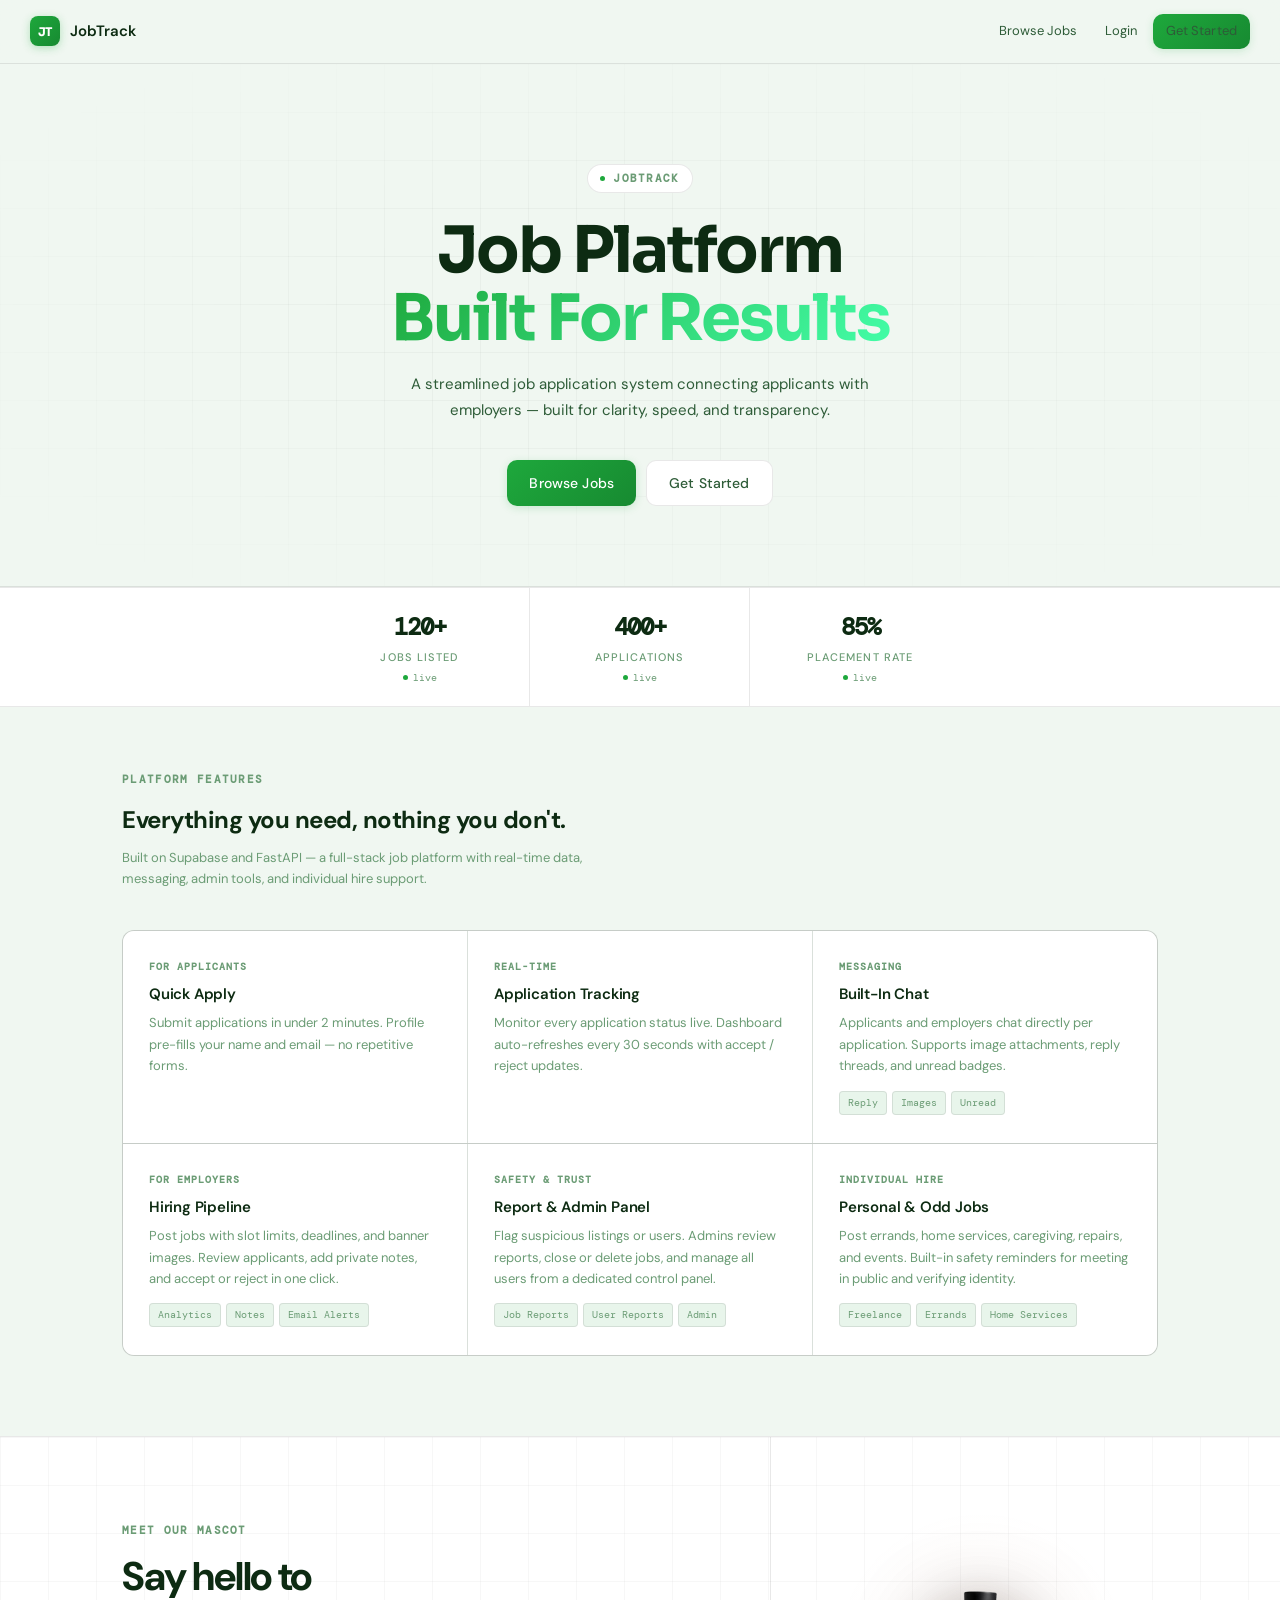
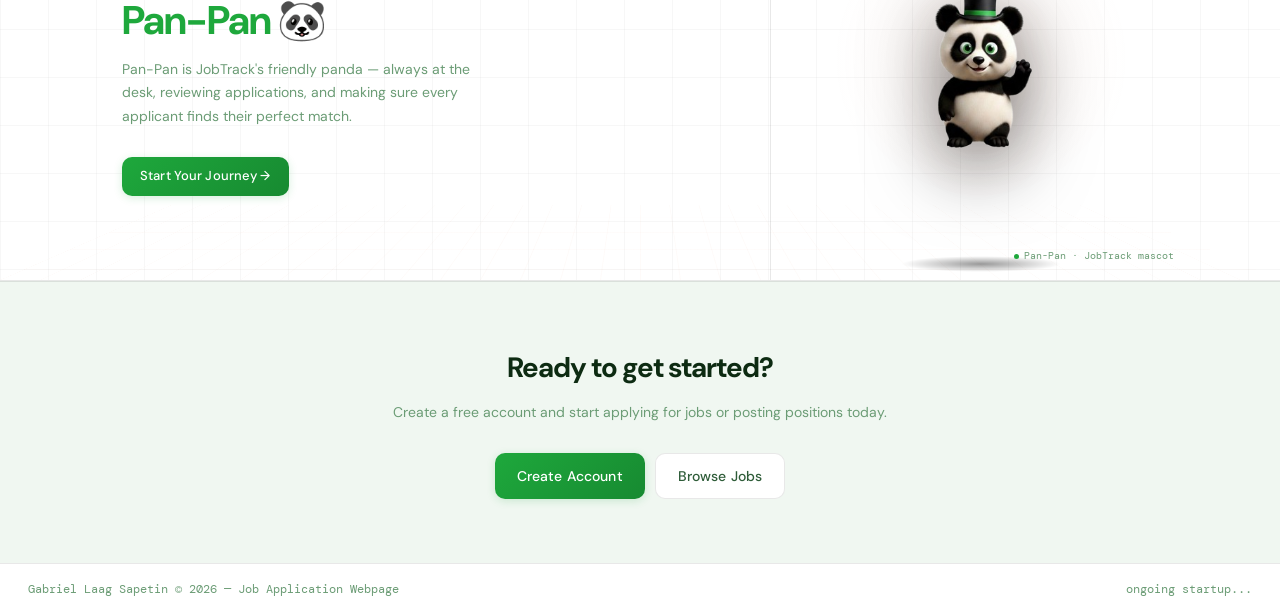
==== job-application-system/frontend/index.html @ 19b31463 "Initial commit" ====
<!DOCTYPE html>
<html lang="en">
<head>
  <meta charset="UTF-8"/>
  <meta name="viewport" content="width=device-width, initial-scale=1.0"/>
  <title>JobTrack — Job Application System</title>
  <link rel="stylesheet" href="css/style.css"/>
  <style>
    @keyframes pulse  { 0%,100%{opacity:1}50%{opacity:0.5} }
    @keyframes floatY { 0%,100%{transform:translateY(0px) rotate(-2deg)} 50%{transform:translateY(-14px) rotate(2deg)} }
    @keyframes fadeUp { from{opacity:0;transform:translateY(16px)} to{opacity:1;transform:translateY(0)} }

    /* ── Nav ── */
    .nav-user-chip { display:flex;align-items:center;gap:8px;padding:5px 12px 5px 6px;background:var(--surface);border:1px solid var(--border);border-radius:100px;cursor:pointer;transition:all 0.15s;text-decoration:none; }
    .nav-user-chip:hover { border-color:rgba(255,255,255,0.15);background:var(--surface2); }
    .nav-user-avatar { width:24px;height:24px;border-radius:50%;background:var(--surface3);display:grid;place-items:center;font-size:10px;font-weight:700;color:var(--ink);overflow:hidden;flex-shrink:0; }
    .nav-user-avatar img { width:100%;height:100%;object-fit:cover;border-radius:50%; }
    .nav-user-name { font-size:12px;font-weight:500;color:var(--ink); }
    .nav-user-role { font-size:10px;color:var(--ink-muted);font-family:var(--mono); }

    /* ── HERO ── */
    .hero-section {
      padding:100px 32px 80px;
      text-align:center;
      position:relative;
      overflow:hidden;
      border-bottom:1px solid var(--border);
    }
    .hero-grid-bg {
      position:absolute;inset:0;
      background-image:linear-gradient(var(--border) 1px,transparent 1px),linear-gradient(90deg,var(--border) 1px,transparent 1px);
      background-size:48px 48px;opacity:0.35;
      mask-image:radial-gradient(ellipse 80% 80% at 50% 50%,black 30%,transparent 80%);
      pointer-events:none;
    }
    .hero-left {
      position:relative; z-index:2;
      animation:fadeUp 0.6s ease forwards;
    }
    .hero-eyebrow {
      display:inline-flex;align-items:center;gap:8px;
      font-size:11px;font-weight:600;font-family:var(--mono);
      text-transform:uppercase;letter-spacing:0.12em;color:var(--ink-muted);
      margin-bottom:24px;
      background:var(--surface);border:1px solid var(--border);
      padding:5px 12px;border-radius:100px;
    }
    .hero-eyebrow::before { content:"";width:5px;height:5px;border-radius:50%;background:var(--accent); }
    .hero-title {
      font-size:clamp(36px,5vw,64px);font-weight:700;line-height:1.06;
      letter-spacing:-2px;margin-bottom:18px;color:var(--ink);
    }
    .hero-title .hl {
      background:linear-gradient(135deg,var(--accent),#44ffaa);
      -webkit-background-clip:text;-webkit-text-fill-color:transparent;background-clip:text;
    }
    .hero-sub { font-size:15px;color:var(--ink-soft);line-height:1.75;max-width:460px;margin:0 auto 36px; }
    .hero-cta { display:flex;gap:10px;justify-content:center;flex-wrap:wrap; }

    /* ── Pan-Pan section (below features, above CTA) ── */
    .panpan-section {
      border-top:1px solid var(--border);
      border-bottom:1px solid var(--border);
      background:var(--surface);
      overflow:hidden;
      position:relative;
    }
    /* dark grid bg same style as hero */
    .panpan-section::before {
      content:"";
      position:absolute;inset:0;
      background-image:linear-gradient(var(--border) 1px,transparent 1px),linear-gradient(90deg,var(--border) 1px,transparent 1px);
      background-size:48px 48px;opacity:0.35;
      pointer-events:none;
    }
    /* 3D floor grid at bottom */
    .panpan-section::after {
      content:"";
      position:absolute;bottom:0;left:0;right:0;height:180px;
      background:
        linear-gradient(rgba(232,149,109,0.04) 1px,transparent 1px),
        linear-gradient(90deg,rgba(232,149,109,0.04) 1px,transparent 1px);
      background-size:40px 40px;
      transform:perspective(400px) rotateX(55deg);
      transform-origin:bottom center;
      pointer-events:none;
    }
    .panpan-inner {
      max-width:1100px;margin:0 auto;
      display:grid;grid-template-columns:1fr 420px;
      align-items:center;gap:0;
      position:relative;z-index:2;
    }
    .panpan-text {
      padding:64px 48px 64px 32px;
    }
    .panpan-eyebrow {
      font-size:11px;font-weight:600;font-family:var(--mono);
      text-transform:uppercase;letter-spacing:0.12em;color:var(--ink-muted);
      margin-bottom:14px;
    }
    .panpan-title {
      font-size:clamp(26px,3.5vw,40px);font-weight:700;
      letter-spacing:-1.2px;line-height:1.1;margin-bottom:16px;color:var(--ink);
    }
    .panpan-name { color:var(--accent); }
    .panpan-sub {
      font-size:14px;color:var(--ink-muted);line-height:1.7;
      max-width:380px;margin-bottom:28px;
    }
    .panpan-svg-col {
      border-left:1px solid var(--border);
      display:flex;align-items:flex-end;justify-content:center;
      padding:32px 0 0;
      overflow:hidden;
      min-height:340px;
      position:relative;
    }
    /* green glow behind Pan-Pan */
    .panpan-glow {
      position:absolute;
      width:300px;height:300px;border-radius:50%;
      background:radial-gradient(circle,rgba(232,149,109,0.07) 0%,transparent 70%);
      top:50%;left:50%;transform:translate(-50%,-50%);
      pointer-events:none;
    }
    .panpan-float-wrap {
      position:relative;z-index:3;
      animation:floatY 4s ease-in-out infinite;
      filter:drop-shadow(0 20px 36px rgba(0,0,0,0.55)) drop-shadow(0 6px 14px rgba(232,149,109,0.08));
      width:100%;max-width:400px;
      display:flex;align-items:flex-end;justify-content:center;
    }
    .panpan-mascot-img {
      width:100%;max-width:300px;height:auto;
      object-fit:contain;
      pointer-events:none;
      user-select:none;
    }
    .panpan-floor-shadow {
      position:absolute;bottom:8px;left:50%;transform:translateX(-50%);
      width:160px;height:16px;
      background:radial-gradient(ellipse,rgba(0,0,0,0.4) 0%,transparent 70%);
      border-radius:50%;z-index:2;
      animation:floatY 4s ease-in-out infinite reverse;
    }
    .panpan-name-tag {
      position:absolute;bottom:16px;right:16px;z-index:4;
      font-size:10px;font-family:var(--mono);color:var(--ink-muted);
      display:flex;align-items:center;gap:5px;
    }
    .panpan-name-tag::before { content:"";width:5px;height:5px;border-radius:50%;background:var(--green);animation:pulse 2s infinite; }

    /* ── Stats ── */
    .stats-bar { display:flex;justify-content:center;border-bottom:1px solid var(--border);background:var(--surface); }
    .stats-bar-item { flex:1;max-width:220px;padding:20px 24px;text-align:center;border-right:1px solid var(--border); }
    .stats-bar-item:last-child { border-right:none; }
    .stats-bar-num { font-size:24px;font-weight:700;color:var(--ink);font-family:var(--mono);letter-spacing:-1px;margin-bottom:3px; }
    .stats-bar-label { font-size:11px;color:var(--ink-muted);text-transform:uppercase;letter-spacing:0.1em;font-weight:500; }
    .stats-live-badge { display:flex;align-items:center;justify-content:center;gap:5px;font-size:10px;font-family:var(--mono);color:var(--ink-muted);margin-top:3px; }
    .stats-live-badge .dot { width:5px;height:5px;border-radius:50%;background:var(--green);animation:pulse 2s infinite; }
    .stat-updating { color:var(--ink) !important; }

    /* ── Features ── */
    .features-section { max-width:1100px;margin:0 auto;padding:64px 32px 80px; }
    .features-label { font-size:11px;font-weight:600;font-family:var(--mono);text-transform:uppercase;letter-spacing:0.12em;color:var(--ink-muted);margin-bottom:12px; }
    .features-heading { font-size:24px;font-weight:700;letter-spacing:-0.5px;margin-bottom:8px;color:var(--ink); }
    .features-sub { font-size:13px;color:var(--ink-muted);line-height:1.65;max-width:480px;margin-bottom:40px; }
    .feat-grid { display:grid;grid-template-columns:repeat(3,1fr);gap:1px;background:var(--border);border:1px solid var(--border);border-radius:12px 12px 0 0;overflow:hidden; }
    .feat-grid-bottom { display:grid;grid-template-columns:repeat(3,1fr);gap:1px;background:var(--border);border:1px solid var(--border);border-top:none;border-radius:0 0 12px 12px;overflow:hidden; }
    .feat-card { background:var(--surface);padding:28px 26px;transition:background 0.15s; }
    .feat-card:hover { background:var(--surface2); }
    .feat-card-label { font-size:10px;font-weight:700;font-family:var(--mono);text-transform:uppercase;letter-spacing:0.1em;color:var(--ink-muted);margin-bottom:10px; }
    .feat-card h3 { font-size:15px;font-weight:600;color:var(--ink);letter-spacing:-0.2px;margin-bottom:8px;line-height:1.3; }
    .feat-card p { font-size:13px;color:var(--ink-muted);line-height:1.65; }
    .feat-tags { display:flex;flex-wrap:wrap;gap:5px;margin-top:14px; }
    .feat-tag { font-size:10px;font-family:var(--mono);padding:3px 8px;background:var(--surface2);border:1px solid var(--border);border-radius:4px;color:var(--ink-muted); }

    /* ── CTA ── */
    .cta-section { border-top:1px solid var(--border);padding:64px 32px;text-align:center; }
    .cta-section h2 { font-size:28px;font-weight:700;letter-spacing:-1px;margin-bottom:10px;color:var(--ink); }
    .cta-section p { font-size:14px;color:var(--ink-muted);margin-bottom:28px;line-height:1.7; }
    .cta-btns { display:flex;gap:10px;justify-content:center; }

    /* ── Footer ── */
    .landing-footer { border-top:1px solid var(--border);padding:16px 28px;display:flex;justify-content:space-between;align-items:center; }
    .landing-footer p { font-size:12px;color:var(--ink-muted);font-family:var(--mono); }

    /* ── Responsive ── */
    @media (max-width:900px) {
      .hero-section { grid-template-columns:1fr; min-height:auto; padding:48px 20px 36px; }
      .hero-left { padding:0; }
      .hero-right { min-height:60vw; border-left:none; border-top:1px solid var(--border); }
      .panpan-pointer { display:none; }
      .hero-sub { font-size:14px; }
      /* panpan section stack */
      .panpan-inner { grid-template-columns:1fr; }
      .panpan-svg-col { border-left:none; border-top:1px solid var(--border); min-height:260px; }
      .panpan-text { padding:36px 24px 28px; }
    }
    @media (max-width:600px) {
      .feat-grid,.feat-grid-bottom { grid-template-columns:1fr; }
      .hero-cta,.cta-btns { flex-direction:column; align-items:stretch; }
      .hero-cta .btn, .cta-btns .btn { justify-content:center; }
      .cta-btns { align-items:center; }
      .hero-section { padding:36px 16px 28px; }
      .stats-bar-num { font-size:20px; }
      .stats-bar-item { padding:14px 12px; }
      .cta-section { padding:36px 16px; }
      .features-section { padding:36px 16px 48px; }
    }
  </style>
</head>
<body class="landing-body">

  <nav class="landing-nav">
    <div class="landing-nav-logo">
      <div class="logo-box">JT</div>
      <span>JobTrack</span>
    </div>
    <button class="landing-hamburger" id="landingHamburger" aria-label="Menu">
      <span></span><span></span><span></span>
    </button>
    <div class="landing-nav-links" id="navLinks"></div>
  </nav>

  <!-- HERO — centered -->
  <section class="hero-section animate-in">
    <div class="hero-grid-bg"></div>
    <div class="hero-left">
      <div class="hero-eyebrow">JobTrack</div>
      <h1 class="hero-title">Job Platform<br/><span class="hl">Built For Results</span></h1>
      <p class="hero-sub">A streamlined job application system connecting applicants with employers — built for clarity, speed, and transparency.</p>
      <div class="hero-cta">
        <a href="pages/jobs.html" class="btn btn-primary btn-lg">Browse Jobs</a>
        <a href="pages/register.html" class="btn btn-ghost btn-lg" id="ctaSecondary">Get Started</a>
      </div>
    </div>
  </section>

  <!-- STATS -->
  <div class="stats-bar animate-in">
    <div class="stats-bar-item">
      <div class="stats-bar-num" id="statJobs">--</div>
      <div class="stats-bar-label">Jobs Listed</div>
      <div class="stats-live-badge"><div class="dot"></div>live</div>
    </div>
    <div class="stats-bar-item">
      <div class="stats-bar-num" id="statApplicants">--</div>
      <div class="stats-bar-label">Applications</div>
      <div class="stats-live-badge"><div class="dot"></div>live</div>
    </div>
    <div class="stats-bar-item">
      <div class="stats-bar-num" id="statPlacement">--</div>
      <div class="stats-bar-label">Placement Rate</div>
      <div class="stats-live-badge"><div class="dot"></div>live</div>
    </div>
  </div>

  <!-- FEATURES -->
  <section class="features-section animate-in">
    <div class="features-label">Platform Features</div>
    <h2 class="features-heading">Everything you need, nothing you don't.</h2>
    <p class="features-sub">Built on Supabase and FastAPI — a full-stack job platform with real-time data, messaging, admin tools, and individual hire support.</p>
    <div class="feat-grid">
      <div class="feat-card">
        <div class="feat-card-label">For Applicants</div>
        <h3>Quick Apply</h3>
        <p>Submit applications in under 2 minutes. Profile pre-fills your name and email — no repetitive forms.</p>
      </div>
      <div class="feat-card">
        <div class="feat-card-label">Real-Time</div>
        <h3>Application Tracking</h3>
        <p>Monitor every application status live. Dashboard auto-refreshes every 30 seconds with accept / reject updates.</p>
      </div>
      <div class="feat-card">
        <div class="feat-card-label">Messaging</div>
        <h3>Built-In Chat</h3>
        <p>Applicants and employers chat directly per application. Supports image attachments, reply threads, and unread badges.</p>
        <div class="feat-tags">
          <span class="feat-tag">Reply</span>
          <span class="feat-tag">Images</span>
          <span class="feat-tag">Unread</span>
        </div>
      </div>
    </div>
    <div class="feat-grid-bottom">
      <div class="feat-card">
        <div class="feat-card-label">For Employers</div>
        <h3>Hiring Pipeline</h3>
        <p>Post jobs with slot limits, deadlines, and banner images. Review applicants, add private notes, and accept or reject in one click.</p>
        <div class="feat-tags">
          <span class="feat-tag">Analytics</span>
          <span class="feat-tag">Notes</span>
          <span class="feat-tag">Email Alerts</span>
        </div>
      </div>
      <div class="feat-card">
        <div class="feat-card-label">Safety &amp; Trust</div>
        <h3>Report &amp; Admin Panel</h3>
        <p>Flag suspicious listings or users. Admins review reports, close or delete jobs, and manage all users from a dedicated control panel.</p>
        <div class="feat-tags">
          <span class="feat-tag">Job Reports</span>
          <span class="feat-tag">User Reports</span>
          <span class="feat-tag">Admin</span>
        </div>
      </div>
      <div class="feat-card">
        <div class="feat-card-label">Individual Hire</div>
        <h3>Personal &amp; Odd Jobs</h3>
        <p>Post errands, home services, caregiving, repairs, and events. Built-in safety reminders for meeting in public and verifying identity.</p>
        <div class="feat-tags">
          <span class="feat-tag">Freelance</span>
          <span class="feat-tag">Errands</span>
          <span class="feat-tag">Home Services</span>
        </div>
      </div>
    </div>
  </section>


  <!-- PAN-PAN MASCOT SECTION -->
  <section class="panpan-section animate-in">
    <div class="panpan-inner">
      <div class="panpan-text">
        <div class="panpan-eyebrow">Meet Our Mascot</div>
        <h2 class="panpan-title">Say hello to<br/><span class="panpan-name">Pan-Pan</span> 🐼</h2>
        <p class="panpan-sub">Pan-Pan is JobTrack's friendly panda — always at the desk, reviewing applications, and making sure every applicant finds their perfect match.</p>
        <a href="pages/register.html" class="btn btn-primary">Start Your Journey →</a>
      </div>
      <div class="panpan-svg-col">
        <div class="panpan-glow"></div>
        <div class="panpan-float-wrap">
          <img src="images/panpan.png" alt="Pan-Pan the JobTrack mascot" class="panpan-mascot-img"/>
        </div>
        <div class="panpan-floor-shadow"></div>
        <div class="panpan-name-tag">Pan-Pan · JobTrack mascot</div>
      </div>
    </div>
  </section>

  <!-- CTA -->
  <section class="cta-section animate-in">
    <h2>Ready to get started?</h2>
    <p>Create a free account and start applying for jobs or posting positions today.</p>
    <div class="cta-btns">
      <a href="pages/register.html" class="btn btn-primary btn-lg">Create Account</a>
      <a href="pages/jobs.html" class="btn btn-ghost btn-lg">Browse Jobs</a>
    </div>
  </section>

  <footer class="landing-footer">
    <p>Gabriel Laag Sapetin &copy; 2026 &mdash; Job Application Webpage</p>
    <p>ongoing startup...</p>
  </footer>

  <script src="js/config.js"></script>
  <script src="js/main.js"></script>
  <script>
    const user = getUser();
    const navLinks = document.getElementById("navLinks");
    if (user) {
      navLinks.innerHTML =
        '<a href="pages/jobs.html" style="font-size:13px;color:var(--ink-soft);padding:6px 12px;border-radius:var(--radius);transition:all 0.15s;">Browse Jobs</a>' +
        '<a href="pages/dashboard.html" class="nav-user-chip">' +
          '<div class="nav-user-avatar">' + (user.profile_pic ? '<img src="' + user.profile_pic + '" onerror="this.parentElement.textContent=\'\'"/>' : user.name[0].toUpperCase()) + '</div>' +
          '<div><div class="nav-user-name">' + user.name + '</div><div class="nav-user-role">' + user.role + '</div></div>' +
        '</a>' +
        '<button onclick="logout()" class="btn btn-ghost btn-sm" style="font-size:12px;">Sign Out</button>';
      const cta = document.getElementById("ctaSecondary");
      cta.textContent = user.role === "employer" ? "Go to Dashboard" : "My Dashboard";
      cta.href = "pages/dashboard.html";
    } else {
      navLinks.innerHTML =
        '<a href="pages/jobs.html" style="font-size:13px;color:var(--ink-soft);padding:6px 12px;border-radius:var(--radius);transition:all 0.15s;">Browse Jobs</a>' +
        '<a href="pages/login.html" style="font-size:13px;color:var(--ink-soft);padding:6px 12px;border-radius:var(--radius);transition:all 0.15s;">Login</a>' +
        '<a href="pages/register.html" class="btn btn-primary btn-sm">Get Started</a>';
    }

    function countUp(el, target, suffix) {
      suffix = suffix || "";
      if (!el) return;
      var duration=1200, start=performance.now(), from=parseInt(el.textContent.replace(/[^0-9]/g,""))||0;
      el.classList.add("stat-updating");
      function step(now) {
        var p=Math.min((now-start)/duration,1), e=1-Math.pow(1-p,3);
        el.textContent=Math.round(from+(target-from)*e)+suffix;
        if(p<1) requestAnimationFrame(step); else el.classList.remove("stat-updating");
      }
      requestAnimationFrame(step);
    }

    async function fetchLiveStats() {
      try {
        var jobRes = await fetch(((window.JT_CONFIG && window.JT_CONFIG.API_BASE)||"http://localhost:8000") + "/jobs/stats").then(function(r){return r.json();}).catch(function(){return null;});
        var appRes = await fetch(((window.JT_CONFIG && window.JT_CONFIG.API_BASE)||"http://localhost:8000") + "/applications/public").then(function(r){return r.json();}).catch(function(){return null;});
        var jobs = (jobRes && jobRes.job_count) ? jobRes.job_count : 0;
        var total = (appRes && appRes.total) ? appRes.total : 0;
        var accepted = (appRes && appRes.accepted) ? appRes.accepted : 0;
        var placement = total > 0 ? Math.round((accepted/total)*100) : 85;
        countUp(document.getElementById("statJobs"),      jobs||120,  "+");
        countUp(document.getElementById("statApplicants"),total||400, "+");
        countUp(document.getElementById("statPlacement"), placement,  "%");
      } catch(e) {
        countUp(document.getElementById("statJobs"),      120, "+");
        countUp(document.getElementById("statApplicants"),400, "+");
        countUp(document.getElementById("statPlacement"), 85,  "%");
      }
    }
    fetchLiveStats();
    setInterval(fetchLiveStats, 30000);

    // Landing hamburger toggle for mobile
    (function() {
      var hamburger = document.getElementById('landingHamburger');
      var navLinks = document.getElementById('navLinks');
      if (hamburger && navLinks) {
        hamburger.addEventListener('click', function() {
          hamburger.classList.toggle('open');
          navLinks.classList.toggle('open');
        });
        // Close menu when clicking a link
        navLinks.addEventListener('click', function(e) {
          if (e.target.tagName === 'A' || e.target.tagName === 'BUTTON') {
            hamburger.classList.remove('open');
            navLinks.classList.remove('open');
          }
        });
        // Close menu when clicking outside
        document.addEventListener('click', function(e) {
          if (!hamburger.contains(e.target) && !navLinks.contains(e.target)) {
            hamburger.classList.remove('open');
            navLinks.classList.remove('open');
          }
        });
      }
    })();
  </script>
</body>
</html>
---- job-application-system/frontend/css/style.css ----
@import url('https://fonts.googleapis.com/css2?family=Sora:wght@300;400;500;600;700&family=DM+Sans:ital,wght@0,300;0,400;0,500;0,600;1,400&family=DM+Mono:wght@400;500&display=swap');

:root {
  /* ── SNSU Green/White Palette ── */
  --bg:          #f0f7f1;
  --sidebar:     #ffffff;
  --surface:     #ffffff;
  --surface2:    #e8f5eb;
  --surface3:    #d4edda;
  --border:      rgba(0,0,0,0.09);
  --border-soft: rgba(0,0,0,0.04);

  /* ── Text ── */
  --ink:         #0d2b12;
  --ink-soft:    #2e5c38;
  --ink-muted:   #6b9c75;

  /* ── SNSU Green Accent ── */
  --accent:      #1ea83c;
  --accent-light:#28c94a;
  --accent-dim:  rgba(30,168,60,0.12);
  --accent-hover:#178a31;
  --accent-glow: rgba(30,168,60,0.25);

  /* ── Supporting colors ── */
  --accent2:     #c0392b;
  --accent3:     #1a6ea8;
  --red:         #c0392b;
  --red-dim:     rgba(192,57,43,0.1);
  --green:       #1ea83c;
  --green-dim:   rgba(30,168,60,0.12);
  --gold:        #a06800;
  --gold-dim:    rgba(160,104,0,0.1);
  --blue-dim:    rgba(26,110,168,0.1);
  --purple:      #6c3483;

  /* ── Layout ── */
  --sidebar-w:   230px;
  --font:        'DM Sans', sans-serif;
  --font-alt:    'Sora', sans-serif;
  --mono:        'DM Mono', monospace;
  --radius:      10px;
  --radius-lg:   14px;
  --radius-xl:   20px;
  --shadow-sm:   0 1px 3px rgba(0,0,0,0.06), 0 2px 8px rgba(0,0,0,0.04);
  --shadow-md:   0 4px 16px rgba(0,0,0,0.09), 0 1px 4px rgba(0,0,0,0.04);
  --shadow-lg:   0 12px 40px rgba(0,0,0,0.12), 0 2px 8px rgba(0,0,0,0.05);
  --shadow-green:0 6px 24px rgba(30,168,60,0.22), 0 2px 8px rgba(30,168,60,0.12);
}

*, *::before, *::after { box-sizing: border-box; margin: 0; padding: 0; }
html { scroll-behavior: smooth; }
body {
  background: var(--bg);
  color: var(--ink);
  font-family: var(--font);
  font-size: 14px;
  line-height: 1.6;
  min-height: 100vh;
  -webkit-font-smoothing: antialiased;
}
a { text-decoration: none; color: inherit; }

/* ── Animations ── */
@keyframes fadeUp    { from { opacity:0; transform:translateY(10px); } to { opacity:1; transform:translateY(0); } }
@keyframes fadeIn    { from { opacity:0; } to { opacity:1; } }
@keyframes pulse     { 0%,100% { opacity:1; } 50% { opacity:0.4; } }
@keyframes greenPop  { 0%{transform:scale(1)} 50%{transform:scale(1.04)} 100%{transform:scale(1)} }
@keyframes shimmer   { 0%{background-position:-200% center} 100%{background-position:200% center} }
@keyframes ripple    { 0%{transform:scale(0);opacity:0.6} 100%{transform:scale(2.5);opacity:0} }

.animate-in { animation: fadeUp 0.4s cubic-bezier(0.22,1,0.36,1) forwards; }
.delay-1 { animation-delay:0.07s; opacity:0; }
.delay-2 { animation-delay:0.14s; opacity:0; }
.delay-3 { animation-delay:0.21s; opacity:0; }

/* ══════════════════════════════════════
   SIDEBAR
══════════════════════════════════════ */
.app-layout { display:flex; min-height:100vh; }

.sidebar {
  width: var(--sidebar-w);
  background: var(--sidebar);
  border-right: 1px solid var(--border);
  position: fixed; top:0; left:0; bottom:0;
  display: flex; flex-direction: column;
  z-index: 50; overflow-y: auto; overflow-x: hidden;
  box-shadow: 1px 0 8px rgba(0,0,0,0.04);
}

.sidebar::-webkit-scrollbar { width: 3px; }
.sidebar::-webkit-scrollbar-track { background: transparent; }
.sidebar::-webkit-scrollbar-thumb { background: var(--surface3); border-radius: 2px; }

.sidebar-logo {
  display: flex; align-items: center; gap: 11px;
  padding: 22px 18px 18px;
  border-bottom: 1px solid rgba(30,168,60,0.15);
  background: linear-gradient(160deg, #1b9e38 0%, #157a2c 100%);
}
.sidebar-logo-icon {
  width: 30px; height: 30px;
  background: rgba(255,255,255,0.25);
  border-radius: 8px;
  display: grid; place-items: center;
  font-size: 12px; font-weight: 700;
  color: #ffffff;
  font-family: var(--font-alt);
  flex-shrink: 0;
  backdrop-filter: blur(4px);
}
.sidebar-logo-text { font-size: 14px; font-weight: 700; letter-spacing: -0.3px; color: #fff; font-family: var(--font-alt); }
.sidebar-logo-text span { color: rgba(255,255,255,0.65); font-weight: 400; font-family: var(--font); }

.sidebar-section { padding: 12px 10px 4px; }
.sidebar-section-label {
  font-size: 10px; font-weight: 600; letter-spacing: 0.08em;
  text-transform: uppercase; color: var(--ink-muted);
  padding: 0 10px; margin-bottom: 5px;
}
.sidebar-nav { display: flex; flex-direction: column; gap: 2px; }

.sidebar-link {
  display: flex; align-items: center; gap: 10px;
  padding: 9px 12px; border-radius: var(--radius);
  color: var(--ink-soft); font-size: 13px; font-weight: 400;
  transition: background 0.18s, color 0.18s, transform 0.15s, box-shadow 0.18s;
  cursor: pointer; border: none; background: none;
  width: 100%; text-align: left;
  position: relative; overflow: hidden;
}
.sidebar-link::before {
  content: '';
  position: absolute; left: 0; top: 0; bottom: 0;
  width: 3px; background: var(--accent);
  border-radius: 0 2px 2px 0;
  transform: scaleY(0);
  transition: transform 0.2s cubic-bezier(0.22,1,0.36,1);
}
.sidebar-link:hover {
  background: var(--accent-dim);
  color: var(--accent);
  transform: translateX(2px);
  box-shadow: inset 0 0 0 1px rgba(30,168,60,0.12);
}
.sidebar-link:hover::before { transform: scaleY(1); }
.sidebar-link.active {
  background: var(--accent-dim);
  color: var(--accent);
  font-weight: 600;
}
.sidebar-link.active::before { transform: scaleY(1); }
.sidebar-link .icon {
  width: 18px; flex-shrink: 0;
  opacity: 0.4;
  display: grid; place-items: center;
}
.sidebar-link.active .icon { opacity: 1; }
.sidebar-link:hover .icon { opacity: 0.8; }

.sidebar-badge {
  margin-left: auto;
  background: var(--surface2);
  color: var(--ink-muted);
  font-size: 10px; padding: 2px 7px;
  border-radius: 100px;
  font-family: var(--mono);
  font-weight: 500;
}
.sidebar-link.active .sidebar-badge,
.sidebar-link:hover .sidebar-badge {
  background: var(--accent-dim);
  color: var(--accent);
}

.sidebar-bottom {
  margin-top: auto;
  padding: 14px 10px;
  border-top: 1px solid var(--border);
}
.sidebar-user {
  display: flex; align-items: center; gap: 10px;
  padding: 9px 12px; border-radius: var(--radius);
}
.sidebar-avatar {
  width: 30px; height: 30px; border-radius: 50%;
  background: var(--surface2);
  display: grid; place-items: center;
  font-size: 12px; font-weight: 600;
  color: var(--ink-soft); flex-shrink: 0; overflow: hidden;
  border: 1.5px solid var(--border);
}
.sidebar-avatar img { width: 100%; height: 100%; object-fit: cover; border-radius: 50%; }
.sidebar-user-name { font-size: 13px; font-weight: 500; white-space: nowrap; overflow: hidden; text-overflow: ellipsis; color: var(--ink); }
.sidebar-user-role { font-size: 10px; color: var(--ink-muted); text-transform: capitalize; }

/* Main layout */
.main-content { margin-left: var(--sidebar-w); flex: 1; min-width: 0; }

.topbar {
  height: 54px; border-bottom: 1px solid var(--border);
  display: flex; align-items: center; justify-content: space-between;
  padding: 0 26px;
  position: sticky; top: 0;
  background: rgba(240,247,241,0.94);
  backdrop-filter: blur(12px);
  z-index: 40;
}
.topbar-title { font-size: 13px; font-weight: 400; color: var(--ink-soft); }
.topbar-title strong { color: var(--ink); font-weight: 600; }
.topbar-actions { display: flex; align-items: center; gap: 8px; }
.topbar-live {
  display: flex; align-items: center; gap: 6px;
  font-size: 11px; color: var(--ink-muted); font-family: var(--mono);
}
.live-dot {
  width: 7px; height: 7px; border-radius: 50%;
  background: var(--green); animation: pulse 2s infinite;
}

.content-area { padding: 28px; }

/* ══════════════════════════════════════
   BUTTONS — Green theme with pop effects
══════════════════════════════════════ */
.btn {
  display: inline-flex; align-items: center; gap: 6px;
  padding: 9px 18px; border-radius: var(--radius);
  font-family: var(--font); font-size: 13px; font-weight: 500;
  border: none; cursor: pointer;
  transition: background 0.16s, color 0.16s, box-shadow 0.18s, transform 0.15s;
  white-space: nowrap; letter-spacing: 0.01em;
  outline: none;
  position: relative; overflow: hidden;
}
.btn:active { transform: scale(0.97) !important; }
.btn::after {
  content: '';
  position: absolute; inset: 0;
  background: radial-gradient(circle at center, rgba(255,255,255,0.25) 0%, transparent 70%);
  opacity: 0;
  transition: opacity 0.2s;
}
.btn:hover::after { opacity: 1; }

.btn-primary {
  background: linear-gradient(135deg, #1ea83c 0%, #178a31 100%);
  color: #fff;
  box-shadow: 0 2px 8px rgba(30,168,60,0.18);
}
.btn-primary:hover {
  background: linear-gradient(135deg, #28c94a 0%, #1ea83c 100%);
  box-shadow: var(--shadow-green);
  transform: translateY(-1px);
}

.btn-accent {
  background: var(--accent);
  color: #fff;
}
.btn-accent:hover {
  background: var(--accent-hover);
  box-shadow: var(--shadow-green);
  transform: translateY(-1px);
}

.btn-ghost {
  background: var(--surface);
  color: var(--ink-soft);
  border: 1px solid var(--border);
}
.btn-ghost:hover {
  background: var(--accent-dim);
  color: var(--accent);
  border-color: rgba(30,168,60,0.3);
  box-shadow: 0 2px 10px rgba(30,168,60,0.1);
  transform: translateY(-1px);
}

.btn-danger {
  background: var(--red-dim);
  color: var(--red);
}
.btn-danger:hover {
  background: rgba(192,57,43,0.18);
  box-shadow: 0 3px 10px rgba(192,57,43,0.14);
  transform: translateY(-1px);
}

.btn-success {
  background: var(--green-dim);
  color: var(--green);
}
.btn-success:hover {
  background: rgba(30,168,60,0.2);
  box-shadow: 0 3px 12px rgba(30,168,60,0.2);
  transform: translateY(-1px);
}

.btn-warning {
  background: var(--gold-dim);
  color: var(--gold);
}
.btn-warning:hover {
  background: rgba(160,104,0,0.18);
  box-shadow: 0 3px 10px rgba(160,104,0,0.14);
  transform: translateY(-1px);
}

.btn-sm  { padding: 6px 13px; font-size: 12px; border-radius: 8px; }
.btn-lg  { padding: 11px 22px; font-size: 14px; }

/* ══════════════════════════════════════
   LANDING PAGE
══════════════════════════════════════ */
.landing-body { min-height: 100vh; display: flex; flex-direction: column; background: var(--bg); }

.landing-nav {
  display: flex; align-items: center; justify-content: space-between;
  padding: 14px 30px;
  border-bottom: 1px solid var(--border);
  position: sticky; top: 0; z-index: 50;
  background: rgba(240,247,241,0.94);
  backdrop-filter: blur(12px);
}
.landing-nav-logo {
  display: flex; align-items: center; gap: 10px;
  font-size: 15px; font-weight: 600; letter-spacing: -0.2px; color: var(--ink);
}
.logo-box {
  width: 30px; height: 30px;
  background: linear-gradient(135deg, var(--accent), var(--accent-hover));
  border-radius: 8px;
  display: grid; place-items: center;
  font-size: 12px; font-weight: 700;
  color: #fff; font-family: var(--font-alt);
  box-shadow: 0 2px 8px rgba(30,168,60,0.3);
}
.landing-nav-links { display: flex; align-items: center; gap: 4px; }
.landing-hamburger { display: none; }
.landing-nav-links a {
  font-size: 13px; font-weight: 400; color: var(--ink-soft);
  padding: 7px 13px; border-radius: var(--radius);
  transition: background 0.18s, color 0.18s, transform 0.15s;
  position: relative;
}
.landing-nav-links a:hover {
  background: var(--accent-dim);
  color: var(--accent);
  transform: translateY(-1px);
}

.hero-section {
  flex: 1; display: flex; flex-direction: column;
  align-items: center; justify-content: center;
  text-align: center; padding: 90px 32px 64px;
  position: relative; overflow: hidden;
}
.hero-grid-bg {
  position: absolute; inset: 0;
  background-image:
    linear-gradient(rgba(30,168,60,0.07) 1px, transparent 1px),
    linear-gradient(90deg, rgba(30,168,60,0.07) 1px, transparent 1px);
  background-size: 44px 44px;
  mask-image: radial-gradient(ellipse 80% 80% at 50% 50%, black 40%, transparent 100%);
}
.hero-tag {
  display: inline-flex; align-items: center; gap: 7px;
  background: var(--surface); border: 1px solid rgba(30,168,60,0.2);
  padding: 6px 14px; border-radius: 100px;
  font-size: 11px; font-weight: 500; color: var(--accent);
  font-family: var(--mono); letter-spacing: 0.06em;
  margin-bottom: 30px; position: relative;
  box-shadow: 0 2px 12px rgba(30,168,60,0.1);
}
.hero-tag::before {
  content: ''; width: 6px; height: 6px; border-radius: 50%;
  background: var(--accent); flex-shrink: 0;
  animation: pulse 2s infinite;
}
.hero-title {
  font-family: var(--font-alt);
  font-size: clamp(38px, 6vw, 68px);
  font-weight: 700; line-height: 1.08;
  letter-spacing: -2px; margin-bottom: 20px;
  position: relative; color: var(--ink);
}
.hero-title .highlight { color: var(--accent); }
.hero-sub {
  font-size: 16px; color: var(--ink-soft);
  max-width: 480px; line-height: 1.75;
  margin-bottom: 36px; position: relative; font-weight: 400;
}
.hero-cta { display: flex; gap: 10px; justify-content: center; position: relative; flex-wrap: wrap; }

/* Stats bar */
.stats-bar {
  display: flex; justify-content: center;
  border-top: 1px solid var(--border); border-bottom: 1px solid var(--border);
  background: var(--surface);
}
.stats-bar-item { flex: 1; max-width: 220px; padding: 24px; text-align: center; border-right: 1px solid var(--border); }
.stats-bar-item:last-child { border-right: none; }
.stats-bar-num { font-family: var(--font-alt); font-size: 30px; font-weight: 700; color: var(--accent); letter-spacing: -1px; margin-bottom: 4px; }
.stats-bar-label { font-size: 11px; color: var(--ink-muted); text-transform: uppercase; letter-spacing: 0.1em; font-weight: 500; }

/* Features */
.features-section { padding: 64px 32px; max-width: 1100px; margin: 0 auto; }
.features-header { display: flex; align-items: center; justify-content: space-between; margin-bottom: 28px; }
.features-header h2 { font-size: 20px; font-weight: 600; letter-spacing: -0.4px; color: var(--ink); }
.features-header p  { font-size: 13px; color: var(--ink-muted); }
.features-grid {
  display: grid; grid-template-columns: repeat(4, 1fr);
  gap: 1px; background: var(--border);
  border: 1px solid var(--border); border-radius: var(--radius-xl);
  overflow: hidden; box-shadow: var(--shadow-sm);
}
.feature-card {
  background: var(--surface); padding: 26px;
  transition: background 0.18s, transform 0.18s, box-shadow 0.18s;
  cursor: default;
}
.feature-card:hover {
  background: linear-gradient(135deg, #f0fff4, #e8f5eb);
  transform: translateY(-2px);
  box-shadow: 0 8px 24px rgba(30,168,60,0.1);
  z-index: 1;
  position: relative;
}
.feature-card-icon { width: 36px; height: 36px; background: var(--accent-dim); border-radius: 10px; display: grid; place-items: center; margin-bottom: 15px; }
.feature-card h3 { font-size: 14px; font-weight: 600; margin-bottom: 7px; color: var(--ink); }
.feature-card p  { font-size: 12px; color: var(--ink-muted); line-height: 1.65; }

/* Landing footer */
.landing-footer {
  border-top: 1px solid var(--border); padding: 18px 30px;
  display: flex; justify-content: space-between; align-items: center;
  background: var(--surface);
}
.landing-footer p { font-size: 12px; color: var(--ink-muted); font-family: var(--mono); }

/* ══════════════════════════════════════
   AUTH PAGES
══════════════════════════════════════ */
.auth-page {
  min-height: 100vh; display: flex; align-items: center;
  justify-content: center; padding: 24px; background: var(--bg);
  background-image:
    linear-gradient(rgba(30,168,60,0.05) 1px, transparent 1px),
    linear-gradient(90deg, rgba(30,168,60,0.05) 1px, transparent 1px);
  background-size: 40px 40px;
}
.auth-box {
  width: 100%; max-width: 400px;
  background: var(--surface); border: 1px solid var(--border);
  border-radius: var(--radius-xl); padding: 34px;
  box-shadow: var(--shadow-lg);
}
.auth-logo { display: flex; align-items: center; gap: 11px; margin-bottom: 26px; }
.auth-logo-text { font-size: 16px; font-weight: 600; color: var(--ink); }
.auth-title { font-family: var(--font-alt); font-size: 22px; font-weight: 700; letter-spacing: -0.4px; margin-bottom: 5px; color: var(--ink); }
.auth-sub   { font-size: 13px; color: var(--ink-muted); margin-bottom: 24px; line-height: 1.6; }
.auth-footer { margin-top: 18px; text-align: center; font-size: 12px; color: var(--ink-muted); }
.auth-footer a { color: var(--accent); font-weight: 500; }

/* ══════════════════════════════════════
   FORMS
══════════════════════════════════════ */
.form-group { margin-bottom: 14px; }
.form-group label {
  display: block; font-size: 11px; font-weight: 600;
  text-transform: uppercase; letter-spacing: 0.08em;
  color: var(--ink-muted); margin-bottom: 6px;
}
.form-group input,
.form-group select,
.form-group textarea {
  width: 100%;
  background: var(--bg);
  border: 1px solid var(--border);
  border-radius: var(--radius);
  color: var(--ink); padding: 10px 13px;
  font-family: var(--font); font-size: 13px;
  transition: border-color 0.15s, box-shadow 0.15s, background 0.15s;
  outline: none;
}
.form-group input::placeholder,
.form-group textarea::placeholder { color: var(--ink-muted); }
.form-group select option { background: var(--surface); color: var(--ink); }
.form-group input:focus,
.form-group select:focus,
.form-group textarea:focus {
  border-color: var(--accent);
  box-shadow: 0 0 0 3px rgba(30,168,60,0.12);
  background: var(--surface);
}
.form-group input:hover:not(:focus),
.form-group select:hover:not(:focus),
.form-group textarea:hover:not(:focus) {
  border-color: rgba(30,168,60,0.3);
}
.form-group textarea { resize: vertical; min-height: 90px; line-height: 1.6; }
.form-grid-2 { display: grid; grid-template-columns: 1fr 1fr; gap: 12px; }
.form-grid-3 { display: grid; grid-template-columns: 1fr 1fr 1fr; gap: 12px; }

/* ══════════════════════════════════════
   ALERTS
══════════════════════════════════════ */
.alert {
  display: none; align-items: center; gap: 9px;
  padding: 11px 15px; border-radius: var(--radius);
  font-size: 13px; margin-bottom: 15px; font-weight: 400;
}
.alert.success { display: flex; background: var(--green-dim); color: var(--green); border: 1px solid rgba(30,168,60,0.25); }
.alert.error   { display: flex; background: var(--red-dim);   color: var(--red);   border: 1px solid rgba(192,57,43,0.2); }
.alert-icon { font-size: 14px; flex-shrink: 0; }

/* ══════════════════════════════════════
   DASHBOARD STATS
══════════════════════════════════════ */
.page-heading { margin-bottom: 22px; }
.page-heading h1 { font-family: var(--font-alt); font-size: 22px; font-weight: 700; letter-spacing: -0.4px; margin-bottom: 3px; color: var(--ink); }
.page-heading p  { font-size: 13px; color: var(--ink-muted); }

.stat-cards { display: grid; grid-template-columns: repeat(4, 1fr); gap: 14px; margin-bottom: 24px; }
.stat-card {
  background: var(--surface); border: 1px solid var(--border);
  border-radius: var(--radius-lg); padding: 20px 22px;
  transition: background 0.2s, box-shadow 0.2s, transform 0.2s, border-color 0.2s;
  box-shadow: 0 1px 3px rgba(0,0,0,0.04);
  cursor: default;
}
.stat-card:hover {
  box-shadow: 0 4px 16px rgba(0,0,0,0.06);
  transform: translateY(-1px);
  border-color: rgba(30,168,60,0.18);
}
.stat-card-label { font-size: 10.5px; font-weight: 600; text-transform: uppercase; letter-spacing: 0.07em; color: var(--ink-muted); margin-bottom: 10px; }
.stat-card-num { font-family: var(--font-alt); font-size: 34px; font-weight: 800; letter-spacing: -1.5px; color: var(--ink); line-height: 1; }
.stat-card-num.green { color: #15873a; }
.stat-card-num.red   { color: #b03a2e; }
.stat-card-num.gold  { color: #a07000; }

/* ══════════════════════════════════════
   TABS
══════════════════════════════════════ */
.tabs { display: flex; gap: 2px; border-bottom: 1px solid var(--border); margin-bottom: 20px; }
.tab-btn {
  padding: 9px 17px; background: none;
  border: none; border-bottom: 2px solid transparent; margin-bottom: -1px;
  font-family: var(--font); font-size: 13px; font-weight: 400;
  color: var(--ink-muted); cursor: pointer;
  transition: color 0.15s, border-color 0.15s, background 0.15s;
  border-radius: var(--radius) var(--radius) 0 0;
}
.tab-btn:hover { color: var(--accent); background: var(--accent-dim); }
.tab-btn.active { color: var(--accent); border-bottom-color: var(--accent); font-weight: 600; }
.tab-content { display: none; }
.tab-content.active { display: block; animation: fadeUp 0.25s ease; }

/* ══════════════════════════════════════
   PANELS
══════════════════════════════════════ */
.panel {
  background: var(--surface); border: 1px solid var(--border);
  border-radius: var(--radius-lg); overflow: hidden; margin-bottom: 16px;
  box-shadow: 0 1px 4px rgba(0,0,0,0.03);
  transition: box-shadow 0.2s;
}
.panel:hover { box-shadow: 0 2px 10px rgba(0,0,0,0.05); }
.panel-header {
  display: flex; align-items: center; justify-content: space-between;
  padding: 14px 20px; border-bottom: 1px solid var(--border);
  background: linear-gradient(135deg, var(--surface2), var(--surface));
}
.panel-header h3 { font-size: 14px; font-weight: 700; color: var(--ink); letter-spacing: -0.1px; }
.panel-body { padding: 20px; }

/* ══════════════════════════════════════
   TABLES
══════════════════════════════════════ */
.data-table { width: 100%; border-collapse: collapse; }
.data-table th {
  text-align: left; padding: 11px 16px;
  font-size: 10px; font-weight: 700;
  text-transform: uppercase; letter-spacing: 0.1em;
  color: var(--ink-muted); border-bottom: 1px solid var(--border);
  background: linear-gradient(135deg, var(--surface2), var(--surface));
}
.data-table td { padding: 12px 16px; border-bottom: 1px solid var(--border-soft); font-size: 13px; color: var(--ink); vertical-align: middle; }
.data-table tr:last-child td { border-bottom: none; }
.data-table tr:hover td {
  background: #f0fff4;
  transition: background 0.15s;
}
.td-title { font-weight: 600; font-size: 13px; color: var(--ink); letter-spacing: -0.1px; }
.td-mono  { font-family: var(--mono); font-size: 12px; color: var(--ink-soft); }
.td-muted { color: var(--ink-muted); font-size: 12px; }

/* ══════════════════════════════════════
   STATUS PILLS
══════════════════════════════════════ */
.pill {
  display: inline-flex; align-items: center; gap: 5px;
  padding: 3px 9px; border-radius: 6px;
  font-size: 11px; font-weight: 500; letter-spacing: 0.01em;
  transition: transform 0.15s, box-shadow 0.15s;
}
.pill:hover { transform: scale(1.05); }
.pill-pending  { background: var(--gold-dim);  color: var(--gold);   }
.pill-reviewed { background: var(--blue-dim);  color: var(--accent3);}
.pill-accepted { background: var(--green-dim); color: var(--green);  }
.pill-rejected { background: var(--red-dim);   color: var(--red);    }
.pill-open     { background: var(--green-dim); color: var(--green);  }
.pill-closed   { background: var(--red-dim);   color: var(--red);    }
.pill-full     { background: var(--gold-dim);  color: var(--gold);   }

/* ══════════════════════════════════════
   JOB TYPE TAGS
══════════════════════════════════════ */
.type-tag {
  display: inline-block; padding: 2px 8px; border-radius: 6px;
  font-size: 10px; font-weight: 600; text-transform: uppercase; letter-spacing: 0.05em;
}
.type-tag.full-time  { background: var(--green-dim); color: var(--green); }
.type-tag.part-time  { background: var(--blue-dim);  color: var(--accent3); }
.type-tag.internship { background: var(--gold-dim);  color: var(--gold); }
.type-tag.remote     { background: var(--accent-dim); color: var(--accent); }

/* ══════════════════════════════════════
   JOB LIST ROWS
══════════════════════════════════════ */
.job-list { display: flex; flex-direction: column; }
.job-item {
  display: flex; align-items: center; justify-content: space-between;
  padding: 16px 20px; border-bottom: 1px solid var(--border-soft);
  transition: background 0.18s, transform 0.15s; gap: 16px;
}
.job-item:last-child { border-bottom: none; }
.job-item:hover {
  background: linear-gradient(135deg, #f0fff4, #e8f5eb);
  transform: translateX(3px);
}
.job-item.closed { opacity: 0.5; }
.job-item-title { font-size: 14px; font-weight: 500; margin-bottom: 4px; color: var(--ink); }
.job-item-meta  { display: flex; align-items: center; gap: 10px; font-size: 12px; color: var(--ink-muted); flex-wrap: wrap; }
.job-item-slots { display: flex; align-items: center; gap: 4px; font-family: var(--mono); font-size: 11px; }
.slots-bar { width: 50px; height: 4px; background: var(--surface3); border-radius: 2px; overflow: hidden; }
.slots-fill { height: 100%; background: var(--green); border-radius: 2px; transition: width 0.4s; }
.slots-fill.warn { background: var(--gold); }
.slots-fill.full { background: var(--red); }

/* ══════════════════════════════════════
   SEARCH
══════════════════════════════════════ */
.search-row { display: flex; gap: 8px; margin-bottom: 18px; }
.search-row input,
.search-row select {
  background: var(--surface); border: 1px solid var(--border);
  border-radius: var(--radius); color: var(--ink);
  padding: 9px 13px; font-family: var(--font); font-size: 13px; outline: none;
  transition: border-color 0.15s, box-shadow 0.15s;
}
.search-row input { flex: 1; }
.search-row input::placeholder { color: var(--ink-muted); }
.search-row input:focus,
.search-row select:focus {
  border-color: var(--accent);
  box-shadow: 0 0 0 3px rgba(30,168,60,0.12);
}
.search-row select option { background: var(--surface); color: var(--ink); }

/* ══════════════════════════════════════
   INTEREST / CATEGORY CHIPS — Green Pop
══════════════════════════════════════ */
.category-grid {
  display: grid; grid-template-columns: repeat(auto-fill, minmax(110px, 1fr));
  gap: 9px; margin-bottom: 20px;
}
.cat-chip {
  display: flex; flex-direction: column; align-items: center; gap: 7px;
  padding: 13px 9px; background: var(--surface);
  border: 1px solid var(--border); border-radius: var(--radius-lg);
  cursor: pointer;
  transition: background 0.18s, border-color 0.18s, box-shadow 0.2s, transform 0.18s, color 0.18s;
  text-align: center; font-size: 11px; font-weight: 500; color: var(--ink-soft);
  box-shadow: var(--shadow-sm);
  position: relative; overflow: hidden;
}
.cat-chip::before {
  content: '';
  position: absolute; inset: 0;
  background: linear-gradient(135deg, rgba(30,168,60,0.08) 0%, rgba(30,168,60,0.02) 100%);
  opacity: 0;
  transition: opacity 0.2s;
}
.cat-chip:hover {
  background: #f0fff4;
  color: var(--accent);
  border-color: rgba(30,168,60,0.35);
  box-shadow: 0 6px 20px rgba(30,168,60,0.18), var(--shadow-sm);
  transform: translateY(-3px) scale(1.02);
}
.cat-chip:hover::before { opacity: 1; }
.cat-chip.active {
  background: linear-gradient(135deg, rgba(30,168,60,0.12), rgba(30,168,60,0.06));
  border-color: rgba(30,168,60,0.4);
  color: var(--accent);
  box-shadow: 0 4px 16px rgba(30,168,60,0.2);
  transform: translateY(-1px);
}
.cat-chip-icon { font-size: 20px; }

/* Interest grid chips (dashboard) */
.int-chip {
  transition: background 0.18s, border-color 0.18s, box-shadow 0.2s, transform 0.18s, color 0.18s !important;
  position: relative; overflow: hidden;
}
.int-chip:hover {
  background: #f0fff4 !important;
  color: var(--accent) !important;
  border-color: rgba(30,168,60,0.35) !important;
  box-shadow: 0 6px 20px rgba(30,168,60,0.18) !important;
  transform: translateY(-3px) scale(1.03) !important;
}
.int-chip.active {
  background: linear-gradient(135deg, rgba(30,168,60,0.12), rgba(30,168,60,0.06)) !important;
  border-color: rgba(30,168,60,0.4) !important;
  color: var(--accent) !important;
}
.int-chip.active .int-chip-label { color: var(--accent) !important; }
.int-chip.active .int-chip-letter { color: var(--accent) !important; }

/* Cat pills in browse jobs */
.cat-pill {
  transition: background 0.18s, color 0.18s, border-color 0.18s, transform 0.15s, box-shadow 0.18s !important;
}
.cat-pill:hover {
  background: var(--accent-dim) !important;
  color: var(--accent) !important;
  border-color: rgba(30,168,60,0.35) !important;
  transform: translateY(-1px) !important;
  box-shadow: 0 4px 12px rgba(30,168,60,0.15) !important;
}
.cat-pill.active {
  background: var(--accent-dim) !important;
  border-color: rgba(30,168,60,0.45) !important;
  color: var(--accent) !important;
}

/* ══════════════════════════════════════
   PROFILE CARDS
══════════════════════════════════════ */
.profile-grid { display: grid; grid-template-columns: 280px 1fr; gap: 16px; margin-bottom: 20px; }
.profile-card {
  background: var(--surface); border: 1px solid var(--border);
  border-radius: var(--radius-lg); padding: 22px;
  display: flex; flex-direction: column; align-items: center;
  text-align: center; gap: 12px; box-shadow: var(--shadow-sm);
  transition: box-shadow 0.18s;
}
.profile-card:hover { box-shadow: 0 8px 28px rgba(30,168,60,0.1); }
.profile-avatar-wrap { position: relative; }
.profile-avatar {
  width: 82px; height: 82px; border-radius: 50%;
  background: var(--surface2); border: 2px solid var(--border);
  display: grid; place-items: center; font-size: 28px; font-weight: 600;
  color: var(--ink-muted); overflow: hidden; cursor: pointer;
  transition: border-color 0.18s, box-shadow 0.18s;
}
.profile-avatar:hover { border-color: var(--accent); box-shadow: 0 0 0 4px rgba(30,168,60,0.15); }
.profile-avatar img { width: 100%; height: 100%; object-fit: cover; }
.profile-avatar-edit {
  position: absolute; bottom: 0; right: 0;
  width: 24px; height: 24px; background: var(--accent);
  border: 1.5px solid #fff; border-radius: 50%;
  display: grid; place-items: center; font-size: 10px; cursor: pointer; color: #fff;
}
.profile-name  { font-size: 15px; font-weight: 600; color: var(--ink); }
.profile-role  { font-size: 11px; color: var(--accent); text-transform: uppercase; letter-spacing: 0.08em; font-weight: 600; }
.profile-about { font-size: 12px; color: var(--ink-soft); line-height: 1.65; text-align: left; width: 100%; }
.profile-social { display: flex; flex-direction: column; gap: 6px; width: 100%; }
.social-row {
  display: flex; align-items: center; gap: 9px; padding: 8px 11px;
  background: var(--surface2); border-radius: var(--radius);
  font-size: 12px; color: var(--ink-soft); border: 1px solid var(--border);
  transition: background 0.15s, border-color 0.15s;
}
.social-row:hover { background: var(--accent-dim); border-color: rgba(30,168,60,0.25); }
.social-icon { font-size: 14px; flex-shrink: 0; width: 20px; text-align: center; }
.profile-edit-panel { background: var(--surface); border: 1px solid var(--border); border-radius: var(--radius-lg); padding: 22px; box-shadow: var(--shadow-sm); }
.profile-edit-panel h3 { font-size: 14px; font-weight: 600; margin-bottom: 16px; color: var(--ink); }

/* ══════════════════════════════════════
   MODALS
══════════════════════════════════════ */
.modal-overlay {
  display: none; position: fixed; inset: 0;
  background: rgba(0,20,5,0.35); z-index: 200;
  align-items: center; justify-content: center;
  backdrop-filter: blur(6px);
}
.modal-overlay.open { display: flex; }
.modal-box {
  background: var(--surface); border: 1px solid rgba(30,168,60,0.1);
  border-radius: var(--radius-xl); width: 90%; max-width: 500px;
  max-height: 90vh; overflow-y: auto;
  box-shadow: 0 20px 60px rgba(0,0,0,0.12), 0 0 0 1px rgba(30,168,60,0.05);
  animation: fadeUp 0.22s cubic-bezier(0.22,1,0.36,1);
}
.modal-header {
  display: flex; align-items: flex-start; justify-content: space-between;
  padding: 18px 22px; border-bottom: 1px solid var(--border);
  background: linear-gradient(135deg, #f0fff4, var(--surface));
}
.modal-header h3 { font-size: 16px; font-weight: 600; color: var(--ink); }
.modal-close {
  background: none; border: none; cursor: pointer;
  color: var(--ink-muted); font-size: 16px;
  border-radius: 6px; transition: color 0.15s, background 0.15s;
  width: 26px; height: 26px; display: grid; place-items: center;
}
.modal-close:hover { background: var(--accent-dim); color: var(--accent); }
.modal-body   { padding: 22px; }
.modal-footer {
  padding: 14px 22px; border-top: 1px solid var(--border);
  display: flex; justify-content: flex-end; gap: 8px;
  background: var(--surface2);
}

/* ══════════════════════════════════════
   CONFIRM DIALOG
══════════════════════════════════════ */
.confirm-overlay {
  display: none; position: fixed; inset: 0;
  background: rgba(0,40,10,0.22); z-index: 500;
  align-items: center; justify-content: center;
  backdrop-filter: blur(4px);
}
.confirm-overlay.open { display: flex; }
.confirm-box {
  background: var(--surface); border: 1px solid var(--border);
  border-radius: var(--radius-xl); padding: 26px;
  max-width: 340px; width: 90%; box-shadow: var(--shadow-lg);
  animation: fadeUp 0.2s ease;
}
.confirm-box h4 { font-size: 15px; font-weight: 600; margin-bottom: 7px; color: var(--ink); }
.confirm-box p  { font-size: 13px; color: var(--ink-muted); margin-bottom: 20px; line-height: 1.65; }
.confirm-actions { display: flex; gap: 8px; justify-content: flex-end; }

/* ══════════════════════════════════════
   ACTION POPUP (success/error/info)
══════════════════════════════════════ */
.action-popup-overlay {
  display: none;
  position: fixed;
  inset: 0;
  background: rgba(0, 0, 0, 0.35);
  z-index: 700;
  align-items: center;
  justify-content: center;
  backdrop-filter: blur(3px);
}
.action-popup-overlay.open { display: flex; }
.action-popup-box {
  width: min(92vw, 320px);
  background: var(--surface);
  border: 1px solid var(--border);
  border-radius: 14px;
  box-shadow: var(--shadow-lg);
  padding: 18px 16px 14px;
  text-align: center;
  animation: fadeUp 0.18s ease;
}
.action-popup-icon {
  width: 44px;
  height: 44px;
  border-radius: 50%;
  margin: 0 auto 10px;
  display: grid;
  place-items: center;
  font-size: 20px;
  font-weight: 700;
  background: var(--green-dim);
  color: var(--green);
}
.action-popup-icon.error {
  background: var(--red-dim);
  color: var(--red);
}
.action-popup-icon.info,
.action-popup-icon.warning {
  background: var(--blue-dim);
  color: var(--accent3);
}
#actionPopupTitle {
  font-size: 16px;
  font-weight: 700;
  color: var(--ink);
  margin-bottom: 4px;
}
#actionPopupMsg {
  font-size: 12px;
  color: var(--ink-muted);
  line-height: 1.5;
  margin-bottom: 10px;
}
.action-popup-bar {
  height: 4px;
  border-radius: 999px;
  background: var(--surface3);
  overflow: hidden;
}
#actionPopupBarFill {
  height: 100%;
  width: 0%;
  background: linear-gradient(90deg, var(--accent), var(--accent-light));
}

/* ══════════════════════════════════════
   MOBILE NAV
══════════════════════════════════════ */
.mobile-topbar {
  display: none; height: 54px;
  background: linear-gradient(135deg, #1ea83c, #178a31);
  border-bottom: 1px solid rgba(255,255,255,0.15);
  align-items: center; justify-content: space-between;
  padding: 0 16px; position: sticky; top: 0; z-index: 60;
  box-shadow: 0 2px 12px rgba(30,168,60,0.25);
}
.mobile-topbar-logo { display: flex; align-items: center; gap: 9px; font-size: 14px; font-weight: 600; color: #fff; }
.hamburger {
  width: 38px; height: 38px; background: rgba(255,255,255,0.15); border: none;
  display: flex; flex-direction: column; align-items: center;
  justify-content: center; gap: 4.5px; cursor: pointer; padding: 0;
  border-radius: 8px; transition: background 0.15s;
}
.hamburger:hover { background: rgba(255,255,255,0.25); }
.hamburger span { display: block; width: 18px; height: 1.5px; background: #fff; border-radius: 2px; transition: all 0.22s; }
.hamburger.open span:nth-child(1) { transform: translateY(6px) rotate(45deg); }
.hamburger.open span:nth-child(2) { opacity: 0; }
.hamburger.open span:nth-child(3) { transform: translateY(-6px) rotate(-45deg); }

.sidebar-overlay {
  display: none; position: fixed; inset: 0;
  background: rgba(0,0,0,0.25); z-index: 55; backdrop-filter: blur(2px);
}
.sidebar-overlay.open { display: block; }

/* ══════════════════════════════════════
   APPLICANT PROFILE
══════════════════════════════════════ */
.applicant-profile { display: flex; gap: 16px; }
.ap-avatar { width: 60px; height: 60px; border-radius: 50%; background: var(--surface2); display: grid; place-items: center; font-size: 22px; font-weight: 700; color: var(--ink-muted); overflow: hidden; flex-shrink: 0; border: 2px solid var(--border); }
.ap-avatar img { width: 100%; height: 100%; object-fit: cover; }
.ap-info h3 { font-size: 16px; font-weight: 600; margin-bottom: 2px; color: var(--ink); }
.ap-info p  { font-size: 12px; color: var(--ink-muted); }
.ap-about { margin-top: 14px; padding: 12px; background: var(--surface2); border-radius: var(--radius); border: 1px solid var(--border); font-size: 13px; color: var(--ink-soft); line-height: 1.6; }
.ap-social { display: flex; gap: 10px; margin-top: 12px; }
.ap-social a { display: flex; align-items: center; gap: 6px; font-size: 12px; color: var(--ink-muted); padding: 6px 10px; background: var(--surface2); border-radius: var(--radius); border: 1px solid var(--border); transition: all 0.15s; }
.ap-social a:hover { color: var(--accent); background: var(--accent-dim); border-color: rgba(30,168,60,0.25); }

/* ══════════════════════════════════════
   JOB CARDS — green hover pop
══════════════════════════════════════ */
.job-card {
  transition: border-color 0.18s, transform 0.18s, box-shadow 0.18s !important;
}
.job-card:hover {
  border-color: rgba(30,168,60,0.35) !important;
  transform: translateY(-3px) !important;
  box-shadow: 0 10px 32px rgba(30,168,60,0.14) !important;
}

/* Job list rows hover */
.job-list-row {
  transition: background 0.18s, transform 0.15s !important;
}
.job-list-row:hover {
  background: linear-gradient(135deg, #f0fff4, #e8f5eb) !important;
  transform: translateX(3px) !important;
}

/* ══════════════════════════════════════
   SIDEBAR BOTTOM SIGN OUT
══════════════════════════════════════ */
.sidebar-link[style*="color:var(--red)"]:hover,
.sidebar-link[onclick*="logout"]:hover {
  background: rgba(192,57,43,0.08) !important;
  color: var(--red) !important;
}

/* ══════════════════════════════════════
   TOPBAR BUTTONS — also get green hover
══════════════════════════════════════ */
.topbar-actions .btn-ghost:hover,
.dash-topbar .btn-ghost:hover {
  background: var(--accent-dim);
  color: var(--accent);
  border-color: rgba(30,168,60,0.3);
}

/* ══════════════════════════════════════
   RESPONSIVE
══════════════════════════════════════ */
@media (max-width: 900px) {
  .app-layout {
    display: block;
    min-height: 100vh;
  }
  .mobile-topbar { display: flex; }
  .sidebar { transform: translateX(-100%); transition: transform 0.26s cubic-bezier(0.22,1,0.36,1); top: 0; z-index: 60; }
  .sidebar.open { transform: translateX(0); }
  .main-content { margin-left: 0; }
  .dash-topbar { display: none; }
  .stat-cards { grid-template-columns: 1fr 1fr; }
  .features-grid { grid-template-columns: 1fr 1fr; }
  .form-grid-2 { grid-template-columns: 1fr; }
  .form-grid-3 { grid-template-columns: 1fr 1fr; }
  .profile-grid { grid-template-columns: 1fr; }
  .data-table { font-size: 12px; }
  .data-table th, .data-table td { padding: 9px 12px; }
  .content-area { padding: 16px; }
  .topbar { padding: 0 16px; }
  .topbar-title { font-size: 12px; }
}

@media (max-width: 680px) {
  .stat-cards { grid-template-columns: 1fr 1fr; gap: 8px; }
  .stat-card-num { font-size: 26px; }
  .category-grid { grid-template-columns: repeat(3, 1fr); }
  .data-table .hide-mobile { display: none; }
  .btn-lg { padding: 10px 18px; font-size: 13px; }
  .modal-box { width: 96%; max-height: 95vh; }
  .confirm-box { width: 92%; }
  .auth-box { padding: 26px 20px; }
}

@media (max-width: 420px) {
  .stat-cards { grid-template-columns: 1fr 1fr; gap: 7px; }
  .stat-card { padding: 13px 14px; }
  .stat-card-num { font-size: 22px; }
  .content-area { padding: 12px; }
}

@media (max-width: 860px) { .feat-grid, .feat-grid-bottom { grid-template-columns: 1fr 1fr; } }
@media (max-width: 560px) {
  .feat-grid, .feat-grid-bottom { grid-template-columns: 1fr; }
  .stats-bar { flex-wrap: wrap; }
  .stats-bar-item { max-width: 100%; border-right: none; border-bottom: 1px solid var(--border); }
  .stats-bar-item:last-child { border-bottom: none; }
  .landing-footer { flex-direction: column; gap: 6px; text-align: center; }
}

@media (max-width: 768px) {
  html, body {
    overflow-x: hidden;
  }
  .app-layout {
    display: block;
    min-height: 100vh;
  }
  .mobile-topbar {
    display: flex !important;
    width: 100%;
    height: 54px;
    padding: 0 14px;
    align-items: center;
    justify-content: space-between;
    position: sticky;
    top: 0;
    left: 0;
    right: 0;
    z-index: 60;
  }
  .mobile-topbar-logo { display: flex; align-items: center; gap: 9px; font-size: 14px; font-weight: 600; flex-shrink: 0; color: #fff; }
  .mobile-topbar-logo .logo-box { width: 28px; height: 28px; flex-shrink: 0; background: rgba(255,255,255,0.25); }
  .hamburger { width: 44px; height: 44px; flex-shrink: 0; }
  .sidebar { transform: translateX(-100%); transition: transform 0.26s cubic-bezier(0.22,1,0.36,1); top: 0; z-index: 65; width: min(var(--sidebar-w), 82vw); }
  .sidebar.open { transform: translateX(0); }
  .main-content { margin-left: 0; }
  .dash-topbar { display: none !important; }
  .landing-hamburger {
    display: flex;
    width: 38px;
    height: 38px;
    background: var(--accent-dim);
    border: 1px solid rgba(30,168,60,0.2);
    border-radius: 8px;
    flex-direction: column;
    align-items: center;
    justify-content: center;
    gap: 4.5px;
    cursor: pointer;
    padding: 0;
    transition: background 0.15s, border-color 0.15s;
    flex-shrink: 0;
  }
  .landing-hamburger:hover {
    background: rgba(30,168,60,0.15);
    border-color: rgba(30,168,60,0.35);
  }
  .landing-hamburger span {
    display: block;
    width: 18px;
    height: 1.5px;
    background: var(--accent);
    border-radius: 2px;
    transition: all 0.22s;
  }
  .landing-hamburger.open span:nth-child(1) {
    transform: translateY(6px) rotate(45deg);
  }
  .landing-hamburger.open span:nth-child(2) {
    opacity: 0;
  }
  .landing-hamburger.open span:nth-child(3) {
    transform: translateY(-6px) rotate(-45deg);
  }
  .landing-nav {
    padding: 10px 14px;
    flex-wrap: nowrap;
    position: relative;
  }
  .landing-nav-logo {
    font-size: 13px;
    flex: 1;
  }
  .landing-nav-links {
    display: none !important;
    position: absolute;
    top: 100%;
    left: 0;
    right: 0;
    background: var(--surface);
    border-bottom: 1px solid var(--border);
    box-shadow: 0 8px 24px rgba(0,0,0,0.08);
    flex-direction: column;
    padding: 8px 14px 12px;
    gap: 4px;
    z-index: 49;
    animation: fadeUp 0.2s ease;
  }
  .landing-nav-links.open {
    display: flex !important;
  }
  .landing-nav-links a,
  .landing-nav-links button {
    display: flex;
    align-items: center;
    gap: 8px;
    padding: 10px 14px !important;
    font-size: 13px !important;
    border-radius: var(--radius);
    transition: background 0.15s;
    width: 100%;
    text-align: left;
    min-height: 42px;
    white-space: nowrap;
  }
  .landing-nav-links a:hover,
  .landing-nav-links button:hover {
    background: var(--accent-dim);
  }
  .landing-nav-links .nav-user-chip {
    width: 100%;
    border-radius: var(--radius) !important;
    padding: 8px 14px 8px 8px !important;
  }
  .hero-section {
    padding: 64px 14px 28px;
  }
  .hero-title {
    font-size: clamp(30px, 8vw, 42px);
    line-height: 1.12;
  }
  .hero-sub {
    font-size: 13px;
    line-height: 1.6;
    margin-bottom: 20px;
  }
  .hero-cta {
    width: 100%;
    gap: 8px;
  }
  .hero-cta .btn {
    width: 100%;
    justify-content: center;
  }
  .features-section {
    padding: 24px 12px 18px;
  }
  .topbar { position: sticky; top: 54px; z-index: 39; height: auto; min-height: 48px; padding: 8px 13px; flex-wrap: wrap; gap: 6px; background: rgba(240,247,241,0.96); }
  .topbar-title { font-size: 11px; flex: 1; min-width: 0; overflow: hidden; text-overflow: ellipsis; white-space: nowrap; }
  .topbar-actions {
    flex-shrink: 0;
    gap: 6px;
    width: 100%;
    justify-content: flex-end;
    flex-wrap: wrap;
  }
  .topbar-actions .btn { min-height: 36px; padding: 6px 10px; font-size: 11px; }
  .content-area { padding: 11px; }
  .stat-cards { display: grid; grid-template-columns: 1fr 1fr; gap: 8px; margin-bottom: 12px; }
  .stat-card { padding: 13px 13px 15px; min-height: 82px; display: flex; flex-direction: column; justify-content: space-between; }
  .stat-card-label { font-size: 9px; letter-spacing: 0.06em; margin-bottom: 7px; }
  .stat-card-num { font-size: 30px; letter-spacing: -1.5px; }
  .jobs-topbar { display: flex; flex-direction: column; align-items: stretch; gap: 8px; margin-bottom: 12px; }
  .jobs-topbar > div:first-child { display: flex; flex-direction: row; align-items: center; gap: 8px; }
  .search-input-wrap { flex: 1; max-width: 100% !important; }
  .search-input-wrap input { width: 100%; min-height: 40px; font-size: 13px; }
  #jobCount { white-space: nowrap; flex-shrink: 0; font-size: 11px; }
  .jobs-topbar > div:last-child { display: flex; justify-content: flex-end; }
  .view-toggle .view-btn { min-width: 44px; min-height: 36px; }
  .live-count-badge { display: none; }
  .data-table {
    min-width: 720px;
  }
  .panel > div[style*="overflow-x:auto"] {
    -webkit-overflow-scrolling: touch;
  }
  .jobs-grid { grid-template-columns: 1fr !important; gap: 10px; }
  .panel-header { padding: 10px 13px; flex-wrap: wrap; gap: 6px; min-height: 44px; }
  .panel-header h3 { font-size: 13px; }
  .panel-body { padding: 9px 11px 11px; }
  .cat-scroll-btn { display: none; }
  .cat-scroll {
    display: flex; flex-wrap: nowrap; gap: 7px; overflow-x: auto;
    -webkit-overflow-scrolling: touch; scrollbar-width: none; padding: 2px 0 8px;
    -webkit-mask-image: linear-gradient(to right, black 88%, transparent 100%);
    mask-image: linear-gradient(to right, black 88%, transparent 100%);
  }
  .cat-scroll::-webkit-scrollbar { display: none; }
  .cat-pill { flex-shrink: 0; font-size: 11px; padding: 7px 12px; min-height: 34px; }
  .btn-sm { min-height: 36px; padding: 6px 10px; }
  .btn { min-height: 40px; }
  .modal-box { width: 100%; max-width: 100%; max-height: 90vh; border-radius: 18px 18px 0 0; position: fixed; bottom: 0; left: 0; right: 0; margin: 0; animation: slideUpMobile 0.28s cubic-bezier(0.22,1,0.36,1); }
  @keyframes slideUpMobile { from { transform: translateY(100%); opacity: 0; } to { transform: translateY(0); opacity: 1; } }
  .modal-overlay.open { align-items: flex-end; }
  .interest-grid-wrap { grid-template-columns: repeat(3, 1fr) !important; gap: 7px !important; }
  .int-chip { padding: 12px 5px 10px !important; border-radius: 11px !important; gap: 7px !important; }
  .int-chip-icon { display: none !important; }
  .int-chip-label { font-size: 10px !important; line-height: 1.25 !important; }
  .empty-state-panpan { padding: 36px 16px 52px; }
  .empty-state-panpan img { width: 140px; }
  .empty-state-panpan .esp-text { font-size: 13px; margin-top: 9px; }
}

@media (max-width: 430px) {
  .hero-title {
    font-size: 34px;
  }
  .hero-sub {
    font-size: 12px;
  }
  .stat-card-num { font-size: 26px; }
  .stat-card { padding: 11px 11px 13px; min-height: 76px; }
  .stat-card-label { font-size: 8.5px; }
  .content-area { padding: 9px; }
  .stat-cards { gap: 6px; }
  .int-chip { padding: 10px 4px 8px !important; }
  .int-chip-label { font-size: 9px !important; }
  .panel-header { padding: 9px 11px; }
}
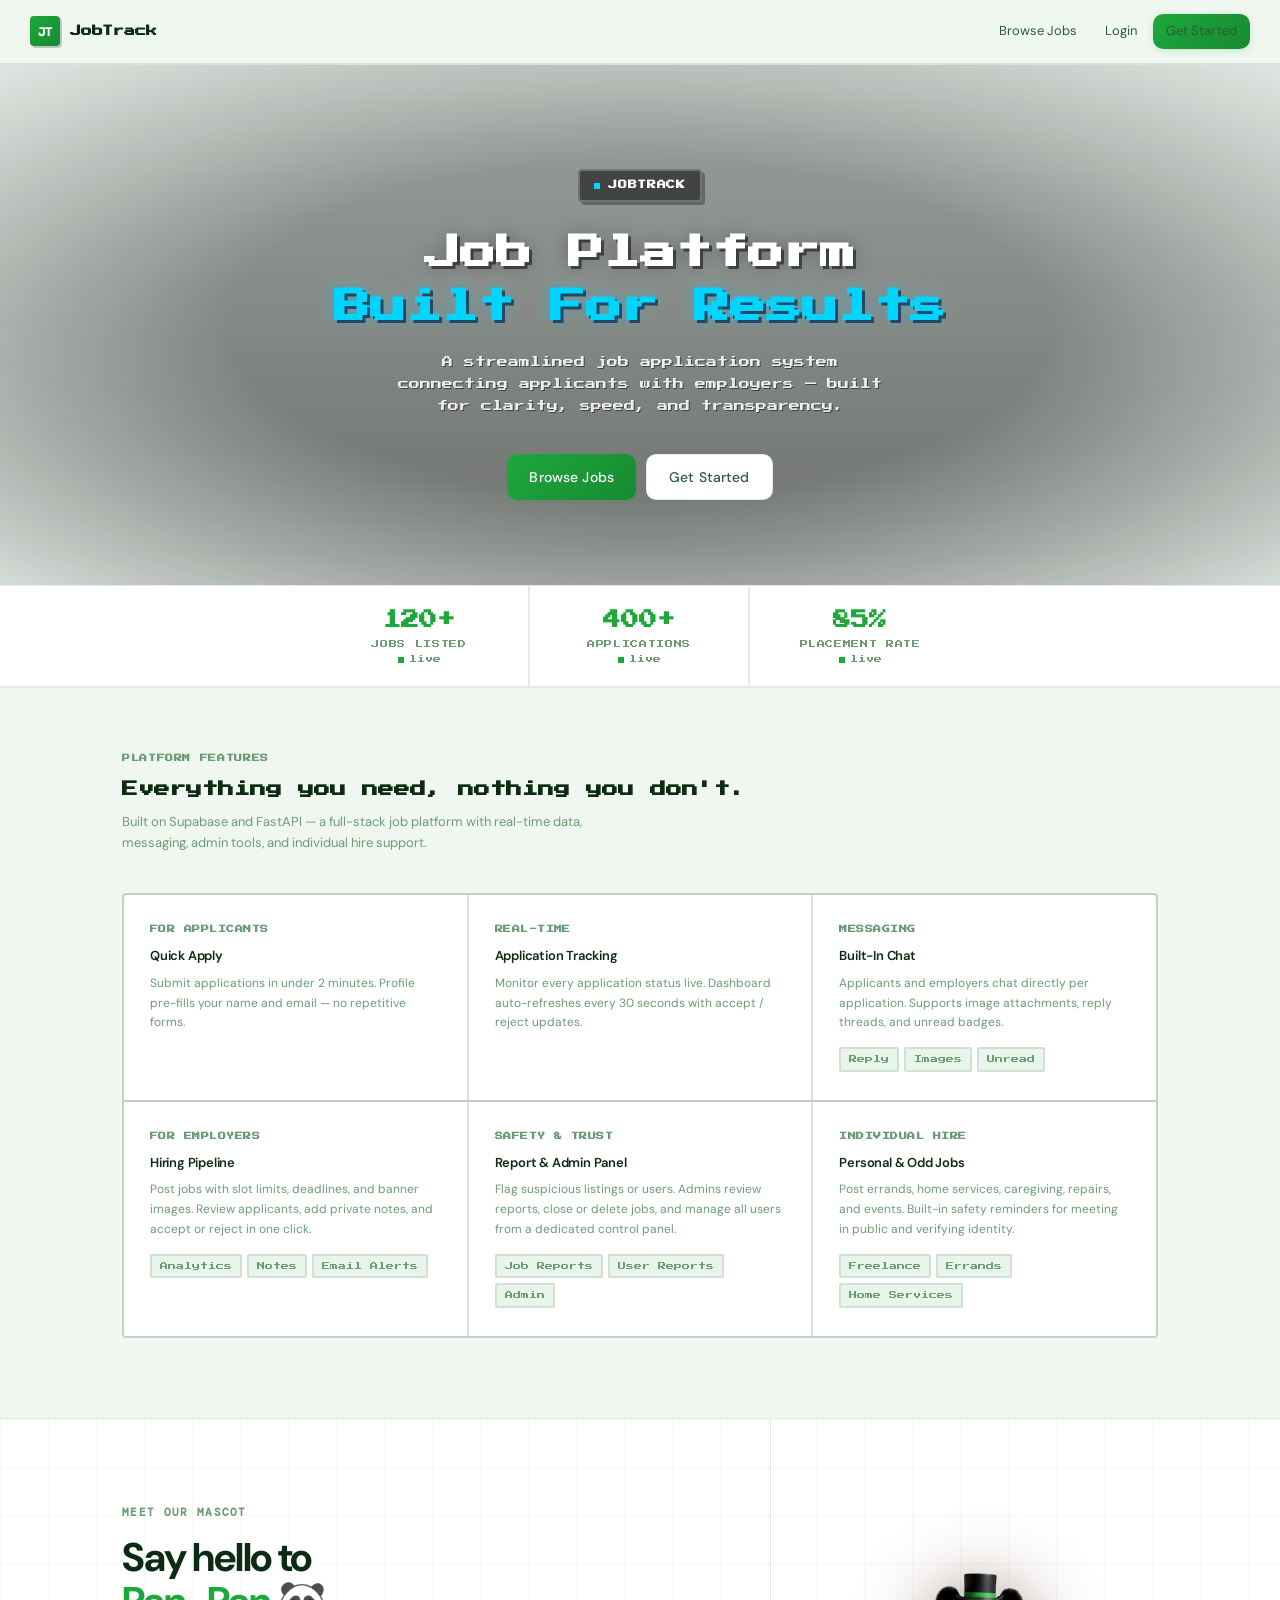
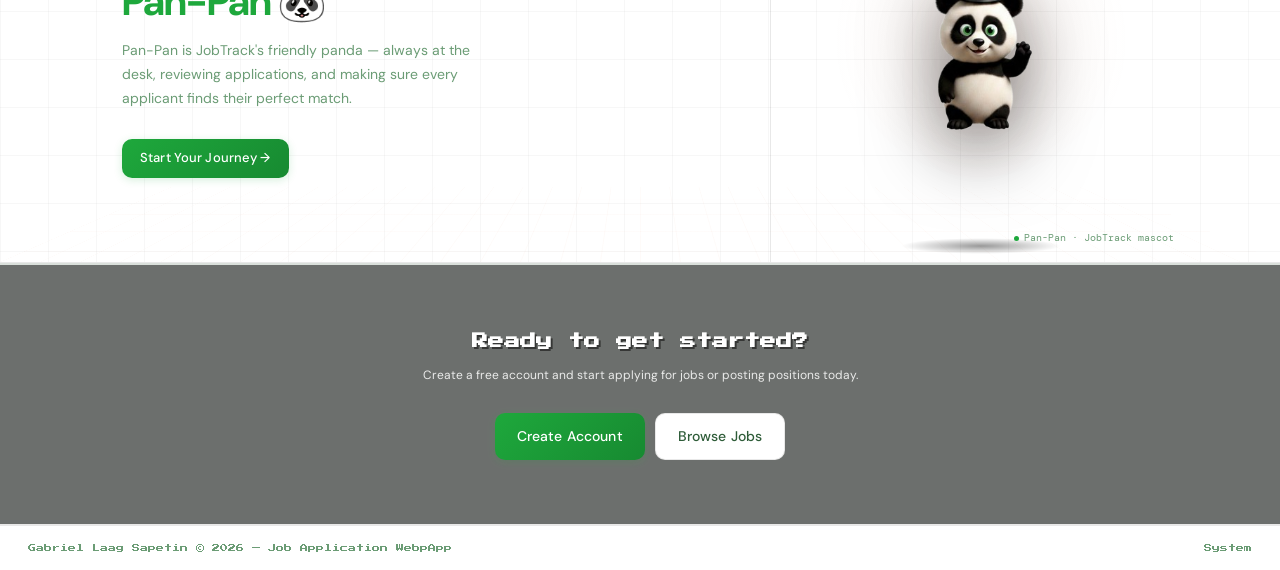
==== commit ac155c28: "favicon" ====
--- a/job-application-system/frontend/index.html
+++ b/job-application-system/frontend/index.html
@@ -1,222 +1,714 @@
 <!DOCTYPE html>
 <html lang="en">
+
 <head>
-  <meta charset="UTF-8"/>
-  <meta name="viewport" content="width=device-width, initial-scale=1.0"/>
+  <meta charset="UTF-8" />
+  <meta name="viewport" content="width=device-width, initial-scale=1.0" />
   <title>JobTrack — Job Application System</title>
-  <link rel="stylesheet" href="css/style.css"/>
+  <link rel="icon" type="image/svg+xml" href="favicon.svg" />
+  <link href="https://fonts.googleapis.com/css2?family=Press+Start+2P&display=swap" rel="stylesheet" />
+  <link rel="stylesheet" href="css/style.css" />
   <style>
-    @keyframes pulse  { 0%,100%{opacity:1}50%{opacity:0.5} }
-    @keyframes floatY { 0%,100%{transform:translateY(0px) rotate(-2deg)} 50%{transform:translateY(-14px) rotate(2deg)} }
-    @keyframes fadeUp { from{opacity:0;transform:translateY(16px)} to{opacity:1;transform:translateY(0)} }
+    @keyframes pulse {
+
+      0%,
+      100% {
+        opacity: 1
+      }
+
+      50% {
+        opacity: 0.5
+      }
+    }
+
+    @keyframes floatY {
+
+      0%,
+      100% {
+        transform: translateY(0px) rotate(-2deg)
+      }
+
+      50% {
+        transform: translateY(-14px) rotate(2deg)
+      }
+    }
+
+    @keyframes fadeUp {
+      from {
+        opacity: 0;
+        transform: translateY(16px)
+      }
+
+      to {
+        opacity: 1;
+        transform: translateY(0)
+      }
+    }
 
     /* ── Nav ── */
-    .nav-user-chip { display:flex;align-items:center;gap:8px;padding:5px 12px 5px 6px;background:var(--surface);border:1px solid var(--border);border-radius:100px;cursor:pointer;transition:all 0.15s;text-decoration:none; }
-    .nav-user-chip:hover { border-color:rgba(255,255,255,0.15);background:var(--surface2); }
-    .nav-user-avatar { width:24px;height:24px;border-radius:50%;background:var(--surface3);display:grid;place-items:center;font-size:10px;font-weight:700;color:var(--ink);overflow:hidden;flex-shrink:0; }
-    .nav-user-avatar img { width:100%;height:100%;object-fit:cover;border-radius:50%; }
-    .nav-user-name { font-size:12px;font-weight:500;color:var(--ink); }
-    .nav-user-role { font-size:10px;color:var(--ink-muted);font-family:var(--mono); }
+    .nav-user-chip {
+      display: flex;
+      align-items: center;
+      gap: 8px;
+      padding: 5px 12px 5px 6px;
+      background: var(--surface);
+      border: 1px solid var(--border);
+      border-radius: 100px;
+      cursor: pointer;
+      transition: all 0.15s;
+      text-decoration: none;
+    }
+
+    .nav-user-chip:hover {
+      border-color: rgba(255, 255, 255, 0.15);
+      background: var(--surface2);
+    }
+
+    .nav-user-avatar {
+      width: 24px;
+      height: 24px;
+      border-radius: 50%;
+      background: var(--surface3);
+      display: grid;
+      place-items: center;
+      font-size: 10px;
+      font-weight: 700;
+      color: var(--ink);
+      overflow: hidden;
+      flex-shrink: 0;
+    }
+
+    .nav-user-avatar img {
+      width: 100%;
+      height: 100%;
+      object-fit: cover;
+      border-radius: 50%;
+    }
+
+    .nav-user-name {
+      font-size: 12px;
+      font-weight: 500;
+      color: var(--ink);
+    }
+
+    .nav-user-role {
+      font-size: 10px;
+      color: var(--ink-muted);
+      font-family: var(--mono);
+    }
 
     /* ── HERO ── */
+    /* ── Pixel font ── */
+    .pixel-font {
+      font-family: 'Press Start 2P', monospace !important;
+      image-rendering: pixelated;
+    }
+
     .hero-section {
-      padding:100px 32px 80px;
-      text-align:center;
-      position:relative;
-      overflow:hidden;
-      border-bottom:1px solid var(--border);
-    }
+      padding: 100px 32px 80px;
+      text-align: center;
+      position: relative;
+      overflow: hidden;
+      border-bottom: none;
+      background: url('images/pixel-bg.png') center 30% / cover no-repeat;
+      background-attachment: scroll;
+      min-height: 520px;
+      image-rendering: pixelated;
+    }
+
     .hero-grid-bg {
-      position:absolute;inset:0;
-      background-image:linear-gradient(var(--border) 1px,transparent 1px),linear-gradient(90deg,var(--border) 1px,transparent 1px);
-      background-size:48px 48px;opacity:0.35;
-      mask-image:radial-gradient(ellipse 80% 80% at 50% 50%,black 30%,transparent 80%);
-      pointer-events:none;
-    }
+      position: absolute;
+      inset: 0;
+      background: linear-gradient(180deg, rgba(0, 0, 0, 0.35) 0%, rgba(0, 0, 0, 0.55) 100%);
+      pointer-events: none;
+    }
+
     .hero-left {
-      position:relative; z-index:2;
-      animation:fadeUp 0.6s ease forwards;
-    }
+      position: relative;
+      z-index: 2;
+      animation: fadeUp 0.6s ease forwards;
+    }
+
     .hero-eyebrow {
-      display:inline-flex;align-items:center;gap:8px;
-      font-size:11px;font-weight:600;font-family:var(--mono);
-      text-transform:uppercase;letter-spacing:0.12em;color:var(--ink-muted);
-      margin-bottom:24px;
-      background:var(--surface);border:1px solid var(--border);
-      padding:5px 12px;border-radius:100px;
-    }
-    .hero-eyebrow::before { content:"";width:5px;height:5px;border-radius:50%;background:var(--accent); }
+      display: inline-flex;
+      align-items: center;
+      gap: 8px;
+      font-size: 9px;
+      font-weight: 600;
+      font-family: 'Press Start 2P', monospace;
+      text-transform: uppercase;
+      letter-spacing: 0.08em;
+      color: #fff;
+      margin-bottom: 24px;
+      background: rgba(0, 0, 0, 0.55);
+      border: 2px solid rgba(255, 255, 255, 0.25);
+      padding: 7px 14px;
+      border-radius: 4px;
+      box-shadow: 3px 3px 0px rgba(0, 0, 0, 0.3);
+    }
+
+    .hero-eyebrow::before {
+      content: "";
+      width: 6px;
+      height: 6px;
+      border-radius: 0;
+      background: #00d4ff;
+    }
+
     .hero-title {
-      font-size:clamp(36px,5vw,64px);font-weight:700;line-height:1.06;
-      letter-spacing:-2px;margin-bottom:18px;color:var(--ink);
-    }
+      font-family: 'Press Start 2P', monospace;
+      font-size: clamp(18px, 3.5vw, 36px);
+      font-weight: 700;
+      line-height: 1.5;
+      letter-spacing: 0px;
+      margin-bottom: 18px;
+      color: #fff;
+      text-shadow: 3px 3px 0px rgba(0, 0, 0, 0.5), 0 0 20px rgba(0, 0, 0, 0.3);
+    }
+
     .hero-title .hl {
-      background:linear-gradient(135deg,var(--accent),#44ffaa);
-      -webkit-background-clip:text;-webkit-text-fill-color:transparent;background-clip:text;
-    }
-    .hero-sub { font-size:15px;color:var(--ink-soft);line-height:1.75;max-width:460px;margin:0 auto 36px; }
-    .hero-cta { display:flex;gap:10px;justify-content:center;flex-wrap:wrap; }
+      color: #00d4ff;
+      -webkit-text-fill-color: #00d4ff;
+      background: none;
+      -webkit-background-clip: unset;
+      background-clip: unset;
+      text-shadow: 3px 3px 0px rgba(0, 40, 80, 0.7), 0 0 16px rgba(0, 212, 255, 0.35);
+    }
+
+    .hero-sub {
+      font-size: 11px;
+      color: rgba(255, 255, 255, 0.9);
+      line-height: 2;
+      max-width: 500px;
+      margin: 0 auto 36px;
+      text-shadow: 1px 1px 0px rgba(0, 0, 0, 0.5);
+      font-family: 'Press Start 2P', monospace;
+    }
+
+    .hero-cta {
+      display: flex;
+      gap: 10px;
+      justify-content: center;
+      flex-wrap: wrap;
+    }
 
     /* ── Pan-Pan section (below features, above CTA) ── */
     .panpan-section {
-      border-top:1px solid var(--border);
-      border-bottom:1px solid var(--border);
-      background:var(--surface);
-      overflow:hidden;
-      position:relative;
-    }
+      border-top: 1px solid var(--border);
+      border-bottom: 1px solid var(--border);
+      background: var(--surface);
+      overflow: hidden;
+      position: relative;
+    }
+
     /* dark grid bg same style as hero */
     .panpan-section::before {
-      content:"";
-      position:absolute;inset:0;
-      background-image:linear-gradient(var(--border) 1px,transparent 1px),linear-gradient(90deg,var(--border) 1px,transparent 1px);
-      background-size:48px 48px;opacity:0.35;
-      pointer-events:none;
-    }
+      content: "";
+      position: absolute;
+      inset: 0;
+      background-image: linear-gradient(var(--border) 1px, transparent 1px), linear-gradient(90deg, var(--border) 1px, transparent 1px);
+      background-size: 48px 48px;
+      opacity: 0.35;
+      pointer-events: none;
+    }
+
     /* 3D floor grid at bottom */
     .panpan-section::after {
-      content:"";
-      position:absolute;bottom:0;left:0;right:0;height:180px;
+      content: "";
+      position: absolute;
+      bottom: 0;
+      left: 0;
+      right: 0;
+      height: 180px;
       background:
-        linear-gradient(rgba(232,149,109,0.04) 1px,transparent 1px),
-        linear-gradient(90deg,rgba(232,149,109,0.04) 1px,transparent 1px);
-      background-size:40px 40px;
-      transform:perspective(400px) rotateX(55deg);
-      transform-origin:bottom center;
-      pointer-events:none;
-    }
+        linear-gradient(rgba(232, 149, 109, 0.04) 1px, transparent 1px),
+        linear-gradient(90deg, rgba(232, 149, 109, 0.04) 1px, transparent 1px);
+      background-size: 40px 40px;
+      transform: perspective(400px) rotateX(55deg);
+      transform-origin: bottom center;
+      pointer-events: none;
+    }
+
     .panpan-inner {
-      max-width:1100px;margin:0 auto;
-      display:grid;grid-template-columns:1fr 420px;
-      align-items:center;gap:0;
-      position:relative;z-index:2;
-    }
+      max-width: 1100px;
+      margin: 0 auto;
+      display: grid;
+      grid-template-columns: 1fr 420px;
+      align-items: center;
+      gap: 0;
+      position: relative;
+      z-index: 2;
+    }
+
     .panpan-text {
-      padding:64px 48px 64px 32px;
-    }
+      padding: 64px 48px 64px 32px;
+    }
+
     .panpan-eyebrow {
-      font-size:11px;font-weight:600;font-family:var(--mono);
-      text-transform:uppercase;letter-spacing:0.12em;color:var(--ink-muted);
-      margin-bottom:14px;
-    }
+      font-size: 11px;
+      font-weight: 600;
+      font-family: var(--mono);
+      text-transform: uppercase;
+      letter-spacing: 0.12em;
+      color: var(--ink-muted);
+      margin-bottom: 14px;
+    }
+
     .panpan-title {
-      font-size:clamp(26px,3.5vw,40px);font-weight:700;
-      letter-spacing:-1.2px;line-height:1.1;margin-bottom:16px;color:var(--ink);
-    }
-    .panpan-name { color:var(--accent); }
+      font-size: clamp(26px, 3.5vw, 40px);
+      font-weight: 700;
+      letter-spacing: -1.2px;
+      line-height: 1.1;
+      margin-bottom: 16px;
+      color: var(--ink);
+    }
+
+    .panpan-name {
+      color: var(--accent);
+    }
+
     .panpan-sub {
-      font-size:14px;color:var(--ink-muted);line-height:1.7;
-      max-width:380px;margin-bottom:28px;
-    }
+      font-size: 14px;
+      color: var(--ink-muted);
+      line-height: 1.7;
+      max-width: 380px;
+      margin-bottom: 28px;
+    }
+
     .panpan-svg-col {
-      border-left:1px solid var(--border);
-      display:flex;align-items:flex-end;justify-content:center;
-      padding:32px 0 0;
-      overflow:hidden;
-      min-height:340px;
-      position:relative;
-    }
+      border-left: 1px solid var(--border);
+      display: flex;
+      align-items: flex-end;
+      justify-content: center;
+      padding: 32px 0 0;
+      overflow: hidden;
+      min-height: 340px;
+      position: relative;
+    }
+
     /* green glow behind Pan-Pan */
     .panpan-glow {
-      position:absolute;
-      width:300px;height:300px;border-radius:50%;
-      background:radial-gradient(circle,rgba(232,149,109,0.07) 0%,transparent 70%);
-      top:50%;left:50%;transform:translate(-50%,-50%);
-      pointer-events:none;
-    }
+      position: absolute;
+      width: 300px;
+      height: 300px;
+      border-radius: 50%;
+      background: radial-gradient(circle, rgba(232, 149, 109, 0.07) 0%, transparent 70%);
+      top: 50%;
+      left: 50%;
+      transform: translate(-50%, -50%);
+      pointer-events: none;
+    }
+
     .panpan-float-wrap {
-      position:relative;z-index:3;
-      animation:floatY 4s ease-in-out infinite;
-      filter:drop-shadow(0 20px 36px rgba(0,0,0,0.55)) drop-shadow(0 6px 14px rgba(232,149,109,0.08));
-      width:100%;max-width:400px;
-      display:flex;align-items:flex-end;justify-content:center;
-    }
+      position: relative;
+      z-index: 3;
+      animation: floatY 4s ease-in-out infinite;
+      filter: drop-shadow(0 20px 36px rgba(0, 0, 0, 0.55)) drop-shadow(0 6px 14px rgba(232, 149, 109, 0.08));
+      width: 100%;
+      max-width: 400px;
+      display: flex;
+      align-items: flex-end;
+      justify-content: center;
+    }
+
     .panpan-mascot-img {
-      width:100%;max-width:300px;height:auto;
-      object-fit:contain;
-      pointer-events:none;
-      user-select:none;
-    }
+      width: 100%;
+      max-width: 300px;
+      height: auto;
+      object-fit: contain;
+      pointer-events: none;
+      user-select: none;
+    }
+
     .panpan-floor-shadow {
-      position:absolute;bottom:8px;left:50%;transform:translateX(-50%);
-      width:160px;height:16px;
-      background:radial-gradient(ellipse,rgba(0,0,0,0.4) 0%,transparent 70%);
-      border-radius:50%;z-index:2;
-      animation:floatY 4s ease-in-out infinite reverse;
-    }
+      position: absolute;
+      bottom: 8px;
+      left: 50%;
+      transform: translateX(-50%);
+      width: 160px;
+      height: 16px;
+      background: radial-gradient(ellipse, rgba(0, 0, 0, 0.4) 0%, transparent 70%);
+      border-radius: 50%;
+      z-index: 2;
+      animation: floatY 4s ease-in-out infinite reverse;
+    }
+
     .panpan-name-tag {
-      position:absolute;bottom:16px;right:16px;z-index:4;
-      font-size:10px;font-family:var(--mono);color:var(--ink-muted);
-      display:flex;align-items:center;gap:5px;
-    }
-    .panpan-name-tag::before { content:"";width:5px;height:5px;border-radius:50%;background:var(--green);animation:pulse 2s infinite; }
+      position: absolute;
+      bottom: 16px;
+      right: 16px;
+      z-index: 4;
+      font-size: 10px;
+      font-family: var(--mono);
+      color: var(--ink-muted);
+      display: flex;
+      align-items: center;
+      gap: 5px;
+    }
+
+    .panpan-name-tag::before {
+      content: "";
+      width: 5px;
+      height: 5px;
+      border-radius: 50%;
+      background: var(--green);
+      animation: pulse 2s infinite;
+    }
 
     /* ── Stats ── */
-    .stats-bar { display:flex;justify-content:center;border-bottom:1px solid var(--border);background:var(--surface); }
-    .stats-bar-item { flex:1;max-width:220px;padding:20px 24px;text-align:center;border-right:1px solid var(--border); }
-    .stats-bar-item:last-child { border-right:none; }
-    .stats-bar-num { font-size:24px;font-weight:700;color:var(--ink);font-family:var(--mono);letter-spacing:-1px;margin-bottom:3px; }
-    .stats-bar-label { font-size:11px;color:var(--ink-muted);text-transform:uppercase;letter-spacing:0.1em;font-weight:500; }
-    .stats-live-badge { display:flex;align-items:center;justify-content:center;gap:5px;font-size:10px;font-family:var(--mono);color:var(--ink-muted);margin-top:3px; }
-    .stats-live-badge .dot { width:5px;height:5px;border-radius:50%;background:var(--green);animation:pulse 2s infinite; }
-    .stat-updating { color:var(--ink) !important; }
+    .stats-bar {
+      display: flex;
+      justify-content: center;
+      border-bottom: 2px solid var(--border);
+      background: var(--surface);
+    }
+
+    .stats-bar-item {
+      flex: 1;
+      max-width: 220px;
+      padding: 20px 24px;
+      text-align: center;
+      border-right: 2px solid var(--border);
+    }
+
+    .stats-bar-item:last-child {
+      border-right: none;
+    }
+
+    .stats-bar-num {
+      font-size: 18px;
+      font-weight: 700;
+      color: var(--accent);
+      font-family: 'Press Start 2P', monospace;
+      letter-spacing: 0px;
+      margin-bottom: 3px;
+    }
+
+    .stats-bar-label {
+      font-size: 8px;
+      color: var(--ink-muted);
+      text-transform: uppercase;
+      letter-spacing: 0.08em;
+      font-weight: 500;
+      font-family: 'Press Start 2P', monospace;
+    }
+
+    .stats-live-badge {
+      display: flex;
+      align-items: center;
+      justify-content: center;
+      gap: 5px;
+      font-size: 8px;
+      font-family: 'Press Start 2P', monospace;
+      color: var(--ink-muted);
+      margin-top: 3px;
+    }
+
+    .stats-live-badge .dot {
+      width: 6px;
+      height: 6px;
+      border-radius: 0;
+      background: var(--green);
+      animation: pulse 2s infinite;
+    }
+
+    .stat-updating {
+      color: var(--ink) !important;
+    }
 
     /* ── Features ── */
-    .features-section { max-width:1100px;margin:0 auto;padding:64px 32px 80px; }
-    .features-label { font-size:11px;font-weight:600;font-family:var(--mono);text-transform:uppercase;letter-spacing:0.12em;color:var(--ink-muted);margin-bottom:12px; }
-    .features-heading { font-size:24px;font-weight:700;letter-spacing:-0.5px;margin-bottom:8px;color:var(--ink); }
-    .features-sub { font-size:13px;color:var(--ink-muted);line-height:1.65;max-width:480px;margin-bottom:40px; }
-    .feat-grid { display:grid;grid-template-columns:repeat(3,1fr);gap:1px;background:var(--border);border:1px solid var(--border);border-radius:12px 12px 0 0;overflow:hidden; }
-    .feat-grid-bottom { display:grid;grid-template-columns:repeat(3,1fr);gap:1px;background:var(--border);border:1px solid var(--border);border-top:none;border-radius:0 0 12px 12px;overflow:hidden; }
-    .feat-card { background:var(--surface);padding:28px 26px;transition:background 0.15s; }
-    .feat-card:hover { background:var(--surface2); }
-    .feat-card-label { font-size:10px;font-weight:700;font-family:var(--mono);text-transform:uppercase;letter-spacing:0.1em;color:var(--ink-muted);margin-bottom:10px; }
-    .feat-card h3 { font-size:15px;font-weight:600;color:var(--ink);letter-spacing:-0.2px;margin-bottom:8px;line-height:1.3; }
-    .feat-card p { font-size:13px;color:var(--ink-muted);line-height:1.65; }
-    .feat-tags { display:flex;flex-wrap:wrap;gap:5px;margin-top:14px; }
-    .feat-tag { font-size:10px;font-family:var(--mono);padding:3px 8px;background:var(--surface2);border:1px solid var(--border);border-radius:4px;color:var(--ink-muted); }
+    .features-section {
+      max-width: 1100px;
+      margin: 0 auto;
+      padding: 64px 32px 80px;
+    }
+
+    .features-label {
+      font-size: 8px;
+      font-weight: 600;
+      font-family: 'Press Start 2P', monospace;
+      text-transform: uppercase;
+      letter-spacing: 0.08em;
+      color: var(--ink-muted);
+      margin-bottom: 12px;
+    }
+
+    .features-heading {
+      font-size: 16px;
+      font-weight: 700;
+      letter-spacing: 0px;
+      margin-bottom: 8px;
+      color: var(--ink);
+      font-family: 'Press Start 2P', monospace;
+    }
+
+    .features-sub {
+      font-size: 13px;
+      color: var(--ink-muted);
+      line-height: 1.65;
+      max-width: 480px;
+      margin-bottom: 40px;
+    }
+
+    .feat-grid {
+      display: grid;
+      grid-template-columns: repeat(3, 1fr);
+      gap: 2px;
+      background: var(--border);
+      border: 2px solid var(--border);
+      border-radius: 4px 4px 0 0;
+      overflow: hidden;
+    }
+
+    .feat-grid-bottom {
+      display: grid;
+      grid-template-columns: repeat(3, 1fr);
+      gap: 2px;
+      background: var(--border);
+      border: 2px solid var(--border);
+      border-top: none;
+      border-radius: 0 0 4px 4px;
+      overflow: hidden;
+    }
+
+    .feat-card {
+      background: var(--surface);
+      padding: 28px 26px;
+      transition: background 0.15s;
+    }
+
+    .feat-card:hover {
+      background: var(--surface2);
+    }
+
+    .feat-card-label {
+      font-size: 8px;
+      font-weight: 700;
+      font-family: 'Press Start 2P', monospace;
+      text-transform: uppercase;
+      letter-spacing: 0.06em;
+      color: var(--ink-muted);
+      margin-bottom: 10px;
+    }
+
+    .feat-card h3 {
+      font-size: 13px;
+      font-weight: 600;
+      color: var(--ink);
+      letter-spacing: -0.2px;
+      margin-bottom: 8px;
+      line-height: 1.5;
+    }
+
+    .feat-card p {
+      font-size: 12px;
+      color: var(--ink-muted);
+      line-height: 1.65;
+    }
+
+    .feat-tags {
+      display: flex;
+      flex-wrap: wrap;
+      gap: 5px;
+      margin-top: 14px;
+    }
+
+    .feat-tag {
+      font-size: 8px;
+      font-family: 'Press Start 2P', monospace;
+      padding: 4px 8px;
+      background: var(--surface2);
+      border: 2px solid var(--border);
+      border-radius: 2px;
+      color: var(--ink-muted);
+    }
 
     /* ── CTA ── */
-    .cta-section { border-top:1px solid var(--border);padding:64px 32px;text-align:center; }
-    .cta-section h2 { font-size:28px;font-weight:700;letter-spacing:-1px;margin-bottom:10px;color:var(--ink); }
-    .cta-section p { font-size:14px;color:var(--ink-muted);margin-bottom:28px;line-height:1.7; }
-    .cta-btns { display:flex;gap:10px;justify-content:center; }
+    .cta-section {
+      border-top: 2px solid var(--border);
+      padding: 64px 32px;
+      text-align: center;
+      background: url('images/pixel-bg.png') center bottom / cover no-repeat;
+      position: relative;
+      image-rendering: pixelated;
+    }
+
+    .cta-section::before {
+      content: '';
+      position: absolute;
+      inset: 0;
+      background: rgba(0, 0, 0, 0.55);
+      pointer-events: none;
+    }
+
+    .cta-section>* {
+      position: relative;
+      z-index: 2;
+    }
+
+    .cta-section h2 {
+      font-size: 16px;
+      font-weight: 700;
+      letter-spacing: 0px;
+      margin-bottom: 10px;
+      color: #fff;
+      font-family: 'Press Start 2P', monospace;
+      text-shadow: 2px 2px 0px rgba(0, 0, 0, 0.5);
+    }
+
+    .cta-section p {
+      font-size: 12px;
+      color: rgba(255, 255, 255, 0.85);
+      margin-bottom: 28px;
+      line-height: 1.7;
+    }
+
+    .cta-btns {
+      display: flex;
+      gap: 10px;
+      justify-content: center;
+    }
 
     /* ── Footer ── */
-    .landing-footer { border-top:1px solid var(--border);padding:16px 28px;display:flex;justify-content:space-between;align-items:center; }
-    .landing-footer p { font-size:12px;color:var(--ink-muted);font-family:var(--mono); }
+    .landing-footer {
+      border-top: 2px solid var(--border);
+      padding: 16px 28px;
+      display: flex;
+      justify-content: space-between;
+      align-items: center;
+      background: var(--surface);
+    }
+
+    .landing-footer p {
+      font-size: 8px;
+      color: var(--ink-muted);
+      font-family: 'Press Start 2P', monospace;
+    }
 
     /* ── Responsive ── */
     @media (max-width:900px) {
-      .hero-section { grid-template-columns:1fr; min-height:auto; padding:48px 20px 36px; }
-      .hero-left { padding:0; }
-      .hero-right { min-height:60vw; border-left:none; border-top:1px solid var(--border); }
-      .panpan-pointer { display:none; }
-      .hero-sub { font-size:14px; }
-      /* panpan section stack */
-      .panpan-inner { grid-template-columns:1fr; }
-      .panpan-svg-col { border-left:none; border-top:1px solid var(--border); min-height:260px; }
-      .panpan-text { padding:36px 24px 28px; }
-    }
+      .hero-section {
+        grid-template-columns: 1fr;
+        min-height: auto;
+        padding: 60px 20px 36px;
+      }
+
+      .hero-left {
+        padding: 0;
+      }
+
+      .hero-right {
+        min-height: 60vw;
+        border-left: none;
+        border-top: 1px solid var(--border);
+      }
+
+      .panpan-pointer {
+        display: none;
+      }
+
+      .hero-sub {
+        font-size: 9px;
+      }
+
+      .hero-title {
+        font-size: clamp(14px, 4vw, 24px);
+      }
+
+      .panpan-inner {
+        grid-template-columns: 1fr;
+      }
+
+      .panpan-svg-col {
+        border-left: none;
+        border-top: 1px solid var(--border);
+        min-height: 260px;
+      }
+
+      .panpan-text {
+        padding: 36px 24px 28px;
+      }
+    }
+
     @media (max-width:600px) {
-      .feat-grid,.feat-grid-bottom { grid-template-columns:1fr; }
-      .hero-cta,.cta-btns { flex-direction:column; align-items:stretch; }
-      .hero-cta .btn, .cta-btns .btn { justify-content:center; }
-      .cta-btns { align-items:center; }
-      .hero-section { padding:36px 16px 28px; }
-      .stats-bar-num { font-size:20px; }
-      .stats-bar-item { padding:14px 12px; }
-      .cta-section { padding:36px 16px; }
-      .features-section { padding:36px 16px 48px; }
+
+      .feat-grid,
+      .feat-grid-bottom {
+        grid-template-columns: 1fr;
+      }
+
+      .hero-cta,
+      .cta-btns {
+        flex-direction: column;
+        align-items: stretch;
+      }
+
+      .hero-cta .btn,
+      .cta-btns .btn {
+        justify-content: center;
+      }
+
+      .cta-btns {
+        align-items: center;
+      }
+
+      .hero-section {
+        padding: 36px 16px 28px;
+        min-height: 400px;
+      }
+
+      .stats-bar-num {
+        font-size: 14px;
+      }
+
+      .stats-bar-label {
+        font-size: 7px;
+      }
+
+      .stats-bar-item {
+        padding: 14px 12px;
+      }
+
+      .cta-section {
+        padding: 36px 16px;
+      }
+
+      .cta-section h2 {
+        font-size: 12px;
+      }
+
+      .features-section {
+        padding: 36px 16px 48px;
+      }
+
+      .features-heading {
+        font-size: 12px;
+      }
+
+      .hero-sub {
+        font-size: 8px;
+        line-height: 2.2;
+      }
+
+      .landing-footer {
+        flex-direction: column;
+        gap: 8px;
+        text-align: center;
+      }
+
+      .landing-footer p {
+        font-size: 7px;
+      }
     }
   </style>
 </head>
+
 <body class="landing-body">
 
-  <nav class="landing-nav">
+  <nav class="landing-nav" style="background:rgba(240,247,241,0.96);border-bottom:2px solid var(--border);">
     <div class="landing-nav-logo">
-      <div class="logo-box">JT</div>
-      <span>JobTrack</span>
+      <div class="logo-box" style="border-radius:4px;box-shadow:2px 2px 0px rgba(0,0,0,0.2);">JT</div>
+      <span style="font-family:'Press Start 2P', monospace;font-size:11px;">JobTrack</span>
     </div>
     <button class="landing-hamburger" id="landingHamburger" aria-label="Menu">
       <span></span><span></span><span></span>
@@ -229,8 +721,9 @@
     <div class="hero-grid-bg"></div>
     <div class="hero-left">
       <div class="hero-eyebrow">JobTrack</div>
-      <h1 class="hero-title">Job Platform<br/><span class="hl">Built For Results</span></h1>
-      <p class="hero-sub">A streamlined job application system connecting applicants with employers — built for clarity, speed, and transparency.</p>
+      <h1 class="hero-title">Job Platform<br /><span class="hl">Built For Results</span></h1>
+      <p class="hero-sub">A streamlined job application system connecting applicants with employers — built for clarity,
+        speed, and transparency.</p>
       <div class="hero-cta">
         <a href="pages/jobs.html" class="btn btn-primary btn-lg">Browse Jobs</a>
         <a href="pages/register.html" class="btn btn-ghost btn-lg" id="ctaSecondary">Get Started</a>
@@ -243,17 +736,23 @@
     <div class="stats-bar-item">
       <div class="stats-bar-num" id="statJobs">--</div>
       <div class="stats-bar-label">Jobs Listed</div>
-      <div class="stats-live-badge"><div class="dot"></div>live</div>
+      <div class="stats-live-badge">
+        <div class="dot"></div>live
+      </div>
     </div>
     <div class="stats-bar-item">
       <div class="stats-bar-num" id="statApplicants">--</div>
       <div class="stats-bar-label">Applications</div>
-      <div class="stats-live-badge"><div class="dot"></div>live</div>
+      <div class="stats-live-badge">
+        <div class="dot"></div>live
+      </div>
     </div>
     <div class="stats-bar-item">
       <div class="stats-bar-num" id="statPlacement">--</div>
       <div class="stats-bar-label">Placement Rate</div>
-      <div class="stats-live-badge"><div class="dot"></div>live</div>
+      <div class="stats-live-badge">
+        <div class="dot"></div>live
+      </div>
     </div>
   </div>
 
@@ -261,7 +760,8 @@
   <section class="features-section animate-in">
     <div class="features-label">Platform Features</div>
     <h2 class="features-heading">Everything you need, nothing you don't.</h2>
-    <p class="features-sub">Built on Supabase and FastAPI — a full-stack job platform with real-time data, messaging, admin tools, and individual hire support.</p>
+    <p class="features-sub">Built on Supabase and FastAPI — a full-stack job platform with real-time data, messaging,
+      admin tools, and individual hire support.</p>
     <div class="feat-grid">
       <div class="feat-card">
         <div class="feat-card-label">For Applicants</div>
@@ -271,12 +771,14 @@
       <div class="feat-card">
         <div class="feat-card-label">Real-Time</div>
         <h3>Application Tracking</h3>
-        <p>Monitor every application status live. Dashboard auto-refreshes every 30 seconds with accept / reject updates.</p>
+        <p>Monitor every application status live. Dashboard auto-refreshes every 30 seconds with accept / reject
+          updates.</p>
       </div>
       <div class="feat-card">
         <div class="feat-card-label">Messaging</div>
         <h3>Built-In Chat</h3>
-        <p>Applicants and employers chat directly per application. Supports image attachments, reply threads, and unread badges.</p>
+        <p>Applicants and employers chat directly per application. Supports image attachments, reply threads, and unread
+          badges.</p>
         <div class="feat-tags">
           <span class="feat-tag">Reply</span>
           <span class="feat-tag">Images</span>
@@ -288,7 +790,8 @@
       <div class="feat-card">
         <div class="feat-card-label">For Employers</div>
         <h3>Hiring Pipeline</h3>
-        <p>Post jobs with slot limits, deadlines, and banner images. Review applicants, add private notes, and accept or reject in one click.</p>
+        <p>Post jobs with slot limits, deadlines, and banner images. Review applicants, add private notes, and accept or
+          reject in one click.</p>
         <div class="feat-tags">
           <span class="feat-tag">Analytics</span>
           <span class="feat-tag">Notes</span>
@@ -298,7 +801,8 @@
       <div class="feat-card">
         <div class="feat-card-label">Safety &amp; Trust</div>
         <h3>Report &amp; Admin Panel</h3>
-        <p>Flag suspicious listings or users. Admins review reports, close or delete jobs, and manage all users from a dedicated control panel.</p>
+        <p>Flag suspicious listings or users. Admins review reports, close or delete jobs, and manage all users from a
+          dedicated control panel.</p>
         <div class="feat-tags">
           <span class="feat-tag">Job Reports</span>
           <span class="feat-tag">User Reports</span>
@@ -308,7 +812,8 @@
       <div class="feat-card">
         <div class="feat-card-label">Individual Hire</div>
         <h3>Personal &amp; Odd Jobs</h3>
-        <p>Post errands, home services, caregiving, repairs, and events. Built-in safety reminders for meeting in public and verifying identity.</p>
+        <p>Post errands, home services, caregiving, repairs, and events. Built-in safety reminders for meeting in public
+          and verifying identity.</p>
         <div class="feat-tags">
           <span class="feat-tag">Freelance</span>
           <span class="feat-tag">Errands</span>
@@ -324,14 +829,15 @@
     <div class="panpan-inner">
       <div class="panpan-text">
         <div class="panpan-eyebrow">Meet Our Mascot</div>
-        <h2 class="panpan-title">Say hello to<br/><span class="panpan-name">Pan-Pan</span> 🐼</h2>
-        <p class="panpan-sub">Pan-Pan is JobTrack's friendly panda — always at the desk, reviewing applications, and making sure every applicant finds their perfect match.</p>
+        <h2 class="panpan-title">Say hello to<br /><span class="panpan-name">Pan-Pan</span> 🐼</h2>
+        <p class="panpan-sub">Pan-Pan is JobTrack's friendly panda — always at the desk, reviewing applications, and
+          making sure every applicant finds their perfect match.</p>
         <a href="pages/register.html" class="btn btn-primary">Start Your Journey →</a>
       </div>
       <div class="panpan-svg-col">
         <div class="panpan-glow"></div>
         <div class="panpan-float-wrap">
-          <img src="images/panpan.png" alt="Pan-Pan the JobTrack mascot" class="panpan-mascot-img"/>
+          <img src="images/panpan.png" alt="Pan-Pan the JobTrack mascot" class="panpan-mascot-img" />
         </div>
         <div class="panpan-floor-shadow"></div>
         <div class="panpan-name-tag">Pan-Pan · JobTrack mascot</div>
@@ -350,8 +856,8 @@
   </section>
 
   <footer class="landing-footer">
-    <p>Gabriel Laag Sapetin &copy; 2026 &mdash; Job Application Webpage</p>
-    <p>ongoing startup...</p>
+    <p>Gabriel Laag Sapetin &copy; 2026 &mdash; Job Application WebpApp</p>
+    <p>System</p>
   </footer>
 
   <script src="js/config.js"></script>
@@ -363,8 +869,8 @@
       navLinks.innerHTML =
         '<a href="pages/jobs.html" style="font-size:13px;color:var(--ink-soft);padding:6px 12px;border-radius:var(--radius);transition:all 0.15s;">Browse Jobs</a>' +
         '<a href="pages/dashboard.html" class="nav-user-chip">' +
-          '<div class="nav-user-avatar">' + (user.profile_pic ? '<img src="' + user.profile_pic + '" onerror="this.parentElement.textContent=\'\'"/>' : user.name[0].toUpperCase()) + '</div>' +
-          '<div><div class="nav-user-name">' + user.name + '</div><div class="nav-user-role">' + user.role + '</div></div>' +
+        '<div class="nav-user-avatar">' + (user.profile_pic ? '<img src="' + user.profile_pic + '" onerror="this.parentElement.textContent=\'\'"/>' : user.name[0].toUpperCase()) + '</div>' +
+        '<div><div class="nav-user-name">' + user.name + '</div><div class="nav-user-role">' + user.role + '</div></div>' +
         '</a>' +
         '<button onclick="logout()" class="btn btn-ghost btn-sm" style="font-size:12px;">Sign Out</button>';
       const cta = document.getElementById("ctaSecondary");
@@ -380,54 +886,54 @@
     function countUp(el, target, suffix) {
       suffix = suffix || "";
       if (!el) return;
-      var duration=1200, start=performance.now(), from=parseInt(el.textContent.replace(/[^0-9]/g,""))||0;
+      var duration = 1200, start = performance.now(), from = parseInt(el.textContent.replace(/[^0-9]/g, "")) || 0;
       el.classList.add("stat-updating");
       function step(now) {
-        var p=Math.min((now-start)/duration,1), e=1-Math.pow(1-p,3);
-        el.textContent=Math.round(from+(target-from)*e)+suffix;
-        if(p<1) requestAnimationFrame(step); else el.classList.remove("stat-updating");
+        var p = Math.min((now - start) / duration, 1), e = 1 - Math.pow(1 - p, 3);
+        el.textContent = Math.round(from + (target - from) * e) + suffix;
+        if (p < 1) requestAnimationFrame(step); else el.classList.remove("stat-updating");
       }
       requestAnimationFrame(step);
     }
 
     async function fetchLiveStats() {
       try {
-        var jobRes = await fetch(((window.JT_CONFIG && window.JT_CONFIG.API_BASE)||"http://localhost:8000") + "/jobs/stats").then(function(r){return r.json();}).catch(function(){return null;});
-        var appRes = await fetch(((window.JT_CONFIG && window.JT_CONFIG.API_BASE)||"http://localhost:8000") + "/applications/public").then(function(r){return r.json();}).catch(function(){return null;});
+        var jobRes = await fetch(((window.JT_CONFIG && window.JT_CONFIG.API_BASE) || "http://localhost:8000") + "/jobs/stats").then(function (r) { return r.json(); }).catch(function () { return null; });
+        var appRes = await fetch(((window.JT_CONFIG && window.JT_CONFIG.API_BASE) || "http://localhost:8000") + "/applications/public").then(function (r) { return r.json(); }).catch(function () { return null; });
         var jobs = (jobRes && jobRes.job_count) ? jobRes.job_count : 0;
         var total = (appRes && appRes.total) ? appRes.total : 0;
         var accepted = (appRes && appRes.accepted) ? appRes.accepted : 0;
-        var placement = total > 0 ? Math.round((accepted/total)*100) : 85;
-        countUp(document.getElementById("statJobs"),      jobs||120,  "+");
-        countUp(document.getElementById("statApplicants"),total||400, "+");
-        countUp(document.getElementById("statPlacement"), placement,  "%");
-      } catch(e) {
-        countUp(document.getElementById("statJobs"),      120, "+");
-        countUp(document.getElementById("statApplicants"),400, "+");
-        countUp(document.getElementById("statPlacement"), 85,  "%");
+        var placement = total > 0 ? Math.round((accepted / total) * 100) : 85;
+        countUp(document.getElementById("statJobs"), jobs || 120, "+");
+        countUp(document.getElementById("statApplicants"), total || 400, "+");
+        countUp(document.getElementById("statPlacement"), placement, "%");
+      } catch (e) {
+        countUp(document.getElementById("statJobs"), 120, "+");
+        countUp(document.getElementById("statApplicants"), 400, "+");
+        countUp(document.getElementById("statPlacement"), 85, "%");
       }
     }
     fetchLiveStats();
     setInterval(fetchLiveStats, 30000);
 
     // Landing hamburger toggle for mobile
-    (function() {
+    (function () {
       var hamburger = document.getElementById('landingHamburger');
       var navLinks = document.getElementById('navLinks');
       if (hamburger && navLinks) {
-        hamburger.addEventListener('click', function() {
+        hamburger.addEventListener('click', function () {
           hamburger.classList.toggle('open');
           navLinks.classList.toggle('open');
         });
         // Close menu when clicking a link
-        navLinks.addEventListener('click', function(e) {
+        navLinks.addEventListener('click', function (e) {
           if (e.target.tagName === 'A' || e.target.tagName === 'BUTTON') {
             hamburger.classList.remove('open');
             navLinks.classList.remove('open');
           }
         });
         // Close menu when clicking outside
-        document.addEventListener('click', function(e) {
+        document.addEventListener('click', function (e) {
           if (!hamburger.contains(e.target) && !navLinks.contains(e.target)) {
             hamburger.classList.remove('open');
             navLinks.classList.remove('open');
@@ -437,4 +943,5 @@
     })();
   </script>
 </body>
+
 </html>
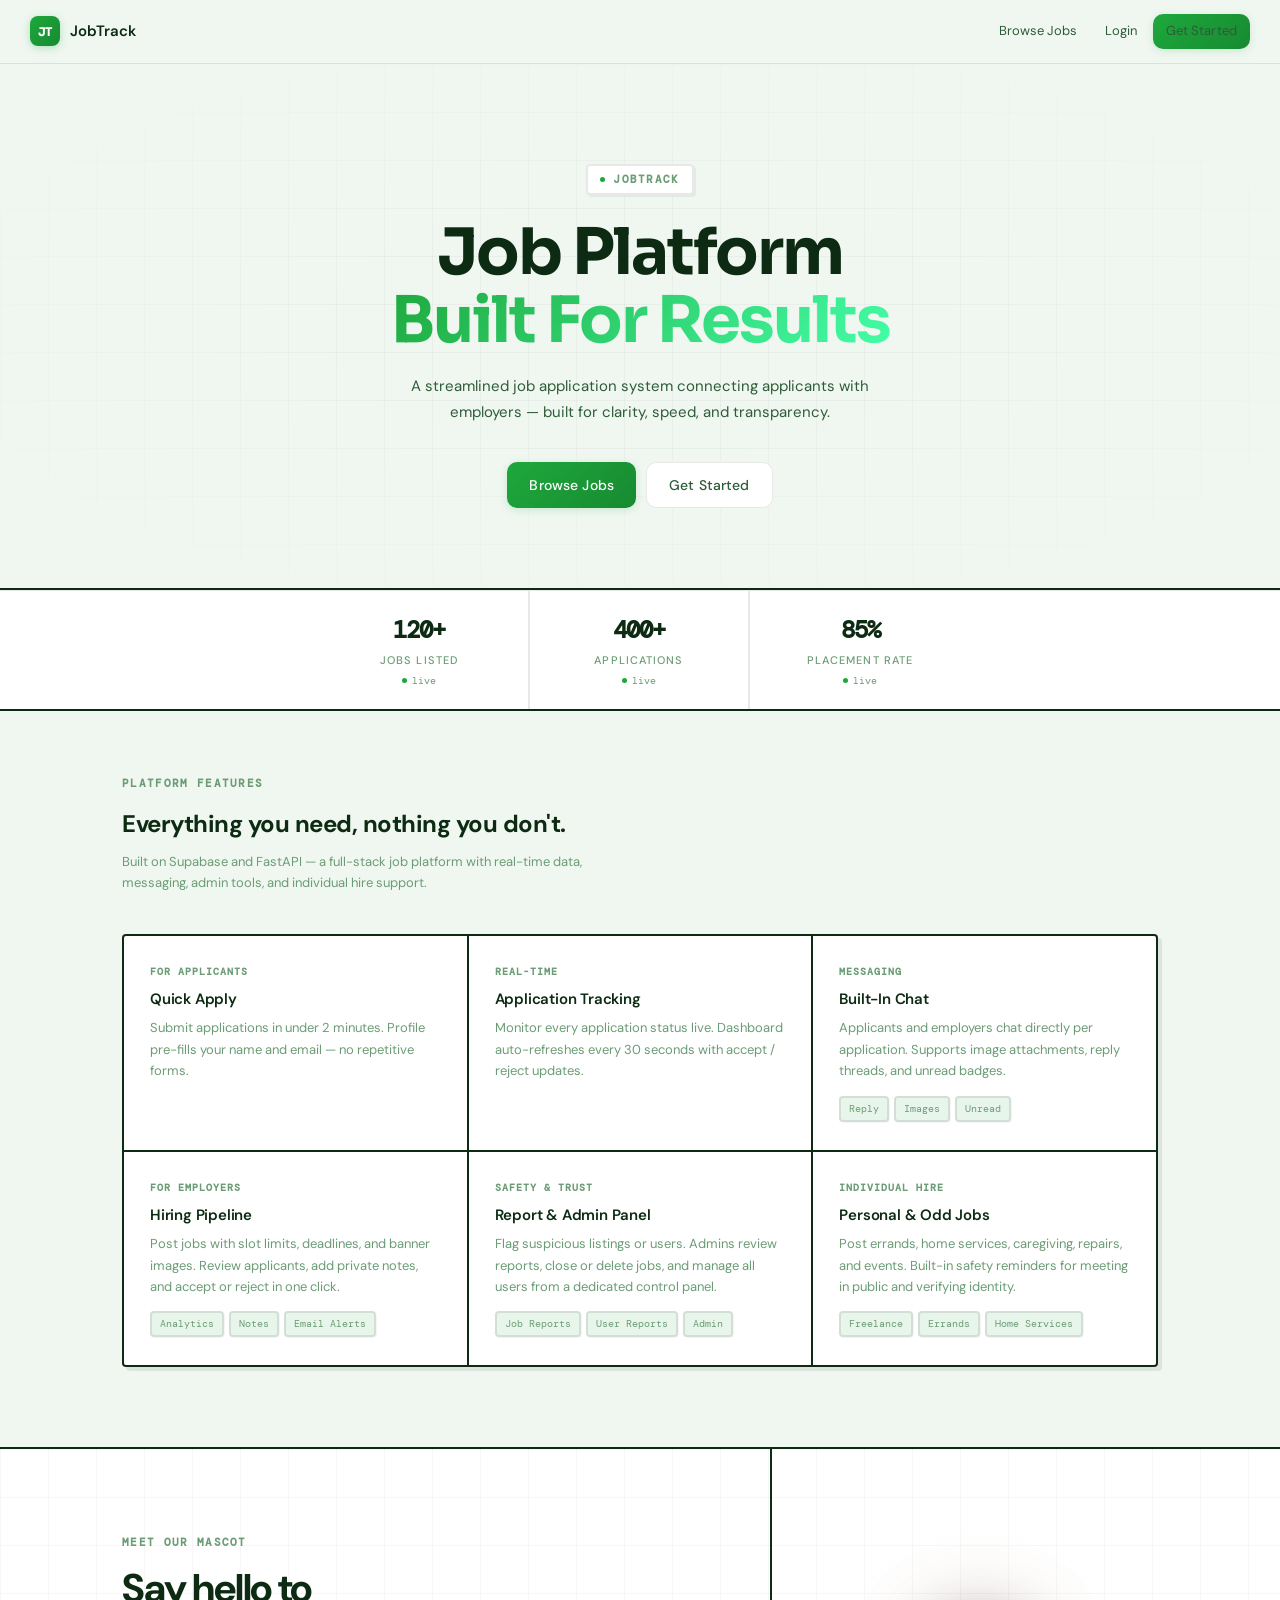
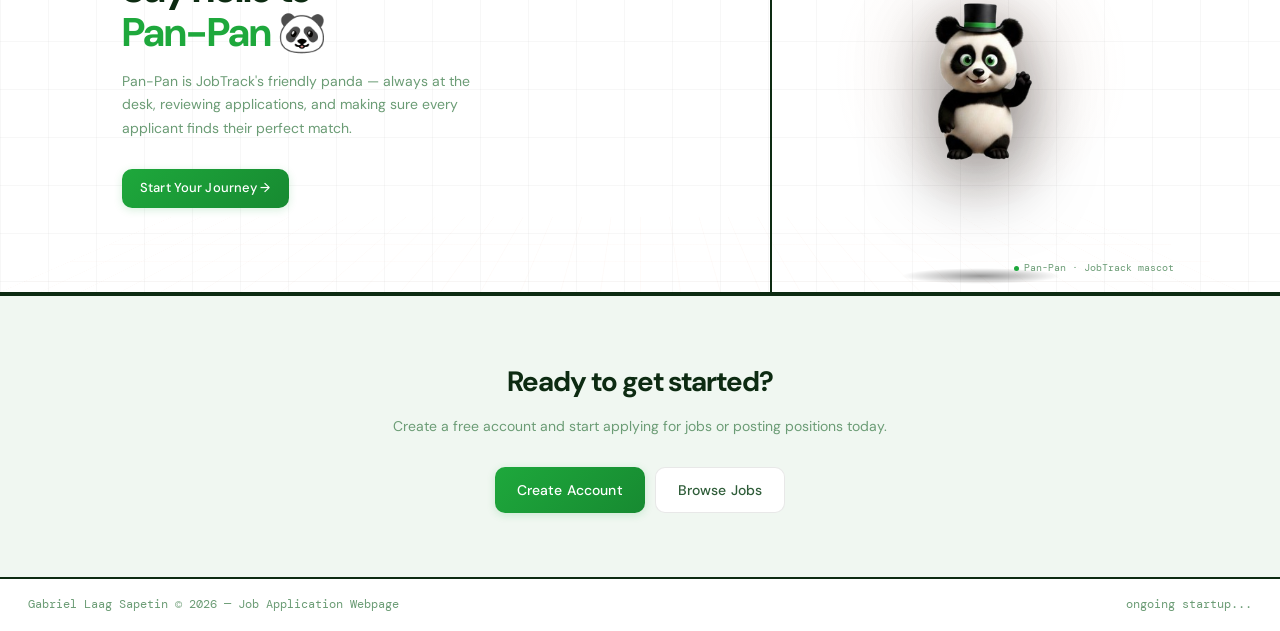
==== commit c352600e: "design" ====
--- a/job-application-system/frontend/index.html
+++ b/job-application-system/frontend/index.html
@@ -1,714 +1,222 @@
 <!DOCTYPE html>
 <html lang="en">
-
 <head>
-  <meta charset="UTF-8" />
-  <meta name="viewport" content="width=device-width, initial-scale=1.0" />
+  <meta charset="UTF-8"/>
+  <meta name="viewport" content="width=device-width, initial-scale=1.0"/>
   <title>JobTrack — Job Application System</title>
-  <link rel="icon" type="image/svg+xml" href="favicon.svg" />
-  <link href="https://fonts.googleapis.com/css2?family=Press+Start+2P&display=swap" rel="stylesheet" />
-  <link rel="stylesheet" href="css/style.css" />
+  <link rel="stylesheet" href="css/style.css"/>
   <style>
-    @keyframes pulse {
-
-      0%,
-      100% {
-        opacity: 1
-      }
-
-      50% {
-        opacity: 0.5
-      }
-    }
-
-    @keyframes floatY {
-
-      0%,
-      100% {
-        transform: translateY(0px) rotate(-2deg)
-      }
-
-      50% {
-        transform: translateY(-14px) rotate(2deg)
-      }
-    }
-
-    @keyframes fadeUp {
-      from {
-        opacity: 0;
-        transform: translateY(16px)
-      }
-
-      to {
-        opacity: 1;
-        transform: translateY(0)
-      }
-    }
+    @keyframes pulse  { 0%,100%{opacity:1}50%{opacity:0.5} }
+    @keyframes floatY { 0%,100%{transform:translateY(0px) rotate(-2deg)} 50%{transform:translateY(-14px) rotate(2deg)} }
+    @keyframes fadeUp { from{opacity:0;transform:translateY(16px)} to{opacity:1;transform:translateY(0)} }
 
     /* ── Nav ── */
-    .nav-user-chip {
-      display: flex;
-      align-items: center;
-      gap: 8px;
-      padding: 5px 12px 5px 6px;
-      background: var(--surface);
-      border: 1px solid var(--border);
-      border-radius: 100px;
-      cursor: pointer;
-      transition: all 0.15s;
-      text-decoration: none;
-    }
-
-    .nav-user-chip:hover {
-      border-color: rgba(255, 255, 255, 0.15);
-      background: var(--surface2);
-    }
-
-    .nav-user-avatar {
-      width: 24px;
-      height: 24px;
-      border-radius: 50%;
-      background: var(--surface3);
-      display: grid;
-      place-items: center;
-      font-size: 10px;
-      font-weight: 700;
-      color: var(--ink);
-      overflow: hidden;
-      flex-shrink: 0;
-    }
-
-    .nav-user-avatar img {
-      width: 100%;
-      height: 100%;
-      object-fit: cover;
-      border-radius: 50%;
-    }
-
-    .nav-user-name {
-      font-size: 12px;
-      font-weight: 500;
-      color: var(--ink);
-    }
-
-    .nav-user-role {
-      font-size: 10px;
-      color: var(--ink-muted);
-      font-family: var(--mono);
-    }
+    .nav-user-chip { display:flex;align-items:center;gap:8px;padding:5px 12px 5px 6px;background:var(--surface);border:2px solid var(--border);border-radius:4px;cursor:pointer;transition:all 0.15s;text-decoration:none;box-shadow:2px 2px 0px rgba(0,0,0,0.06); }
+    .nav-user-chip:hover { border-color:rgba(255,255,255,0.15);background:var(--surface2); }
+    .nav-user-avatar { width:24px;height:24px;border-radius:50%;background:var(--surface3);display:grid;place-items:center;font-size:10px;font-weight:700;color:var(--ink);overflow:hidden;flex-shrink:0; }
+    .nav-user-avatar img { width:100%;height:100%;object-fit:cover;border-radius:50%; }
+    .nav-user-name { font-size:12px;font-weight:500;color:var(--ink); }
+    .nav-user-role { font-size:10px;color:var(--ink-muted);font-family:var(--mono); }
 
     /* ── HERO ── */
-    /* ── Pixel font ── */
-    .pixel-font {
-      font-family: 'Press Start 2P', monospace !important;
-      image-rendering: pixelated;
-    }
-
     .hero-section {
-      padding: 100px 32px 80px;
-      text-align: center;
-      position: relative;
-      overflow: hidden;
-      border-bottom: none;
-      background: url('images/pixel-bg.png') center 30% / cover no-repeat;
-      background-attachment: scroll;
-      min-height: 520px;
-      image-rendering: pixelated;
-    }
-
+      padding:100px 32px 80px;
+      text-align:center;
+      position:relative;
+      overflow:hidden;
+      border-bottom:2px solid var(--ink);
+    }
     .hero-grid-bg {
-      position: absolute;
-      inset: 0;
-      background: linear-gradient(180deg, rgba(0, 0, 0, 0.35) 0%, rgba(0, 0, 0, 0.55) 100%);
-      pointer-events: none;
-    }
-
+      position:absolute;inset:0;
+      background-image:linear-gradient(var(--border) 1px,transparent 1px),linear-gradient(90deg,var(--border) 1px,transparent 1px);
+      background-size:48px 48px;opacity:0.35;
+      mask-image:radial-gradient(ellipse 80% 80% at 50% 50%,black 30%,transparent 80%);
+      pointer-events:none;
+    }
     .hero-left {
-      position: relative;
-      z-index: 2;
-      animation: fadeUp 0.6s ease forwards;
-    }
-
+      position:relative; z-index:2;
+      animation:fadeUp 0.6s ease forwards;
+    }
     .hero-eyebrow {
-      display: inline-flex;
-      align-items: center;
-      gap: 8px;
-      font-size: 9px;
-      font-weight: 600;
-      font-family: 'Press Start 2P', monospace;
-      text-transform: uppercase;
-      letter-spacing: 0.08em;
-      color: #fff;
-      margin-bottom: 24px;
-      background: rgba(0, 0, 0, 0.55);
-      border: 2px solid rgba(255, 255, 255, 0.25);
-      padding: 7px 14px;
-      border-radius: 4px;
-      box-shadow: 3px 3px 0px rgba(0, 0, 0, 0.3);
-    }
-
-    .hero-eyebrow::before {
-      content: "";
-      width: 6px;
-      height: 6px;
-      border-radius: 0;
-      background: #00d4ff;
-    }
-
+      display:inline-flex;align-items:center;gap:8px;
+      font-size:11px;font-weight:600;font-family:var(--mono);
+      text-transform:uppercase;letter-spacing:0.12em;color:var(--ink-muted);
+      margin-bottom:24px;
+      background:var(--surface);border:2px solid var(--border);
+      padding:5px 12px;border-radius:4px;box-shadow:2px 2px 0px rgba(0,0,0,0.05);
+    }
+    .hero-eyebrow::before { content:"";width:5px;height:5px;border-radius:50%;background:var(--accent); }
     .hero-title {
-      font-family: 'Press Start 2P', monospace;
-      font-size: clamp(18px, 3.5vw, 36px);
-      font-weight: 700;
-      line-height: 1.5;
-      letter-spacing: 0px;
-      margin-bottom: 18px;
-      color: #fff;
-      text-shadow: 3px 3px 0px rgba(0, 0, 0, 0.5), 0 0 20px rgba(0, 0, 0, 0.3);
-    }
-
+      font-size:clamp(36px,5vw,64px);font-weight:700;line-height:1.06;
+      letter-spacing:-2px;margin-bottom:18px;color:var(--ink);
+    }
     .hero-title .hl {
-      color: #00d4ff;
-      -webkit-text-fill-color: #00d4ff;
-      background: none;
-      -webkit-background-clip: unset;
-      background-clip: unset;
-      text-shadow: 3px 3px 0px rgba(0, 40, 80, 0.7), 0 0 16px rgba(0, 212, 255, 0.35);
-    }
-
-    .hero-sub {
-      font-size: 11px;
-      color: rgba(255, 255, 255, 0.9);
-      line-height: 2;
-      max-width: 500px;
-      margin: 0 auto 36px;
-      text-shadow: 1px 1px 0px rgba(0, 0, 0, 0.5);
-      font-family: 'Press Start 2P', monospace;
-    }
-
-    .hero-cta {
-      display: flex;
-      gap: 10px;
-      justify-content: center;
-      flex-wrap: wrap;
-    }
+      background:linear-gradient(135deg,var(--accent),#44ffaa);
+      -webkit-background-clip:text;-webkit-text-fill-color:transparent;background-clip:text;
+    }
+    .hero-sub { font-size:15px;color:var(--ink-soft);line-height:1.75;max-width:460px;margin:0 auto 36px; }
+    .hero-cta { display:flex;gap:10px;justify-content:center;flex-wrap:wrap; }
 
     /* ── Pan-Pan section (below features, above CTA) ── */
     .panpan-section {
-      border-top: 1px solid var(--border);
-      border-bottom: 1px solid var(--border);
-      background: var(--surface);
-      overflow: hidden;
-      position: relative;
-    }
-
+      border-top:2px solid var(--ink);
+      border-bottom:2px solid var(--ink);
+      background:var(--surface);
+      overflow:hidden;
+      position:relative;
+    }
     /* dark grid bg same style as hero */
     .panpan-section::before {
-      content: "";
-      position: absolute;
-      inset: 0;
-      background-image: linear-gradient(var(--border) 1px, transparent 1px), linear-gradient(90deg, var(--border) 1px, transparent 1px);
-      background-size: 48px 48px;
-      opacity: 0.35;
-      pointer-events: none;
-    }
-
+      content:"";
+      position:absolute;inset:0;
+      background-image:linear-gradient(var(--border) 1px,transparent 1px),linear-gradient(90deg,var(--border) 1px,transparent 1px);
+      background-size:48px 48px;opacity:0.35;
+      pointer-events:none;
+    }
     /* 3D floor grid at bottom */
     .panpan-section::after {
-      content: "";
-      position: absolute;
-      bottom: 0;
-      left: 0;
-      right: 0;
-      height: 180px;
+      content:"";
+      position:absolute;bottom:0;left:0;right:0;height:180px;
       background:
-        linear-gradient(rgba(232, 149, 109, 0.04) 1px, transparent 1px),
-        linear-gradient(90deg, rgba(232, 149, 109, 0.04) 1px, transparent 1px);
-      background-size: 40px 40px;
-      transform: perspective(400px) rotateX(55deg);
-      transform-origin: bottom center;
-      pointer-events: none;
-    }
-
+        linear-gradient(rgba(232,149,109,0.04) 1px,transparent 1px),
+        linear-gradient(90deg,rgba(232,149,109,0.04) 1px,transparent 1px);
+      background-size:40px 40px;
+      transform:perspective(400px) rotateX(55deg);
+      transform-origin:bottom center;
+      pointer-events:none;
+    }
     .panpan-inner {
-      max-width: 1100px;
-      margin: 0 auto;
-      display: grid;
-      grid-template-columns: 1fr 420px;
-      align-items: center;
-      gap: 0;
-      position: relative;
-      z-index: 2;
-    }
-
+      max-width:1100px;margin:0 auto;
+      display:grid;grid-template-columns:1fr 420px;
+      align-items:center;gap:0;
+      position:relative;z-index:2;
+    }
     .panpan-text {
-      padding: 64px 48px 64px 32px;
-    }
-
+      padding:64px 48px 64px 32px;
+    }
     .panpan-eyebrow {
-      font-size: 11px;
-      font-weight: 600;
-      font-family: var(--mono);
-      text-transform: uppercase;
-      letter-spacing: 0.12em;
-      color: var(--ink-muted);
-      margin-bottom: 14px;
-    }
-
+      font-size:11px;font-weight:600;font-family:var(--mono);
+      text-transform:uppercase;letter-spacing:0.12em;color:var(--ink-muted);
+      margin-bottom:14px;
+    }
     .panpan-title {
-      font-size: clamp(26px, 3.5vw, 40px);
-      font-weight: 700;
-      letter-spacing: -1.2px;
-      line-height: 1.1;
-      margin-bottom: 16px;
-      color: var(--ink);
-    }
-
-    .panpan-name {
-      color: var(--accent);
-    }
-
+      font-size:clamp(26px,3.5vw,40px);font-weight:700;
+      letter-spacing:-1.2px;line-height:1.1;margin-bottom:16px;color:var(--ink);
+    }
+    .panpan-name { color:var(--accent); }
     .panpan-sub {
-      font-size: 14px;
-      color: var(--ink-muted);
-      line-height: 1.7;
-      max-width: 380px;
-      margin-bottom: 28px;
-    }
-
+      font-size:14px;color:var(--ink-muted);line-height:1.7;
+      max-width:380px;margin-bottom:28px;
+    }
     .panpan-svg-col {
-      border-left: 1px solid var(--border);
-      display: flex;
-      align-items: flex-end;
-      justify-content: center;
-      padding: 32px 0 0;
-      overflow: hidden;
-      min-height: 340px;
-      position: relative;
-    }
-
+      border-left:2px solid var(--ink);
+      display:flex;align-items:flex-end;justify-content:center;
+      padding:32px 0 0;
+      overflow:hidden;
+      min-height:340px;
+      position:relative;
+    }
     /* green glow behind Pan-Pan */
     .panpan-glow {
-      position: absolute;
-      width: 300px;
-      height: 300px;
-      border-radius: 50%;
-      background: radial-gradient(circle, rgba(232, 149, 109, 0.07) 0%, transparent 70%);
-      top: 50%;
-      left: 50%;
-      transform: translate(-50%, -50%);
-      pointer-events: none;
-    }
-
+      position:absolute;
+      width:300px;height:300px;border-radius:50%;
+      background:radial-gradient(circle,rgba(232,149,109,0.07) 0%,transparent 70%);
+      top:50%;left:50%;transform:translate(-50%,-50%);
+      pointer-events:none;
+    }
     .panpan-float-wrap {
-      position: relative;
-      z-index: 3;
-      animation: floatY 4s ease-in-out infinite;
-      filter: drop-shadow(0 20px 36px rgba(0, 0, 0, 0.55)) drop-shadow(0 6px 14px rgba(232, 149, 109, 0.08));
-      width: 100%;
-      max-width: 400px;
-      display: flex;
-      align-items: flex-end;
-      justify-content: center;
-    }
-
+      position:relative;z-index:3;
+      animation:floatY 4s ease-in-out infinite;
+      filter:drop-shadow(0 20px 36px rgba(0,0,0,0.55)) drop-shadow(0 6px 14px rgba(232,149,109,0.08));
+      width:100%;max-width:400px;
+      display:flex;align-items:flex-end;justify-content:center;
+    }
     .panpan-mascot-img {
-      width: 100%;
-      max-width: 300px;
-      height: auto;
-      object-fit: contain;
-      pointer-events: none;
-      user-select: none;
-    }
-
+      width:100%;max-width:300px;height:auto;
+      object-fit:contain;
+      pointer-events:none;
+      user-select:none;
+    }
     .panpan-floor-shadow {
-      position: absolute;
-      bottom: 8px;
-      left: 50%;
-      transform: translateX(-50%);
-      width: 160px;
-      height: 16px;
-      background: radial-gradient(ellipse, rgba(0, 0, 0, 0.4) 0%, transparent 70%);
-      border-radius: 50%;
-      z-index: 2;
-      animation: floatY 4s ease-in-out infinite reverse;
-    }
-
+      position:absolute;bottom:8px;left:50%;transform:translateX(-50%);
+      width:160px;height:16px;
+      background:radial-gradient(ellipse,rgba(0,0,0,0.4) 0%,transparent 70%);
+      border-radius:50%;z-index:2;
+      animation:floatY 4s ease-in-out infinite reverse;
+    }
     .panpan-name-tag {
-      position: absolute;
-      bottom: 16px;
-      right: 16px;
-      z-index: 4;
-      font-size: 10px;
-      font-family: var(--mono);
-      color: var(--ink-muted);
-      display: flex;
-      align-items: center;
-      gap: 5px;
-    }
-
-    .panpan-name-tag::before {
-      content: "";
-      width: 5px;
-      height: 5px;
-      border-radius: 50%;
-      background: var(--green);
-      animation: pulse 2s infinite;
-    }
+      position:absolute;bottom:16px;right:16px;z-index:4;
+      font-size:10px;font-family:var(--mono);color:var(--ink-muted);
+      display:flex;align-items:center;gap:5px;
+    }
+    .panpan-name-tag::before { content:"";width:5px;height:5px;border-radius:50%;background:var(--green);animation:pulse 2s infinite; }
 
     /* ── Stats ── */
-    .stats-bar {
-      display: flex;
-      justify-content: center;
-      border-bottom: 2px solid var(--border);
-      background: var(--surface);
-    }
-
-    .stats-bar-item {
-      flex: 1;
-      max-width: 220px;
-      padding: 20px 24px;
-      text-align: center;
-      border-right: 2px solid var(--border);
-    }
-
-    .stats-bar-item:last-child {
-      border-right: none;
-    }
-
-    .stats-bar-num {
-      font-size: 18px;
-      font-weight: 700;
-      color: var(--accent);
-      font-family: 'Press Start 2P', monospace;
-      letter-spacing: 0px;
-      margin-bottom: 3px;
-    }
-
-    .stats-bar-label {
-      font-size: 8px;
-      color: var(--ink-muted);
-      text-transform: uppercase;
-      letter-spacing: 0.08em;
-      font-weight: 500;
-      font-family: 'Press Start 2P', monospace;
-    }
-
-    .stats-live-badge {
-      display: flex;
-      align-items: center;
-      justify-content: center;
-      gap: 5px;
-      font-size: 8px;
-      font-family: 'Press Start 2P', monospace;
-      color: var(--ink-muted);
-      margin-top: 3px;
-    }
-
-    .stats-live-badge .dot {
-      width: 6px;
-      height: 6px;
-      border-radius: 0;
-      background: var(--green);
-      animation: pulse 2s infinite;
-    }
-
-    .stat-updating {
-      color: var(--ink) !important;
-    }
+    .stats-bar { display:flex;justify-content:center;border-bottom:2px solid var(--ink);background:var(--surface); }
+    .stats-bar-item { flex:1;max-width:220px;padding:20px 24px;text-align:center;border-right:2px solid var(--border); }
+    .stats-bar-item:last-child { border-right:none; }
+    .stats-bar-num { font-size:24px;font-weight:700;color:var(--ink);font-family:var(--mono);letter-spacing:-1px;margin-bottom:3px; }
+    .stats-bar-label { font-size:11px;color:var(--ink-muted);text-transform:uppercase;letter-spacing:0.1em;font-weight:500; }
+    .stats-live-badge { display:flex;align-items:center;justify-content:center;gap:5px;font-size:10px;font-family:var(--mono);color:var(--ink-muted);margin-top:3px; }
+    .stats-live-badge .dot { width:5px;height:5px;border-radius:50%;background:var(--green);animation:pulse 2s infinite; }
+    .stat-updating { color:var(--ink) !important; }
 
     /* ── Features ── */
-    .features-section {
-      max-width: 1100px;
-      margin: 0 auto;
-      padding: 64px 32px 80px;
-    }
-
-    .features-label {
-      font-size: 8px;
-      font-weight: 600;
-      font-family: 'Press Start 2P', monospace;
-      text-transform: uppercase;
-      letter-spacing: 0.08em;
-      color: var(--ink-muted);
-      margin-bottom: 12px;
-    }
-
-    .features-heading {
-      font-size: 16px;
-      font-weight: 700;
-      letter-spacing: 0px;
-      margin-bottom: 8px;
-      color: var(--ink);
-      font-family: 'Press Start 2P', monospace;
-    }
-
-    .features-sub {
-      font-size: 13px;
-      color: var(--ink-muted);
-      line-height: 1.65;
-      max-width: 480px;
-      margin-bottom: 40px;
-    }
-
-    .feat-grid {
-      display: grid;
-      grid-template-columns: repeat(3, 1fr);
-      gap: 2px;
-      background: var(--border);
-      border: 2px solid var(--border);
-      border-radius: 4px 4px 0 0;
-      overflow: hidden;
-    }
-
-    .feat-grid-bottom {
-      display: grid;
-      grid-template-columns: repeat(3, 1fr);
-      gap: 2px;
-      background: var(--border);
-      border: 2px solid var(--border);
-      border-top: none;
-      border-radius: 0 0 4px 4px;
-      overflow: hidden;
-    }
-
-    .feat-card {
-      background: var(--surface);
-      padding: 28px 26px;
-      transition: background 0.15s;
-    }
-
-    .feat-card:hover {
-      background: var(--surface2);
-    }
-
-    .feat-card-label {
-      font-size: 8px;
-      font-weight: 700;
-      font-family: 'Press Start 2P', monospace;
-      text-transform: uppercase;
-      letter-spacing: 0.06em;
-      color: var(--ink-muted);
-      margin-bottom: 10px;
-    }
-
-    .feat-card h3 {
-      font-size: 13px;
-      font-weight: 600;
-      color: var(--ink);
-      letter-spacing: -0.2px;
-      margin-bottom: 8px;
-      line-height: 1.5;
-    }
-
-    .feat-card p {
-      font-size: 12px;
-      color: var(--ink-muted);
-      line-height: 1.65;
-    }
-
-    .feat-tags {
-      display: flex;
-      flex-wrap: wrap;
-      gap: 5px;
-      margin-top: 14px;
-    }
-
-    .feat-tag {
-      font-size: 8px;
-      font-family: 'Press Start 2P', monospace;
-      padding: 4px 8px;
-      background: var(--surface2);
-      border: 2px solid var(--border);
-      border-radius: 2px;
-      color: var(--ink-muted);
-    }
+    .features-section { max-width:1100px;margin:0 auto;padding:64px 32px 80px; }
+    .features-label { font-size:11px;font-weight:600;font-family:var(--mono);text-transform:uppercase;letter-spacing:0.12em;color:var(--ink-muted);margin-bottom:12px; }
+    .features-heading { font-size:24px;font-weight:700;letter-spacing:-0.5px;margin-bottom:8px;color:var(--ink); }
+    .features-sub { font-size:13px;color:var(--ink-muted);line-height:1.65;max-width:480px;margin-bottom:40px; }
+    .feat-grid { display:grid;grid-template-columns:repeat(3,1fr);gap:2px;background:var(--ink);border:2px solid var(--ink);border-radius:4px 4px 0 0;overflow:hidden;box-shadow:4px 4px 0px rgba(0,0,0,0.08); }
+    .feat-grid-bottom { display:grid;grid-template-columns:repeat(3,1fr);gap:2px;background:var(--ink);border:2px solid var(--ink);border-top:none;border-radius:0 0 4px 4px;overflow:hidden;box-shadow:4px 4px 0px rgba(0,0,0,0.08); }
+    .feat-card { background:var(--surface);padding:28px 26px;transition:all 0.18s; }
+    .feat-card:hover { background:var(--surface2);transform:translate(-1px,-1px); }
+    .feat-card-label { font-size:10px;font-weight:700;font-family:var(--mono);text-transform:uppercase;letter-spacing:0.1em;color:var(--ink-muted);margin-bottom:10px; }
+    .feat-card h3 { font-size:15px;font-weight:600;color:var(--ink);letter-spacing:-0.2px;margin-bottom:8px;line-height:1.3; }
+    .feat-card p { font-size:13px;color:var(--ink-muted);line-height:1.65; }
+    .feat-tags { display:flex;flex-wrap:wrap;gap:5px;margin-top:14px; }
+    .feat-tag { font-size:10px;font-family:var(--mono);padding:3px 8px;background:var(--surface2);border:2px solid var(--border);border-radius:4px;color:var(--ink-muted);box-shadow:1px 1px 0px rgba(0,0,0,0.04); }
 
     /* ── CTA ── */
-    .cta-section {
-      border-top: 2px solid var(--border);
-      padding: 64px 32px;
-      text-align: center;
-      background: url('images/pixel-bg.png') center bottom / cover no-repeat;
-      position: relative;
-      image-rendering: pixelated;
-    }
-
-    .cta-section::before {
-      content: '';
-      position: absolute;
-      inset: 0;
-      background: rgba(0, 0, 0, 0.55);
-      pointer-events: none;
-    }
-
-    .cta-section>* {
-      position: relative;
-      z-index: 2;
-    }
-
-    .cta-section h2 {
-      font-size: 16px;
-      font-weight: 700;
-      letter-spacing: 0px;
-      margin-bottom: 10px;
-      color: #fff;
-      font-family: 'Press Start 2P', monospace;
-      text-shadow: 2px 2px 0px rgba(0, 0, 0, 0.5);
-    }
-
-    .cta-section p {
-      font-size: 12px;
-      color: rgba(255, 255, 255, 0.85);
-      margin-bottom: 28px;
-      line-height: 1.7;
-    }
-
-    .cta-btns {
-      display: flex;
-      gap: 10px;
-      justify-content: center;
-    }
+    .cta-section { border-top:2px solid var(--ink);padding:64px 32px;text-align:center; }
+    .cta-section h2 { font-size:28px;font-weight:700;letter-spacing:-1px;margin-bottom:10px;color:var(--ink); }
+    .cta-section p { font-size:14px;color:var(--ink-muted);margin-bottom:28px;line-height:1.7; }
+    .cta-btns { display:flex;gap:10px;justify-content:center; }
 
     /* ── Footer ── */
-    .landing-footer {
-      border-top: 2px solid var(--border);
-      padding: 16px 28px;
-      display: flex;
-      justify-content: space-between;
-      align-items: center;
-      background: var(--surface);
-    }
-
-    .landing-footer p {
-      font-size: 8px;
-      color: var(--ink-muted);
-      font-family: 'Press Start 2P', monospace;
-    }
+    .landing-footer { border-top:2px solid var(--ink);padding:16px 28px;display:flex;justify-content:space-between;align-items:center; }
+    .landing-footer p { font-size:12px;color:var(--ink-muted);font-family:var(--mono); }
 
     /* ── Responsive ── */
     @media (max-width:900px) {
-      .hero-section {
-        grid-template-columns: 1fr;
-        min-height: auto;
-        padding: 60px 20px 36px;
-      }
-
-      .hero-left {
-        padding: 0;
-      }
-
-      .hero-right {
-        min-height: 60vw;
-        border-left: none;
-        border-top: 1px solid var(--border);
-      }
-
-      .panpan-pointer {
-        display: none;
-      }
-
-      .hero-sub {
-        font-size: 9px;
-      }
-
-      .hero-title {
-        font-size: clamp(14px, 4vw, 24px);
-      }
-
-      .panpan-inner {
-        grid-template-columns: 1fr;
-      }
-
-      .panpan-svg-col {
-        border-left: none;
-        border-top: 1px solid var(--border);
-        min-height: 260px;
-      }
-
-      .panpan-text {
-        padding: 36px 24px 28px;
-      }
-    }
-
+      .hero-section { grid-template-columns:1fr; min-height:auto; padding:48px 20px 36px; }
+      .hero-left { padding:0; }
+      .hero-right { min-height:60vw; border-left:none; border-top:1px solid var(--border); }
+      .panpan-pointer { display:none; }
+      .hero-sub { font-size:14px; }
+      /* panpan section stack */
+      .panpan-inner { grid-template-columns:1fr; }
+      .panpan-svg-col { border-left:none; border-top:2px solid var(--ink); min-height:260px; }
+      .panpan-text { padding:36px 24px 28px; }
+    }
     @media (max-width:600px) {
-
-      .feat-grid,
-      .feat-grid-bottom {
-        grid-template-columns: 1fr;
-      }
-
-      .hero-cta,
-      .cta-btns {
-        flex-direction: column;
-        align-items: stretch;
-      }
-
-      .hero-cta .btn,
-      .cta-btns .btn {
-        justify-content: center;
-      }
-
-      .cta-btns {
-        align-items: center;
-      }
-
-      .hero-section {
-        padding: 36px 16px 28px;
-        min-height: 400px;
-      }
-
-      .stats-bar-num {
-        font-size: 14px;
-      }
-
-      .stats-bar-label {
-        font-size: 7px;
-      }
-
-      .stats-bar-item {
-        padding: 14px 12px;
-      }
-
-      .cta-section {
-        padding: 36px 16px;
-      }
-
-      .cta-section h2 {
-        font-size: 12px;
-      }
-
-      .features-section {
-        padding: 36px 16px 48px;
-      }
-
-      .features-heading {
-        font-size: 12px;
-      }
-
-      .hero-sub {
-        font-size: 8px;
-        line-height: 2.2;
-      }
-
-      .landing-footer {
-        flex-direction: column;
-        gap: 8px;
-        text-align: center;
-      }
-
-      .landing-footer p {
-        font-size: 7px;
-      }
+      .feat-grid,.feat-grid-bottom { grid-template-columns:1fr; }
+      .hero-cta,.cta-btns { flex-direction:column; align-items:stretch; }
+      .hero-cta .btn, .cta-btns .btn { justify-content:center; }
+      .cta-btns { align-items:center; }
+      .hero-section { padding:36px 16px 28px; }
+      .stats-bar-num { font-size:20px; }
+      .stats-bar-item { padding:14px 12px; }
+      .cta-section { padding:36px 16px; }
+      .features-section { padding:36px 16px 48px; }
     }
   </style>
 </head>
-
 <body class="landing-body">
 
-  <nav class="landing-nav" style="background:rgba(240,247,241,0.96);border-bottom:2px solid var(--border);">
+  <nav class="landing-nav">
     <div class="landing-nav-logo">
-      <div class="logo-box" style="border-radius:4px;box-shadow:2px 2px 0px rgba(0,0,0,0.2);">JT</div>
-      <span style="font-family:'Press Start 2P', monospace;font-size:11px;">JobTrack</span>
+      <div class="logo-box">JT</div>
+      <span>JobTrack</span>
     </div>
     <button class="landing-hamburger" id="landingHamburger" aria-label="Menu">
       <span></span><span></span><span></span>
@@ -721,9 +229,8 @@
     <div class="hero-grid-bg"></div>
     <div class="hero-left">
       <div class="hero-eyebrow">JobTrack</div>
-      <h1 class="hero-title">Job Platform<br /><span class="hl">Built For Results</span></h1>
-      <p class="hero-sub">A streamlined job application system connecting applicants with employers — built for clarity,
-        speed, and transparency.</p>
+      <h1 class="hero-title">Job Platform<br/><span class="hl">Built For Results</span></h1>
+      <p class="hero-sub">A streamlined job application system connecting applicants with employers — built for clarity, speed, and transparency.</p>
       <div class="hero-cta">
         <a href="pages/jobs.html" class="btn btn-primary btn-lg">Browse Jobs</a>
         <a href="pages/register.html" class="btn btn-ghost btn-lg" id="ctaSecondary">Get Started</a>
@@ -736,23 +243,17 @@
     <div class="stats-bar-item">
       <div class="stats-bar-num" id="statJobs">--</div>
       <div class="stats-bar-label">Jobs Listed</div>
-      <div class="stats-live-badge">
-        <div class="dot"></div>live
-      </div>
+      <div class="stats-live-badge"><div class="dot"></div>live</div>
     </div>
     <div class="stats-bar-item">
       <div class="stats-bar-num" id="statApplicants">--</div>
       <div class="stats-bar-label">Applications</div>
-      <div class="stats-live-badge">
-        <div class="dot"></div>live
-      </div>
+      <div class="stats-live-badge"><div class="dot"></div>live</div>
     </div>
     <div class="stats-bar-item">
       <div class="stats-bar-num" id="statPlacement">--</div>
       <div class="stats-bar-label">Placement Rate</div>
-      <div class="stats-live-badge">
-        <div class="dot"></div>live
-      </div>
+      <div class="stats-live-badge"><div class="dot"></div>live</div>
     </div>
   </div>
 
@@ -760,8 +261,7 @@
   <section class="features-section animate-in">
     <div class="features-label">Platform Features</div>
     <h2 class="features-heading">Everything you need, nothing you don't.</h2>
-    <p class="features-sub">Built on Supabase and FastAPI — a full-stack job platform with real-time data, messaging,
-      admin tools, and individual hire support.</p>
+    <p class="features-sub">Built on Supabase and FastAPI — a full-stack job platform with real-time data, messaging, admin tools, and individual hire support.</p>
     <div class="feat-grid">
       <div class="feat-card">
         <div class="feat-card-label">For Applicants</div>
@@ -771,14 +271,12 @@
       <div class="feat-card">
         <div class="feat-card-label">Real-Time</div>
         <h3>Application Tracking</h3>
-        <p>Monitor every application status live. Dashboard auto-refreshes every 30 seconds with accept / reject
-          updates.</p>
+        <p>Monitor every application status live. Dashboard auto-refreshes every 30 seconds with accept / reject updates.</p>
       </div>
       <div class="feat-card">
         <div class="feat-card-label">Messaging</div>
         <h3>Built-In Chat</h3>
-        <p>Applicants and employers chat directly per application. Supports image attachments, reply threads, and unread
-          badges.</p>
+        <p>Applicants and employers chat directly per application. Supports image attachments, reply threads, and unread badges.</p>
         <div class="feat-tags">
           <span class="feat-tag">Reply</span>
           <span class="feat-tag">Images</span>
@@ -790,8 +288,7 @@
       <div class="feat-card">
         <div class="feat-card-label">For Employers</div>
         <h3>Hiring Pipeline</h3>
-        <p>Post jobs with slot limits, deadlines, and banner images. Review applicants, add private notes, and accept or
-          reject in one click.</p>
+        <p>Post jobs with slot limits, deadlines, and banner images. Review applicants, add private notes, and accept or reject in one click.</p>
         <div class="feat-tags">
           <span class="feat-tag">Analytics</span>
           <span class="feat-tag">Notes</span>
@@ -801,8 +298,7 @@
       <div class="feat-card">
         <div class="feat-card-label">Safety &amp; Trust</div>
         <h3>Report &amp; Admin Panel</h3>
-        <p>Flag suspicious listings or users. Admins review reports, close or delete jobs, and manage all users from a
-          dedicated control panel.</p>
+        <p>Flag suspicious listings or users. Admins review reports, close or delete jobs, and manage all users from a dedicated control panel.</p>
         <div class="feat-tags">
           <span class="feat-tag">Job Reports</span>
           <span class="feat-tag">User Reports</span>
@@ -812,8 +308,7 @@
       <div class="feat-card">
         <div class="feat-card-label">Individual Hire</div>
         <h3>Personal &amp; Odd Jobs</h3>
-        <p>Post errands, home services, caregiving, repairs, and events. Built-in safety reminders for meeting in public
-          and verifying identity.</p>
+        <p>Post errands, home services, caregiving, repairs, and events. Built-in safety reminders for meeting in public and verifying identity.</p>
         <div class="feat-tags">
           <span class="feat-tag">Freelance</span>
           <span class="feat-tag">Errands</span>
@@ -829,15 +324,14 @@
     <div class="panpan-inner">
       <div class="panpan-text">
         <div class="panpan-eyebrow">Meet Our Mascot</div>
-        <h2 class="panpan-title">Say hello to<br /><span class="panpan-name">Pan-Pan</span> 🐼</h2>
-        <p class="panpan-sub">Pan-Pan is JobTrack's friendly panda — always at the desk, reviewing applications, and
-          making sure every applicant finds their perfect match.</p>
+        <h2 class="panpan-title">Say hello to<br/><span class="panpan-name">Pan-Pan</span> 🐼</h2>
+        <p class="panpan-sub">Pan-Pan is JobTrack's friendly panda — always at the desk, reviewing applications, and making sure every applicant finds their perfect match.</p>
         <a href="pages/register.html" class="btn btn-primary">Start Your Journey →</a>
       </div>
       <div class="panpan-svg-col">
         <div class="panpan-glow"></div>
         <div class="panpan-float-wrap">
-          <img src="images/panpan.png" alt="Pan-Pan the JobTrack mascot" class="panpan-mascot-img" />
+          <img src="images/panpan.png" alt="Pan-Pan the JobTrack mascot" class="panpan-mascot-img"/>
         </div>
         <div class="panpan-floor-shadow"></div>
         <div class="panpan-name-tag">Pan-Pan · JobTrack mascot</div>
@@ -856,8 +350,8 @@
   </section>
 
   <footer class="landing-footer">
-    <p>Gabriel Laag Sapetin &copy; 2026 &mdash; Job Application WebpApp</p>
-    <p>System</p>
+    <p>Gabriel Laag Sapetin &copy; 2026 &mdash; Job Application Webpage</p>
+    <p>ongoing startup...</p>
   </footer>
 
   <script src="js/config.js"></script>
@@ -869,8 +363,8 @@
       navLinks.innerHTML =
         '<a href="pages/jobs.html" style="font-size:13px;color:var(--ink-soft);padding:6px 12px;border-radius:var(--radius);transition:all 0.15s;">Browse Jobs</a>' +
         '<a href="pages/dashboard.html" class="nav-user-chip">' +
-        '<div class="nav-user-avatar">' + (user.profile_pic ? '<img src="' + user.profile_pic + '" onerror="this.parentElement.textContent=\'\'"/>' : user.name[0].toUpperCase()) + '</div>' +
-        '<div><div class="nav-user-name">' + user.name + '</div><div class="nav-user-role">' + user.role + '</div></div>' +
+          '<div class="nav-user-avatar">' + (user.profile_pic ? '<img src="' + user.profile_pic + '" onerror="this.parentElement.textContent=\'\'"/>' : user.name[0].toUpperCase()) + '</div>' +
+          '<div><div class="nav-user-name">' + user.name + '</div><div class="nav-user-role">' + user.role + '</div></div>' +
         '</a>' +
         '<button onclick="logout()" class="btn btn-ghost btn-sm" style="font-size:12px;">Sign Out</button>';
       const cta = document.getElementById("ctaSecondary");
@@ -886,54 +380,54 @@
     function countUp(el, target, suffix) {
       suffix = suffix || "";
       if (!el) return;
-      var duration = 1200, start = performance.now(), from = parseInt(el.textContent.replace(/[^0-9]/g, "")) || 0;
+      var duration=1200, start=performance.now(), from=parseInt(el.textContent.replace(/[^0-9]/g,""))||0;
       el.classList.add("stat-updating");
       function step(now) {
-        var p = Math.min((now - start) / duration, 1), e = 1 - Math.pow(1 - p, 3);
-        el.textContent = Math.round(from + (target - from) * e) + suffix;
-        if (p < 1) requestAnimationFrame(step); else el.classList.remove("stat-updating");
+        var p=Math.min((now-start)/duration,1), e=1-Math.pow(1-p,3);
+        el.textContent=Math.round(from+(target-from)*e)+suffix;
+        if(p<1) requestAnimationFrame(step); else el.classList.remove("stat-updating");
       }
       requestAnimationFrame(step);
     }
 
     async function fetchLiveStats() {
       try {
-        var jobRes = await fetch(((window.JT_CONFIG && window.JT_CONFIG.API_BASE) || "http://localhost:8000") + "/jobs/stats").then(function (r) { return r.json(); }).catch(function () { return null; });
-        var appRes = await fetch(((window.JT_CONFIG && window.JT_CONFIG.API_BASE) || "http://localhost:8000") + "/applications/public").then(function (r) { return r.json(); }).catch(function () { return null; });
+        var jobRes = await fetch(((window.JT_CONFIG && window.JT_CONFIG.API_BASE)||"http://localhost:8000") + "/jobs/stats").then(function(r){return r.json();}).catch(function(){return null;});
+        var appRes = await fetch(((window.JT_CONFIG && window.JT_CONFIG.API_BASE)||"http://localhost:8000") + "/applications/public").then(function(r){return r.json();}).catch(function(){return null;});
         var jobs = (jobRes && jobRes.job_count) ? jobRes.job_count : 0;
         var total = (appRes && appRes.total) ? appRes.total : 0;
         var accepted = (appRes && appRes.accepted) ? appRes.accepted : 0;
-        var placement = total > 0 ? Math.round((accepted / total) * 100) : 85;
-        countUp(document.getElementById("statJobs"), jobs || 120, "+");
-        countUp(document.getElementById("statApplicants"), total || 400, "+");
-        countUp(document.getElementById("statPlacement"), placement, "%");
-      } catch (e) {
-        countUp(document.getElementById("statJobs"), 120, "+");
-        countUp(document.getElementById("statApplicants"), 400, "+");
-        countUp(document.getElementById("statPlacement"), 85, "%");
+        var placement = total > 0 ? Math.round((accepted/total)*100) : 85;
+        countUp(document.getElementById("statJobs"),      jobs||120,  "+");
+        countUp(document.getElementById("statApplicants"),total||400, "+");
+        countUp(document.getElementById("statPlacement"), placement,  "%");
+      } catch(e) {
+        countUp(document.getElementById("statJobs"),      120, "+");
+        countUp(document.getElementById("statApplicants"),400, "+");
+        countUp(document.getElementById("statPlacement"), 85,  "%");
       }
     }
     fetchLiveStats();
     setInterval(fetchLiveStats, 30000);
 
     // Landing hamburger toggle for mobile
-    (function () {
+    (function() {
       var hamburger = document.getElementById('landingHamburger');
       var navLinks = document.getElementById('navLinks');
       if (hamburger && navLinks) {
-        hamburger.addEventListener('click', function () {
+        hamburger.addEventListener('click', function() {
           hamburger.classList.toggle('open');
           navLinks.classList.toggle('open');
         });
         // Close menu when clicking a link
-        navLinks.addEventListener('click', function (e) {
+        navLinks.addEventListener('click', function(e) {
           if (e.target.tagName === 'A' || e.target.tagName === 'BUTTON') {
             hamburger.classList.remove('open');
             navLinks.classList.remove('open');
           }
         });
         // Close menu when clicking outside
-        document.addEventListener('click', function (e) {
+        document.addEventListener('click', function(e) {
           if (!hamburger.contains(e.target) && !navLinks.contains(e.target)) {
             hamburger.classList.remove('open');
             navLinks.classList.remove('open');
@@ -943,5 +437,4 @@
     })();
   </script>
 </body>
-
 </html>
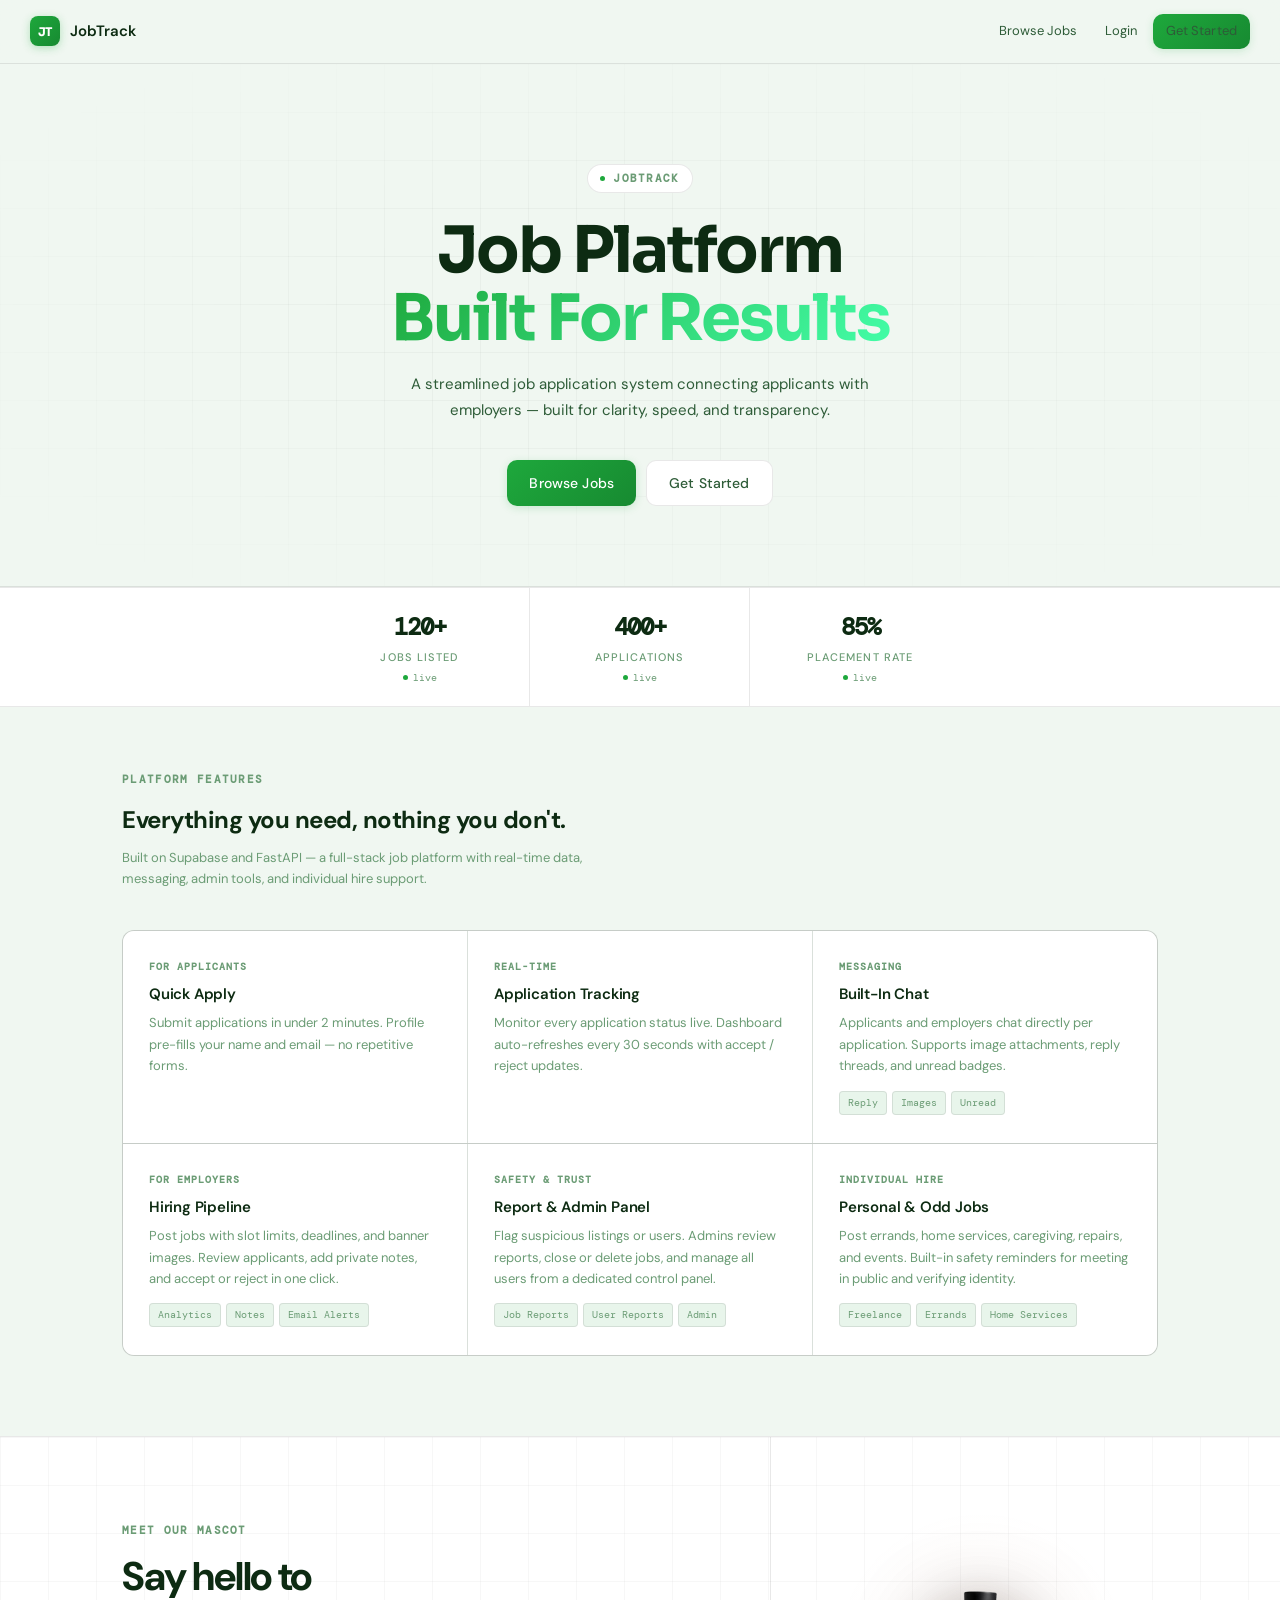
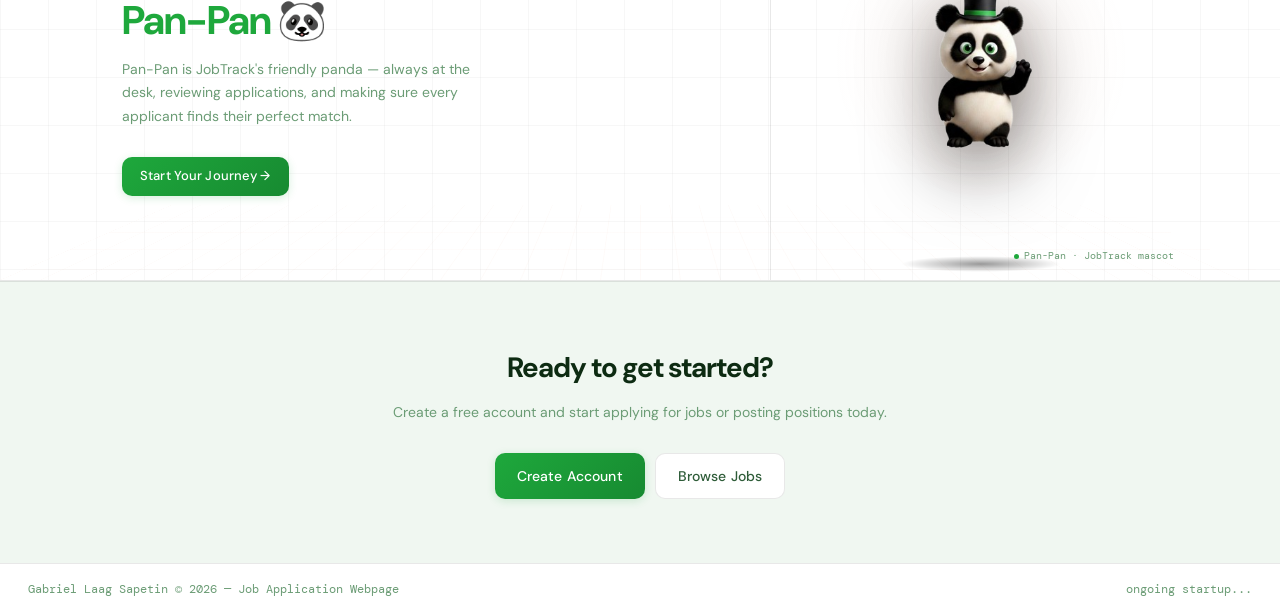
==== commit 3054850e: "Revert "design" This reverts commit c352600eff5f14cc5324f84e935c37074cfa0678." ====
--- a/job-application-system/frontend/index.html
+++ b/job-application-system/frontend/index.html
@@ -11,7 +11,7 @@
     @keyframes fadeUp { from{opacity:0;transform:translateY(16px)} to{opacity:1;transform:translateY(0)} }
 
     /* ── Nav ── */
-    .nav-user-chip { display:flex;align-items:center;gap:8px;padding:5px 12px 5px 6px;background:var(--surface);border:2px solid var(--border);border-radius:4px;cursor:pointer;transition:all 0.15s;text-decoration:none;box-shadow:2px 2px 0px rgba(0,0,0,0.06); }
+    .nav-user-chip { display:flex;align-items:center;gap:8px;padding:5px 12px 5px 6px;background:var(--surface);border:1px solid var(--border);border-radius:100px;cursor:pointer;transition:all 0.15s;text-decoration:none; }
     .nav-user-chip:hover { border-color:rgba(255,255,255,0.15);background:var(--surface2); }
     .nav-user-avatar { width:24px;height:24px;border-radius:50%;background:var(--surface3);display:grid;place-items:center;font-size:10px;font-weight:700;color:var(--ink);overflow:hidden;flex-shrink:0; }
     .nav-user-avatar img { width:100%;height:100%;object-fit:cover;border-radius:50%; }
@@ -24,7 +24,7 @@
       text-align:center;
       position:relative;
       overflow:hidden;
-      border-bottom:2px solid var(--ink);
+      border-bottom:1px solid var(--border);
     }
     .hero-grid-bg {
       position:absolute;inset:0;
@@ -42,8 +42,8 @@
       font-size:11px;font-weight:600;font-family:var(--mono);
       text-transform:uppercase;letter-spacing:0.12em;color:var(--ink-muted);
       margin-bottom:24px;
-      background:var(--surface);border:2px solid var(--border);
-      padding:5px 12px;border-radius:4px;box-shadow:2px 2px 0px rgba(0,0,0,0.05);
+      background:var(--surface);border:1px solid var(--border);
+      padding:5px 12px;border-radius:100px;
     }
     .hero-eyebrow::before { content:"";width:5px;height:5px;border-radius:50%;background:var(--accent); }
     .hero-title {
@@ -59,8 +59,8 @@
 
     /* ── Pan-Pan section (below features, above CTA) ── */
     .panpan-section {
-      border-top:2px solid var(--ink);
-      border-bottom:2px solid var(--ink);
+      border-top:1px solid var(--border);
+      border-bottom:1px solid var(--border);
       background:var(--surface);
       overflow:hidden;
       position:relative;
@@ -109,7 +109,7 @@
       max-width:380px;margin-bottom:28px;
     }
     .panpan-svg-col {
-      border-left:2px solid var(--ink);
+      border-left:1px solid var(--border);
       display:flex;align-items:flex-end;justify-content:center;
       padding:32px 0 0;
       overflow:hidden;
@@ -152,8 +152,8 @@
     .panpan-name-tag::before { content:"";width:5px;height:5px;border-radius:50%;background:var(--green);animation:pulse 2s infinite; }
 
     /* ── Stats ── */
-    .stats-bar { display:flex;justify-content:center;border-bottom:2px solid var(--ink);background:var(--surface); }
-    .stats-bar-item { flex:1;max-width:220px;padding:20px 24px;text-align:center;border-right:2px solid var(--border); }
+    .stats-bar { display:flex;justify-content:center;border-bottom:1px solid var(--border);background:var(--surface); }
+    .stats-bar-item { flex:1;max-width:220px;padding:20px 24px;text-align:center;border-right:1px solid var(--border); }
     .stats-bar-item:last-child { border-right:none; }
     .stats-bar-num { font-size:24px;font-weight:700;color:var(--ink);font-family:var(--mono);letter-spacing:-1px;margin-bottom:3px; }
     .stats-bar-label { font-size:11px;color:var(--ink-muted);text-transform:uppercase;letter-spacing:0.1em;font-weight:500; }
@@ -166,24 +166,24 @@
     .features-label { font-size:11px;font-weight:600;font-family:var(--mono);text-transform:uppercase;letter-spacing:0.12em;color:var(--ink-muted);margin-bottom:12px; }
     .features-heading { font-size:24px;font-weight:700;letter-spacing:-0.5px;margin-bottom:8px;color:var(--ink); }
     .features-sub { font-size:13px;color:var(--ink-muted);line-height:1.65;max-width:480px;margin-bottom:40px; }
-    .feat-grid { display:grid;grid-template-columns:repeat(3,1fr);gap:2px;background:var(--ink);border:2px solid var(--ink);border-radius:4px 4px 0 0;overflow:hidden;box-shadow:4px 4px 0px rgba(0,0,0,0.08); }
-    .feat-grid-bottom { display:grid;grid-template-columns:repeat(3,1fr);gap:2px;background:var(--ink);border:2px solid var(--ink);border-top:none;border-radius:0 0 4px 4px;overflow:hidden;box-shadow:4px 4px 0px rgba(0,0,0,0.08); }
-    .feat-card { background:var(--surface);padding:28px 26px;transition:all 0.18s; }
-    .feat-card:hover { background:var(--surface2);transform:translate(-1px,-1px); }
+    .feat-grid { display:grid;grid-template-columns:repeat(3,1fr);gap:1px;background:var(--border);border:1px solid var(--border);border-radius:12px 12px 0 0;overflow:hidden; }
+    .feat-grid-bottom { display:grid;grid-template-columns:repeat(3,1fr);gap:1px;background:var(--border);border:1px solid var(--border);border-top:none;border-radius:0 0 12px 12px;overflow:hidden; }
+    .feat-card { background:var(--surface);padding:28px 26px;transition:background 0.15s; }
+    .feat-card:hover { background:var(--surface2); }
     .feat-card-label { font-size:10px;font-weight:700;font-family:var(--mono);text-transform:uppercase;letter-spacing:0.1em;color:var(--ink-muted);margin-bottom:10px; }
     .feat-card h3 { font-size:15px;font-weight:600;color:var(--ink);letter-spacing:-0.2px;margin-bottom:8px;line-height:1.3; }
     .feat-card p { font-size:13px;color:var(--ink-muted);line-height:1.65; }
     .feat-tags { display:flex;flex-wrap:wrap;gap:5px;margin-top:14px; }
-    .feat-tag { font-size:10px;font-family:var(--mono);padding:3px 8px;background:var(--surface2);border:2px solid var(--border);border-radius:4px;color:var(--ink-muted);box-shadow:1px 1px 0px rgba(0,0,0,0.04); }
+    .feat-tag { font-size:10px;font-family:var(--mono);padding:3px 8px;background:var(--surface2);border:1px solid var(--border);border-radius:4px;color:var(--ink-muted); }
 
     /* ── CTA ── */
-    .cta-section { border-top:2px solid var(--ink);padding:64px 32px;text-align:center; }
+    .cta-section { border-top:1px solid var(--border);padding:64px 32px;text-align:center; }
     .cta-section h2 { font-size:28px;font-weight:700;letter-spacing:-1px;margin-bottom:10px;color:var(--ink); }
     .cta-section p { font-size:14px;color:var(--ink-muted);margin-bottom:28px;line-height:1.7; }
     .cta-btns { display:flex;gap:10px;justify-content:center; }
 
     /* ── Footer ── */
-    .landing-footer { border-top:2px solid var(--ink);padding:16px 28px;display:flex;justify-content:space-between;align-items:center; }
+    .landing-footer { border-top:1px solid var(--border);padding:16px 28px;display:flex;justify-content:space-between;align-items:center; }
     .landing-footer p { font-size:12px;color:var(--ink-muted);font-family:var(--mono); }
 
     /* ── Responsive ── */
@@ -195,7 +195,7 @@
       .hero-sub { font-size:14px; }
       /* panpan section stack */
       .panpan-inner { grid-template-columns:1fr; }
-      .panpan-svg-col { border-left:none; border-top:2px solid var(--ink); min-height:260px; }
+      .panpan-svg-col { border-left:none; border-top:1px solid var(--border); min-height:260px; }
       .panpan-text { padding:36px 24px 28px; }
     }
     @media (max-width:600px) {
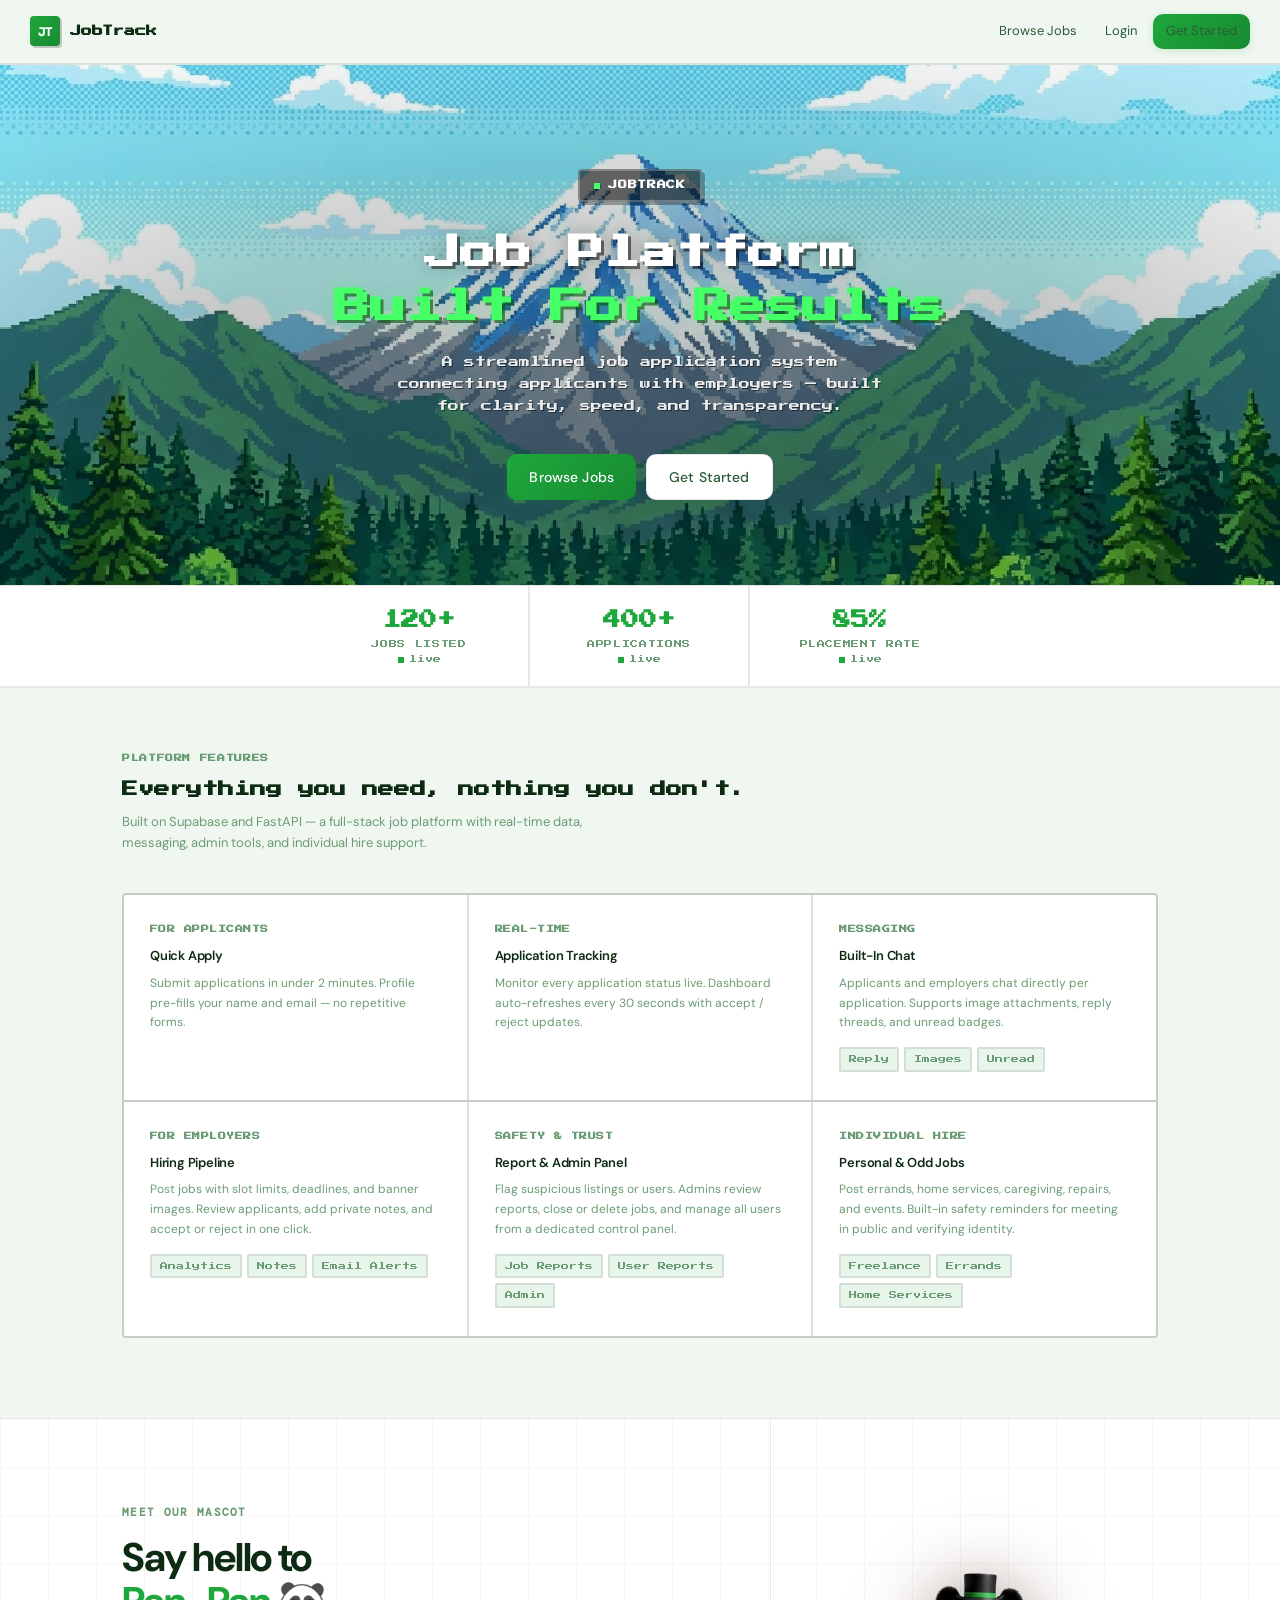
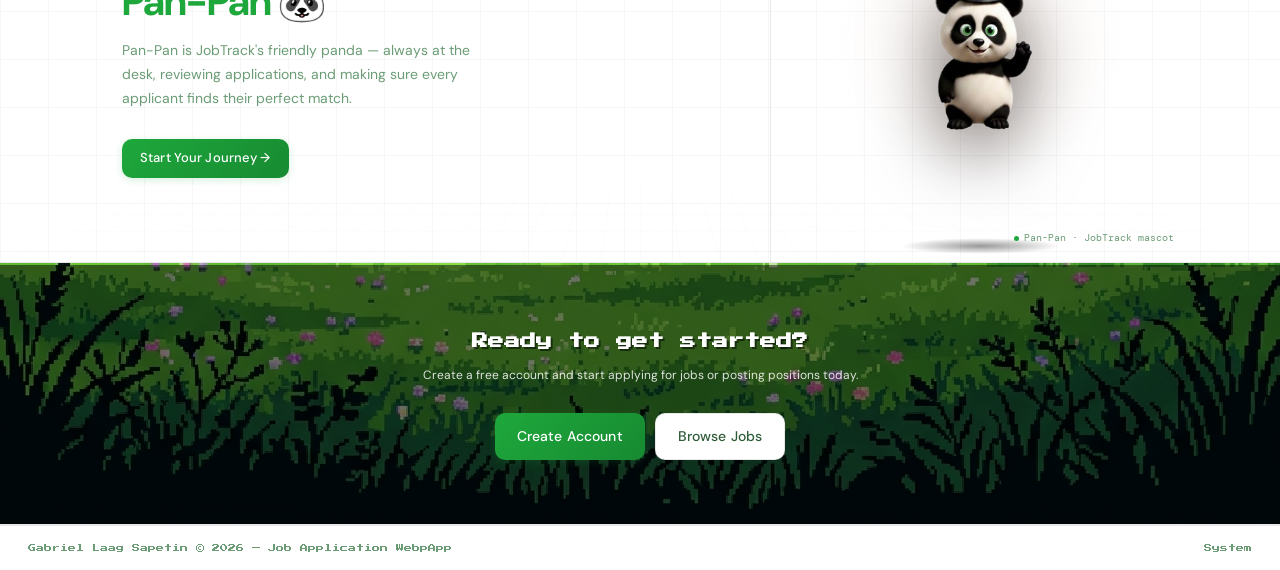
==== commit fa49f5de: "changes" ====
--- a/job-application-system/frontend/index.html
+++ b/job-application-system/frontend/index.html
@@ -1,222 +1,713 @@
 <!DOCTYPE html>
 <html lang="en">
+
 <head>
-  <meta charset="UTF-8"/>
-  <meta name="viewport" content="width=device-width, initial-scale=1.0"/>
+  <meta charset="UTF-8" />
+  <meta name="viewport" content="width=device-width, initial-scale=1.0" />
   <title>JobTrack — Job Application System</title>
-  <link rel="stylesheet" href="css/style.css"/>
+  <link href="https://fonts.googleapis.com/css2?family=Press+Start+2P&display=swap" rel="stylesheet" />
+  <link rel="stylesheet" href="css/style.css" />
   <style>
-    @keyframes pulse  { 0%,100%{opacity:1}50%{opacity:0.5} }
-    @keyframes floatY { 0%,100%{transform:translateY(0px) rotate(-2deg)} 50%{transform:translateY(-14px) rotate(2deg)} }
-    @keyframes fadeUp { from{opacity:0;transform:translateY(16px)} to{opacity:1;transform:translateY(0)} }
+    @keyframes pulse {
+
+      0%,
+      100% {
+        opacity: 1
+      }
+
+      50% {
+        opacity: 0.5
+      }
+    }
+
+    @keyframes floatY {
+
+      0%,
+      100% {
+        transform: translateY(0px) rotate(-2deg)
+      }
+
+      50% {
+        transform: translateY(-14px) rotate(2deg)
+      }
+    }
+
+    @keyframes fadeUp {
+      from {
+        opacity: 0;
+        transform: translateY(16px)
+      }
+
+      to {
+        opacity: 1;
+        transform: translateY(0)
+      }
+    }
 
     /* ── Nav ── */
-    .nav-user-chip { display:flex;align-items:center;gap:8px;padding:5px 12px 5px 6px;background:var(--surface);border:1px solid var(--border);border-radius:100px;cursor:pointer;transition:all 0.15s;text-decoration:none; }
-    .nav-user-chip:hover { border-color:rgba(255,255,255,0.15);background:var(--surface2); }
-    .nav-user-avatar { width:24px;height:24px;border-radius:50%;background:var(--surface3);display:grid;place-items:center;font-size:10px;font-weight:700;color:var(--ink);overflow:hidden;flex-shrink:0; }
-    .nav-user-avatar img { width:100%;height:100%;object-fit:cover;border-radius:50%; }
-    .nav-user-name { font-size:12px;font-weight:500;color:var(--ink); }
-    .nav-user-role { font-size:10px;color:var(--ink-muted);font-family:var(--mono); }
+    .nav-user-chip {
+      display: flex;
+      align-items: center;
+      gap: 8px;
+      padding: 5px 12px 5px 6px;
+      background: var(--surface);
+      border: 1px solid var(--border);
+      border-radius: 100px;
+      cursor: pointer;
+      transition: all 0.15s;
+      text-decoration: none;
+    }
+
+    .nav-user-chip:hover {
+      border-color: rgba(255, 255, 255, 0.15);
+      background: var(--surface2);
+    }
+
+    .nav-user-avatar {
+      width: 24px;
+      height: 24px;
+      border-radius: 50%;
+      background: var(--surface3);
+      display: grid;
+      place-items: center;
+      font-size: 10px;
+      font-weight: 700;
+      color: var(--ink);
+      overflow: hidden;
+      flex-shrink: 0;
+    }
+
+    .nav-user-avatar img {
+      width: 100%;
+      height: 100%;
+      object-fit: cover;
+      border-radius: 50%;
+    }
+
+    .nav-user-name {
+      font-size: 12px;
+      font-weight: 500;
+      color: var(--ink);
+    }
+
+    .nav-user-role {
+      font-size: 10px;
+      color: var(--ink-muted);
+      font-family: var(--mono);
+    }
 
     /* ── HERO ── */
+    /* ── Pixel font ── */
+    .pixel-font {
+      font-family: 'Press Start 2P', monospace !important;
+      image-rendering: pixelated;
+    }
+
     .hero-section {
-      padding:100px 32px 80px;
-      text-align:center;
-      position:relative;
-      overflow:hidden;
-      border-bottom:1px solid var(--border);
-    }
+      padding: 100px 32px 80px;
+      text-align: center;
+      position: relative;
+      overflow: hidden;
+      border-bottom: none;
+      background: url('images/pixel-bg.png') center center / cover no-repeat;
+      background-attachment: scroll;
+      min-height: 520px;
+      image-rendering: pixelated;
+    }
+
     .hero-grid-bg {
-      position:absolute;inset:0;
-      background-image:linear-gradient(var(--border) 1px,transparent 1px),linear-gradient(90deg,var(--border) 1px,transparent 1px);
-      background-size:48px 48px;opacity:0.35;
-      mask-image:radial-gradient(ellipse 80% 80% at 50% 50%,black 30%,transparent 80%);
-      pointer-events:none;
-    }
+      position: absolute;
+      inset: 0;
+      background: linear-gradient(180deg, rgba(0, 0, 0, 0.10) 0%, rgba(0, 0, 0, 0.35) 100%);
+      pointer-events: none;
+    }
+
     .hero-left {
-      position:relative; z-index:2;
-      animation:fadeUp 0.6s ease forwards;
-    }
+      position: relative;
+      z-index: 2;
+      animation: fadeUp 0.6s ease forwards;
+    }
+
     .hero-eyebrow {
-      display:inline-flex;align-items:center;gap:8px;
-      font-size:11px;font-weight:600;font-family:var(--mono);
-      text-transform:uppercase;letter-spacing:0.12em;color:var(--ink-muted);
-      margin-bottom:24px;
-      background:var(--surface);border:1px solid var(--border);
-      padding:5px 12px;border-radius:100px;
-    }
-    .hero-eyebrow::before { content:"";width:5px;height:5px;border-radius:50%;background:var(--accent); }
+      display: inline-flex;
+      align-items: center;
+      gap: 8px;
+      font-size: 9px;
+      font-weight: 600;
+      font-family: 'Press Start 2P', monospace;
+      text-transform: uppercase;
+      letter-spacing: 0.08em;
+      color: #fff;
+      margin-bottom: 24px;
+      background: rgba(0, 0, 0, 0.55);
+      border: 2px solid rgba(255, 255, 255, 0.25);
+      padding: 7px 14px;
+      border-radius: 4px;
+      box-shadow: 3px 3px 0px rgba(0, 0, 0, 0.3);
+    }
+
+    .hero-eyebrow::before {
+      content: "";
+      width: 6px;
+      height: 6px;
+      border-radius: 0;
+      background: #44ff66;
+    }
+
     .hero-title {
-      font-size:clamp(36px,5vw,64px);font-weight:700;line-height:1.06;
-      letter-spacing:-2px;margin-bottom:18px;color:var(--ink);
-    }
+      font-family: 'Press Start 2P', monospace;
+      font-size: clamp(18px, 3.5vw, 36px);
+      font-weight: 700;
+      line-height: 1.5;
+      letter-spacing: 0px;
+      margin-bottom: 18px;
+      color: #fff;
+      text-shadow: 3px 3px 0px rgba(0, 0, 0, 0.5), 0 0 20px rgba(0, 0, 0, 0.3);
+    }
+
     .hero-title .hl {
-      background:linear-gradient(135deg,var(--accent),#44ffaa);
-      -webkit-background-clip:text;-webkit-text-fill-color:transparent;background-clip:text;
-    }
-    .hero-sub { font-size:15px;color:var(--ink-soft);line-height:1.75;max-width:460px;margin:0 auto 36px; }
-    .hero-cta { display:flex;gap:10px;justify-content:center;flex-wrap:wrap; }
+      color: #44ff66;
+      -webkit-text-fill-color: #44ff66;
+      background: none;
+      -webkit-background-clip: unset;
+      background-clip: unset;
+      text-shadow: 3px 3px 0px rgba(0, 80, 0, 0.6), 0 0 16px rgba(68, 255, 102, 0.3);
+    }
+
+    .hero-sub {
+      font-size: 11px;
+      color: rgba(255, 255, 255, 0.9);
+      line-height: 2;
+      max-width: 500px;
+      margin: 0 auto 36px;
+      text-shadow: 1px 1px 0px rgba(0, 0, 0, 0.5);
+      font-family: 'Press Start 2P', monospace;
+    }
+
+    .hero-cta {
+      display: flex;
+      gap: 10px;
+      justify-content: center;
+      flex-wrap: wrap;
+    }
 
     /* ── Pan-Pan section (below features, above CTA) ── */
     .panpan-section {
-      border-top:1px solid var(--border);
-      border-bottom:1px solid var(--border);
-      background:var(--surface);
-      overflow:hidden;
-      position:relative;
-    }
+      border-top: 1px solid var(--border);
+      border-bottom: 1px solid var(--border);
+      background: var(--surface);
+      overflow: hidden;
+      position: relative;
+    }
+
     /* dark grid bg same style as hero */
     .panpan-section::before {
-      content:"";
-      position:absolute;inset:0;
-      background-image:linear-gradient(var(--border) 1px,transparent 1px),linear-gradient(90deg,var(--border) 1px,transparent 1px);
-      background-size:48px 48px;opacity:0.35;
-      pointer-events:none;
-    }
+      content: "";
+      position: absolute;
+      inset: 0;
+      background-image: linear-gradient(var(--border) 1px, transparent 1px), linear-gradient(90deg, var(--border) 1px, transparent 1px);
+      background-size: 48px 48px;
+      opacity: 0.35;
+      pointer-events: none;
+    }
+
     /* 3D floor grid at bottom */
     .panpan-section::after {
-      content:"";
-      position:absolute;bottom:0;left:0;right:0;height:180px;
+      content: "";
+      position: absolute;
+      bottom: 0;
+      left: 0;
+      right: 0;
+      height: 180px;
       background:
-        linear-gradient(rgba(232,149,109,0.04) 1px,transparent 1px),
-        linear-gradient(90deg,rgba(232,149,109,0.04) 1px,transparent 1px);
-      background-size:40px 40px;
-      transform:perspective(400px) rotateX(55deg);
-      transform-origin:bottom center;
-      pointer-events:none;
-    }
+        linear-gradient(rgba(232, 149, 109, 0.04) 1px, transparent 1px),
+        linear-gradient(90deg, rgba(232, 149, 109, 0.04) 1px, transparent 1px);
+      background-size: 40px 40px;
+      transform: perspective(400px) rotateX(55deg);
+      transform-origin: bottom center;
+      pointer-events: none;
+    }
+
     .panpan-inner {
-      max-width:1100px;margin:0 auto;
-      display:grid;grid-template-columns:1fr 420px;
-      align-items:center;gap:0;
-      position:relative;z-index:2;
-    }
+      max-width: 1100px;
+      margin: 0 auto;
+      display: grid;
+      grid-template-columns: 1fr 420px;
+      align-items: center;
+      gap: 0;
+      position: relative;
+      z-index: 2;
+    }
+
     .panpan-text {
-      padding:64px 48px 64px 32px;
-    }
+      padding: 64px 48px 64px 32px;
+    }
+
     .panpan-eyebrow {
-      font-size:11px;font-weight:600;font-family:var(--mono);
-      text-transform:uppercase;letter-spacing:0.12em;color:var(--ink-muted);
-      margin-bottom:14px;
-    }
+      font-size: 11px;
+      font-weight: 600;
+      font-family: var(--mono);
+      text-transform: uppercase;
+      letter-spacing: 0.12em;
+      color: var(--ink-muted);
+      margin-bottom: 14px;
+    }
+
     .panpan-title {
-      font-size:clamp(26px,3.5vw,40px);font-weight:700;
-      letter-spacing:-1.2px;line-height:1.1;margin-bottom:16px;color:var(--ink);
-    }
-    .panpan-name { color:var(--accent); }
+      font-size: clamp(26px, 3.5vw, 40px);
+      font-weight: 700;
+      letter-spacing: -1.2px;
+      line-height: 1.1;
+      margin-bottom: 16px;
+      color: var(--ink);
+    }
+
+    .panpan-name {
+      color: var(--accent);
+    }
+
     .panpan-sub {
-      font-size:14px;color:var(--ink-muted);line-height:1.7;
-      max-width:380px;margin-bottom:28px;
-    }
+      font-size: 14px;
+      color: var(--ink-muted);
+      line-height: 1.7;
+      max-width: 380px;
+      margin-bottom: 28px;
+    }
+
     .panpan-svg-col {
-      border-left:1px solid var(--border);
-      display:flex;align-items:flex-end;justify-content:center;
-      padding:32px 0 0;
-      overflow:hidden;
-      min-height:340px;
-      position:relative;
-    }
+      border-left: 1px solid var(--border);
+      display: flex;
+      align-items: flex-end;
+      justify-content: center;
+      padding: 32px 0 0;
+      overflow: hidden;
+      min-height: 340px;
+      position: relative;
+    }
+
     /* green glow behind Pan-Pan */
     .panpan-glow {
-      position:absolute;
-      width:300px;height:300px;border-radius:50%;
-      background:radial-gradient(circle,rgba(232,149,109,0.07) 0%,transparent 70%);
-      top:50%;left:50%;transform:translate(-50%,-50%);
-      pointer-events:none;
-    }
+      position: absolute;
+      width: 300px;
+      height: 300px;
+      border-radius: 50%;
+      background: radial-gradient(circle, rgba(232, 149, 109, 0.07) 0%, transparent 70%);
+      top: 50%;
+      left: 50%;
+      transform: translate(-50%, -50%);
+      pointer-events: none;
+    }
+
     .panpan-float-wrap {
-      position:relative;z-index:3;
-      animation:floatY 4s ease-in-out infinite;
-      filter:drop-shadow(0 20px 36px rgba(0,0,0,0.55)) drop-shadow(0 6px 14px rgba(232,149,109,0.08));
-      width:100%;max-width:400px;
-      display:flex;align-items:flex-end;justify-content:center;
-    }
+      position: relative;
+      z-index: 3;
+      animation: floatY 4s ease-in-out infinite;
+      filter: drop-shadow(0 20px 36px rgba(0, 0, 0, 0.55)) drop-shadow(0 6px 14px rgba(232, 149, 109, 0.08));
+      width: 100%;
+      max-width: 400px;
+      display: flex;
+      align-items: flex-end;
+      justify-content: center;
+    }
+
     .panpan-mascot-img {
-      width:100%;max-width:300px;height:auto;
-      object-fit:contain;
-      pointer-events:none;
-      user-select:none;
-    }
+      width: 100%;
+      max-width: 300px;
+      height: auto;
+      object-fit: contain;
+      pointer-events: none;
+      user-select: none;
+    }
+
     .panpan-floor-shadow {
-      position:absolute;bottom:8px;left:50%;transform:translateX(-50%);
-      width:160px;height:16px;
-      background:radial-gradient(ellipse,rgba(0,0,0,0.4) 0%,transparent 70%);
-      border-radius:50%;z-index:2;
-      animation:floatY 4s ease-in-out infinite reverse;
-    }
+      position: absolute;
+      bottom: 8px;
+      left: 50%;
+      transform: translateX(-50%);
+      width: 160px;
+      height: 16px;
+      background: radial-gradient(ellipse, rgba(0, 0, 0, 0.4) 0%, transparent 70%);
+      border-radius: 50%;
+      z-index: 2;
+      animation: floatY 4s ease-in-out infinite reverse;
+    }
+
     .panpan-name-tag {
-      position:absolute;bottom:16px;right:16px;z-index:4;
-      font-size:10px;font-family:var(--mono);color:var(--ink-muted);
-      display:flex;align-items:center;gap:5px;
-    }
-    .panpan-name-tag::before { content:"";width:5px;height:5px;border-radius:50%;background:var(--green);animation:pulse 2s infinite; }
+      position: absolute;
+      bottom: 16px;
+      right: 16px;
+      z-index: 4;
+      font-size: 10px;
+      font-family: var(--mono);
+      color: var(--ink-muted);
+      display: flex;
+      align-items: center;
+      gap: 5px;
+    }
+
+    .panpan-name-tag::before {
+      content: "";
+      width: 5px;
+      height: 5px;
+      border-radius: 50%;
+      background: var(--green);
+      animation: pulse 2s infinite;
+    }
 
     /* ── Stats ── */
-    .stats-bar { display:flex;justify-content:center;border-bottom:1px solid var(--border);background:var(--surface); }
-    .stats-bar-item { flex:1;max-width:220px;padding:20px 24px;text-align:center;border-right:1px solid var(--border); }
-    .stats-bar-item:last-child { border-right:none; }
-    .stats-bar-num { font-size:24px;font-weight:700;color:var(--ink);font-family:var(--mono);letter-spacing:-1px;margin-bottom:3px; }
-    .stats-bar-label { font-size:11px;color:var(--ink-muted);text-transform:uppercase;letter-spacing:0.1em;font-weight:500; }
-    .stats-live-badge { display:flex;align-items:center;justify-content:center;gap:5px;font-size:10px;font-family:var(--mono);color:var(--ink-muted);margin-top:3px; }
-    .stats-live-badge .dot { width:5px;height:5px;border-radius:50%;background:var(--green);animation:pulse 2s infinite; }
-    .stat-updating { color:var(--ink) !important; }
+    .stats-bar {
+      display: flex;
+      justify-content: center;
+      border-bottom: 2px solid var(--border);
+      background: var(--surface);
+    }
+
+    .stats-bar-item {
+      flex: 1;
+      max-width: 220px;
+      padding: 20px 24px;
+      text-align: center;
+      border-right: 2px solid var(--border);
+    }
+
+    .stats-bar-item:last-child {
+      border-right: none;
+    }
+
+    .stats-bar-num {
+      font-size: 18px;
+      font-weight: 700;
+      color: var(--accent);
+      font-family: 'Press Start 2P', monospace;
+      letter-spacing: 0px;
+      margin-bottom: 3px;
+    }
+
+    .stats-bar-label {
+      font-size: 8px;
+      color: var(--ink-muted);
+      text-transform: uppercase;
+      letter-spacing: 0.08em;
+      font-weight: 500;
+      font-family: 'Press Start 2P', monospace;
+    }
+
+    .stats-live-badge {
+      display: flex;
+      align-items: center;
+      justify-content: center;
+      gap: 5px;
+      font-size: 8px;
+      font-family: 'Press Start 2P', monospace;
+      color: var(--ink-muted);
+      margin-top: 3px;
+    }
+
+    .stats-live-badge .dot {
+      width: 6px;
+      height: 6px;
+      border-radius: 0;
+      background: var(--green);
+      animation: pulse 2s infinite;
+    }
+
+    .stat-updating {
+      color: var(--ink) !important;
+    }
 
     /* ── Features ── */
-    .features-section { max-width:1100px;margin:0 auto;padding:64px 32px 80px; }
-    .features-label { font-size:11px;font-weight:600;font-family:var(--mono);text-transform:uppercase;letter-spacing:0.12em;color:var(--ink-muted);margin-bottom:12px; }
-    .features-heading { font-size:24px;font-weight:700;letter-spacing:-0.5px;margin-bottom:8px;color:var(--ink); }
-    .features-sub { font-size:13px;color:var(--ink-muted);line-height:1.65;max-width:480px;margin-bottom:40px; }
-    .feat-grid { display:grid;grid-template-columns:repeat(3,1fr);gap:1px;background:var(--border);border:1px solid var(--border);border-radius:12px 12px 0 0;overflow:hidden; }
-    .feat-grid-bottom { display:grid;grid-template-columns:repeat(3,1fr);gap:1px;background:var(--border);border:1px solid var(--border);border-top:none;border-radius:0 0 12px 12px;overflow:hidden; }
-    .feat-card { background:var(--surface);padding:28px 26px;transition:background 0.15s; }
-    .feat-card:hover { background:var(--surface2); }
-    .feat-card-label { font-size:10px;font-weight:700;font-family:var(--mono);text-transform:uppercase;letter-spacing:0.1em;color:var(--ink-muted);margin-bottom:10px; }
-    .feat-card h3 { font-size:15px;font-weight:600;color:var(--ink);letter-spacing:-0.2px;margin-bottom:8px;line-height:1.3; }
-    .feat-card p { font-size:13px;color:var(--ink-muted);line-height:1.65; }
-    .feat-tags { display:flex;flex-wrap:wrap;gap:5px;margin-top:14px; }
-    .feat-tag { font-size:10px;font-family:var(--mono);padding:3px 8px;background:var(--surface2);border:1px solid var(--border);border-radius:4px;color:var(--ink-muted); }
+    .features-section {
+      max-width: 1100px;
+      margin: 0 auto;
+      padding: 64px 32px 80px;
+    }
+
+    .features-label {
+      font-size: 8px;
+      font-weight: 600;
+      font-family: 'Press Start 2P', monospace;
+      text-transform: uppercase;
+      letter-spacing: 0.08em;
+      color: var(--ink-muted);
+      margin-bottom: 12px;
+    }
+
+    .features-heading {
+      font-size: 16px;
+      font-weight: 700;
+      letter-spacing: 0px;
+      margin-bottom: 8px;
+      color: var(--ink);
+      font-family: 'Press Start 2P', monospace;
+    }
+
+    .features-sub {
+      font-size: 13px;
+      color: var(--ink-muted);
+      line-height: 1.65;
+      max-width: 480px;
+      margin-bottom: 40px;
+    }
+
+    .feat-grid {
+      display: grid;
+      grid-template-columns: repeat(3, 1fr);
+      gap: 2px;
+      background: var(--border);
+      border: 2px solid var(--border);
+      border-radius: 4px 4px 0 0;
+      overflow: hidden;
+    }
+
+    .feat-grid-bottom {
+      display: grid;
+      grid-template-columns: repeat(3, 1fr);
+      gap: 2px;
+      background: var(--border);
+      border: 2px solid var(--border);
+      border-top: none;
+      border-radius: 0 0 4px 4px;
+      overflow: hidden;
+    }
+
+    .feat-card {
+      background: var(--surface);
+      padding: 28px 26px;
+      transition: background 0.15s;
+    }
+
+    .feat-card:hover {
+      background: var(--surface2);
+    }
+
+    .feat-card-label {
+      font-size: 8px;
+      font-weight: 700;
+      font-family: 'Press Start 2P', monospace;
+      text-transform: uppercase;
+      letter-spacing: 0.06em;
+      color: var(--ink-muted);
+      margin-bottom: 10px;
+    }
+
+    .feat-card h3 {
+      font-size: 13px;
+      font-weight: 600;
+      color: var(--ink);
+      letter-spacing: -0.2px;
+      margin-bottom: 8px;
+      line-height: 1.5;
+    }
+
+    .feat-card p {
+      font-size: 12px;
+      color: var(--ink-muted);
+      line-height: 1.65;
+    }
+
+    .feat-tags {
+      display: flex;
+      flex-wrap: wrap;
+      gap: 5px;
+      margin-top: 14px;
+    }
+
+    .feat-tag {
+      font-size: 8px;
+      font-family: 'Press Start 2P', monospace;
+      padding: 4px 8px;
+      background: var(--surface2);
+      border: 2px solid var(--border);
+      border-radius: 2px;
+      color: var(--ink-muted);
+    }
 
     /* ── CTA ── */
-    .cta-section { border-top:1px solid var(--border);padding:64px 32px;text-align:center; }
-    .cta-section h2 { font-size:28px;font-weight:700;letter-spacing:-1px;margin-bottom:10px;color:var(--ink); }
-    .cta-section p { font-size:14px;color:var(--ink-muted);margin-bottom:28px;line-height:1.7; }
-    .cta-btns { display:flex;gap:10px;justify-content:center; }
+    .cta-section {
+      border-top: 2px solid var(--border);
+      padding: 64px 32px;
+      text-align: center;
+      background: url('images/pixel-bg.png') center bottom / cover no-repeat;
+      position: relative;
+      image-rendering: pixelated;
+    }
+
+    .cta-section::before {
+      content: '';
+      position: absolute;
+      inset: 0;
+      background: rgba(0, 0, 0, 0.55);
+      pointer-events: none;
+    }
+
+    .cta-section>* {
+      position: relative;
+      z-index: 2;
+    }
+
+    .cta-section h2 {
+      font-size: 16px;
+      font-weight: 700;
+      letter-spacing: 0px;
+      margin-bottom: 10px;
+      color: #fff;
+      font-family: 'Press Start 2P', monospace;
+      text-shadow: 2px 2px 0px rgba(0, 0, 0, 0.5);
+    }
+
+    .cta-section p {
+      font-size: 12px;
+      color: rgba(255, 255, 255, 0.85);
+      margin-bottom: 28px;
+      line-height: 1.7;
+    }
+
+    .cta-btns {
+      display: flex;
+      gap: 10px;
+      justify-content: center;
+    }
 
     /* ── Footer ── */
-    .landing-footer { border-top:1px solid var(--border);padding:16px 28px;display:flex;justify-content:space-between;align-items:center; }
-    .landing-footer p { font-size:12px;color:var(--ink-muted);font-family:var(--mono); }
+    .landing-footer {
+      border-top: 2px solid var(--border);
+      padding: 16px 28px;
+      display: flex;
+      justify-content: space-between;
+      align-items: center;
+      background: var(--surface);
+    }
+
+    .landing-footer p {
+      font-size: 8px;
+      color: var(--ink-muted);
+      font-family: 'Press Start 2P', monospace;
+    }
 
     /* ── Responsive ── */
     @media (max-width:900px) {
-      .hero-section { grid-template-columns:1fr; min-height:auto; padding:48px 20px 36px; }
-      .hero-left { padding:0; }
-      .hero-right { min-height:60vw; border-left:none; border-top:1px solid var(--border); }
-      .panpan-pointer { display:none; }
-      .hero-sub { font-size:14px; }
-      /* panpan section stack */
-      .panpan-inner { grid-template-columns:1fr; }
-      .panpan-svg-col { border-left:none; border-top:1px solid var(--border); min-height:260px; }
-      .panpan-text { padding:36px 24px 28px; }
-    }
+      .hero-section {
+        grid-template-columns: 1fr;
+        min-height: auto;
+        padding: 60px 20px 36px;
+      }
+
+      .hero-left {
+        padding: 0;
+      }
+
+      .hero-right {
+        min-height: 60vw;
+        border-left: none;
+        border-top: 1px solid var(--border);
+      }
+
+      .panpan-pointer {
+        display: none;
+      }
+
+      .hero-sub {
+        font-size: 9px;
+      }
+
+      .hero-title {
+        font-size: clamp(14px, 4vw, 24px);
+      }
+
+      .panpan-inner {
+        grid-template-columns: 1fr;
+      }
+
+      .panpan-svg-col {
+        border-left: none;
+        border-top: 1px solid var(--border);
+        min-height: 260px;
+      }
+
+      .panpan-text {
+        padding: 36px 24px 28px;
+      }
+    }
+
     @media (max-width:600px) {
-      .feat-grid,.feat-grid-bottom { grid-template-columns:1fr; }
-      .hero-cta,.cta-btns { flex-direction:column; align-items:stretch; }
-      .hero-cta .btn, .cta-btns .btn { justify-content:center; }
-      .cta-btns { align-items:center; }
-      .hero-section { padding:36px 16px 28px; }
-      .stats-bar-num { font-size:20px; }
-      .stats-bar-item { padding:14px 12px; }
-      .cta-section { padding:36px 16px; }
-      .features-section { padding:36px 16px 48px; }
+
+      .feat-grid,
+      .feat-grid-bottom {
+        grid-template-columns: 1fr;
+      }
+
+      .hero-cta,
+      .cta-btns {
+        flex-direction: column;
+        align-items: stretch;
+      }
+
+      .hero-cta .btn,
+      .cta-btns .btn {
+        justify-content: center;
+      }
+
+      .cta-btns {
+        align-items: center;
+      }
+
+      .hero-section {
+        padding: 36px 16px 28px;
+        min-height: 400px;
+      }
+
+      .stats-bar-num {
+        font-size: 14px;
+      }
+
+      .stats-bar-label {
+        font-size: 7px;
+      }
+
+      .stats-bar-item {
+        padding: 14px 12px;
+      }
+
+      .cta-section {
+        padding: 36px 16px;
+      }
+
+      .cta-section h2 {
+        font-size: 12px;
+      }
+
+      .features-section {
+        padding: 36px 16px 48px;
+      }
+
+      .features-heading {
+        font-size: 12px;
+      }
+
+      .hero-sub {
+        font-size: 8px;
+        line-height: 2.2;
+      }
+
+      .landing-footer {
+        flex-direction: column;
+        gap: 8px;
+        text-align: center;
+      }
+
+      .landing-footer p {
+        font-size: 7px;
+      }
     }
   </style>
 </head>
+
 <body class="landing-body">
 
-  <nav class="landing-nav">
+  <nav class="landing-nav" style="background:rgba(240,247,241,0.96);border-bottom:2px solid var(--border);">
     <div class="landing-nav-logo">
-      <div class="logo-box">JT</div>
-      <span>JobTrack</span>
+      <div class="logo-box" style="border-radius:4px;box-shadow:2px 2px 0px rgba(0,0,0,0.2);">JT</div>
+      <span style="font-family:'Press Start 2P', monospace;font-size:11px;">JobTrack</span>
     </div>
     <button class="landing-hamburger" id="landingHamburger" aria-label="Menu">
       <span></span><span></span><span></span>
@@ -229,8 +720,9 @@
     <div class="hero-grid-bg"></div>
     <div class="hero-left">
       <div class="hero-eyebrow">JobTrack</div>
-      <h1 class="hero-title">Job Platform<br/><span class="hl">Built For Results</span></h1>
-      <p class="hero-sub">A streamlined job application system connecting applicants with employers — built for clarity, speed, and transparency.</p>
+      <h1 class="hero-title">Job Platform<br /><span class="hl">Built For Results</span></h1>
+      <p class="hero-sub">A streamlined job application system connecting applicants with employers — built for clarity,
+        speed, and transparency.</p>
       <div class="hero-cta">
         <a href="pages/jobs.html" class="btn btn-primary btn-lg">Browse Jobs</a>
         <a href="pages/register.html" class="btn btn-ghost btn-lg" id="ctaSecondary">Get Started</a>
@@ -243,17 +735,23 @@
     <div class="stats-bar-item">
       <div class="stats-bar-num" id="statJobs">--</div>
       <div class="stats-bar-label">Jobs Listed</div>
-      <div class="stats-live-badge"><div class="dot"></div>live</div>
+      <div class="stats-live-badge">
+        <div class="dot"></div>live
+      </div>
     </div>
     <div class="stats-bar-item">
       <div class="stats-bar-num" id="statApplicants">--</div>
       <div class="stats-bar-label">Applications</div>
-      <div class="stats-live-badge"><div class="dot"></div>live</div>
+      <div class="stats-live-badge">
+        <div class="dot"></div>live
+      </div>
     </div>
     <div class="stats-bar-item">
       <div class="stats-bar-num" id="statPlacement">--</div>
       <div class="stats-bar-label">Placement Rate</div>
-      <div class="stats-live-badge"><div class="dot"></div>live</div>
+      <div class="stats-live-badge">
+        <div class="dot"></div>live
+      </div>
     </div>
   </div>
 
@@ -261,7 +759,8 @@
   <section class="features-section animate-in">
     <div class="features-label">Platform Features</div>
     <h2 class="features-heading">Everything you need, nothing you don't.</h2>
-    <p class="features-sub">Built on Supabase and FastAPI — a full-stack job platform with real-time data, messaging, admin tools, and individual hire support.</p>
+    <p class="features-sub">Built on Supabase and FastAPI — a full-stack job platform with real-time data, messaging,
+      admin tools, and individual hire support.</p>
     <div class="feat-grid">
       <div class="feat-card">
         <div class="feat-card-label">For Applicants</div>
@@ -271,12 +770,14 @@
       <div class="feat-card">
         <div class="feat-card-label">Real-Time</div>
         <h3>Application Tracking</h3>
-        <p>Monitor every application status live. Dashboard auto-refreshes every 30 seconds with accept / reject updates.</p>
+        <p>Monitor every application status live. Dashboard auto-refreshes every 30 seconds with accept / reject
+          updates.</p>
       </div>
       <div class="feat-card">
         <div class="feat-card-label">Messaging</div>
         <h3>Built-In Chat</h3>
-        <p>Applicants and employers chat directly per application. Supports image attachments, reply threads, and unread badges.</p>
+        <p>Applicants and employers chat directly per application. Supports image attachments, reply threads, and unread
+          badges.</p>
         <div class="feat-tags">
           <span class="feat-tag">Reply</span>
           <span class="feat-tag">Images</span>
@@ -288,7 +789,8 @@
       <div class="feat-card">
         <div class="feat-card-label">For Employers</div>
         <h3>Hiring Pipeline</h3>
-        <p>Post jobs with slot limits, deadlines, and banner images. Review applicants, add private notes, and accept or reject in one click.</p>
+        <p>Post jobs with slot limits, deadlines, and banner images. Review applicants, add private notes, and accept or
+          reject in one click.</p>
         <div class="feat-tags">
           <span class="feat-tag">Analytics</span>
           <span class="feat-tag">Notes</span>
@@ -298,7 +800,8 @@
       <div class="feat-card">
         <div class="feat-card-label">Safety &amp; Trust</div>
         <h3>Report &amp; Admin Panel</h3>
-        <p>Flag suspicious listings or users. Admins review reports, close or delete jobs, and manage all users from a dedicated control panel.</p>
+        <p>Flag suspicious listings or users. Admins review reports, close or delete jobs, and manage all users from a
+          dedicated control panel.</p>
         <div class="feat-tags">
           <span class="feat-tag">Job Reports</span>
           <span class="feat-tag">User Reports</span>
@@ -308,7 +811,8 @@
       <div class="feat-card">
         <div class="feat-card-label">Individual Hire</div>
         <h3>Personal &amp; Odd Jobs</h3>
-        <p>Post errands, home services, caregiving, repairs, and events. Built-in safety reminders for meeting in public and verifying identity.</p>
+        <p>Post errands, home services, caregiving, repairs, and events. Built-in safety reminders for meeting in public
+          and verifying identity.</p>
         <div class="feat-tags">
           <span class="feat-tag">Freelance</span>
           <span class="feat-tag">Errands</span>
@@ -324,14 +828,15 @@
     <div class="panpan-inner">
       <div class="panpan-text">
         <div class="panpan-eyebrow">Meet Our Mascot</div>
-        <h2 class="panpan-title">Say hello to<br/><span class="panpan-name">Pan-Pan</span> 🐼</h2>
-        <p class="panpan-sub">Pan-Pan is JobTrack's friendly panda — always at the desk, reviewing applications, and making sure every applicant finds their perfect match.</p>
+        <h2 class="panpan-title">Say hello to<br /><span class="panpan-name">Pan-Pan</span> 🐼</h2>
+        <p class="panpan-sub">Pan-Pan is JobTrack's friendly panda — always at the desk, reviewing applications, and
+          making sure every applicant finds their perfect match.</p>
         <a href="pages/register.html" class="btn btn-primary">Start Your Journey →</a>
       </div>
       <div class="panpan-svg-col">
         <div class="panpan-glow"></div>
         <div class="panpan-float-wrap">
-          <img src="images/panpan.png" alt="Pan-Pan the JobTrack mascot" class="panpan-mascot-img"/>
+          <img src="images/panpan.png" alt="Pan-Pan the JobTrack mascot" class="panpan-mascot-img" />
         </div>
         <div class="panpan-floor-shadow"></div>
         <div class="panpan-name-tag">Pan-Pan · JobTrack mascot</div>
@@ -350,8 +855,8 @@
   </section>
 
   <footer class="landing-footer">
-    <p>Gabriel Laag Sapetin &copy; 2026 &mdash; Job Application Webpage</p>
-    <p>ongoing startup...</p>
+    <p>Gabriel Laag Sapetin &copy; 2026 &mdash; Job Application WebpApp</p>
+    <p>System</p>
   </footer>
 
   <script src="js/config.js"></script>
@@ -363,8 +868,8 @@
       navLinks.innerHTML =
         '<a href="pages/jobs.html" style="font-size:13px;color:var(--ink-soft);padding:6px 12px;border-radius:var(--radius);transition:all 0.15s;">Browse Jobs</a>' +
         '<a href="pages/dashboard.html" class="nav-user-chip">' +
-          '<div class="nav-user-avatar">' + (user.profile_pic ? '<img src="' + user.profile_pic + '" onerror="this.parentElement.textContent=\'\'"/>' : user.name[0].toUpperCase()) + '</div>' +
-          '<div><div class="nav-user-name">' + user.name + '</div><div class="nav-user-role">' + user.role + '</div></div>' +
+        '<div class="nav-user-avatar">' + (user.profile_pic ? '<img src="' + user.profile_pic + '" onerror="this.parentElement.textContent=\'\'"/>' : user.name[0].toUpperCase()) + '</div>' +
+        '<div><div class="nav-user-name">' + user.name + '</div><div class="nav-user-role">' + user.role + '</div></div>' +
         '</a>' +
         '<button onclick="logout()" class="btn btn-ghost btn-sm" style="font-size:12px;">Sign Out</button>';
       const cta = document.getElementById("ctaSecondary");
@@ -380,54 +885,54 @@
     function countUp(el, target, suffix) {
       suffix = suffix || "";
       if (!el) return;
-      var duration=1200, start=performance.now(), from=parseInt(el.textContent.replace(/[^0-9]/g,""))||0;
+      var duration = 1200, start = performance.now(), from = parseInt(el.textContent.replace(/[^0-9]/g, "")) || 0;
       el.classList.add("stat-updating");
       function step(now) {
-        var p=Math.min((now-start)/duration,1), e=1-Math.pow(1-p,3);
-        el.textContent=Math.round(from+(target-from)*e)+suffix;
-        if(p<1) requestAnimationFrame(step); else el.classList.remove("stat-updating");
+        var p = Math.min((now - start) / duration, 1), e = 1 - Math.pow(1 - p, 3);
+        el.textContent = Math.round(from + (target - from) * e) + suffix;
+        if (p < 1) requestAnimationFrame(step); else el.classList.remove("stat-updating");
       }
       requestAnimationFrame(step);
     }
 
     async function fetchLiveStats() {
       try {
-        var jobRes = await fetch(((window.JT_CONFIG && window.JT_CONFIG.API_BASE)||"http://localhost:8000") + "/jobs/stats").then(function(r){return r.json();}).catch(function(){return null;});
-        var appRes = await fetch(((window.JT_CONFIG && window.JT_CONFIG.API_BASE)||"http://localhost:8000") + "/applications/public").then(function(r){return r.json();}).catch(function(){return null;});
+        var jobRes = await fetch(((window.JT_CONFIG && window.JT_CONFIG.API_BASE) || "http://localhost:8000") + "/jobs/stats").then(function (r) { return r.json(); }).catch(function () { return null; });
+        var appRes = await fetch(((window.JT_CONFIG && window.JT_CONFIG.API_BASE) || "http://localhost:8000") + "/applications/public").then(function (r) { return r.json(); }).catch(function () { return null; });
         var jobs = (jobRes && jobRes.job_count) ? jobRes.job_count : 0;
         var total = (appRes && appRes.total) ? appRes.total : 0;
         var accepted = (appRes && appRes.accepted) ? appRes.accepted : 0;
-        var placement = total > 0 ? Math.round((accepted/total)*100) : 85;
-        countUp(document.getElementById("statJobs"),      jobs||120,  "+");
-        countUp(document.getElementById("statApplicants"),total||400, "+");
-        countUp(document.getElementById("statPlacement"), placement,  "%");
-      } catch(e) {
-        countUp(document.getElementById("statJobs"),      120, "+");
-        countUp(document.getElementById("statApplicants"),400, "+");
-        countUp(document.getElementById("statPlacement"), 85,  "%");
+        var placement = total > 0 ? Math.round((accepted / total) * 100) : 85;
+        countUp(document.getElementById("statJobs"), jobs || 120, "+");
+        countUp(document.getElementById("statApplicants"), total || 400, "+");
+        countUp(document.getElementById("statPlacement"), placement, "%");
+      } catch (e) {
+        countUp(document.getElementById("statJobs"), 120, "+");
+        countUp(document.getElementById("statApplicants"), 400, "+");
+        countUp(document.getElementById("statPlacement"), 85, "%");
       }
     }
     fetchLiveStats();
     setInterval(fetchLiveStats, 30000);
 
     // Landing hamburger toggle for mobile
-    (function() {
+    (function () {
       var hamburger = document.getElementById('landingHamburger');
       var navLinks = document.getElementById('navLinks');
       if (hamburger && navLinks) {
-        hamburger.addEventListener('click', function() {
+        hamburger.addEventListener('click', function () {
           hamburger.classList.toggle('open');
           navLinks.classList.toggle('open');
         });
         // Close menu when clicking a link
-        navLinks.addEventListener('click', function(e) {
+        navLinks.addEventListener('click', function (e) {
           if (e.target.tagName === 'A' || e.target.tagName === 'BUTTON') {
             hamburger.classList.remove('open');
             navLinks.classList.remove('open');
           }
         });
         // Close menu when clicking outside
-        document.addEventListener('click', function(e) {
+        document.addEventListener('click', function (e) {
           if (!hamburger.contains(e.target) && !navLinks.contains(e.target)) {
             hamburger.classList.remove('open');
             navLinks.classList.remove('open');
@@ -437,4 +942,5 @@
     })();
   </script>
 </body>
+
 </html>
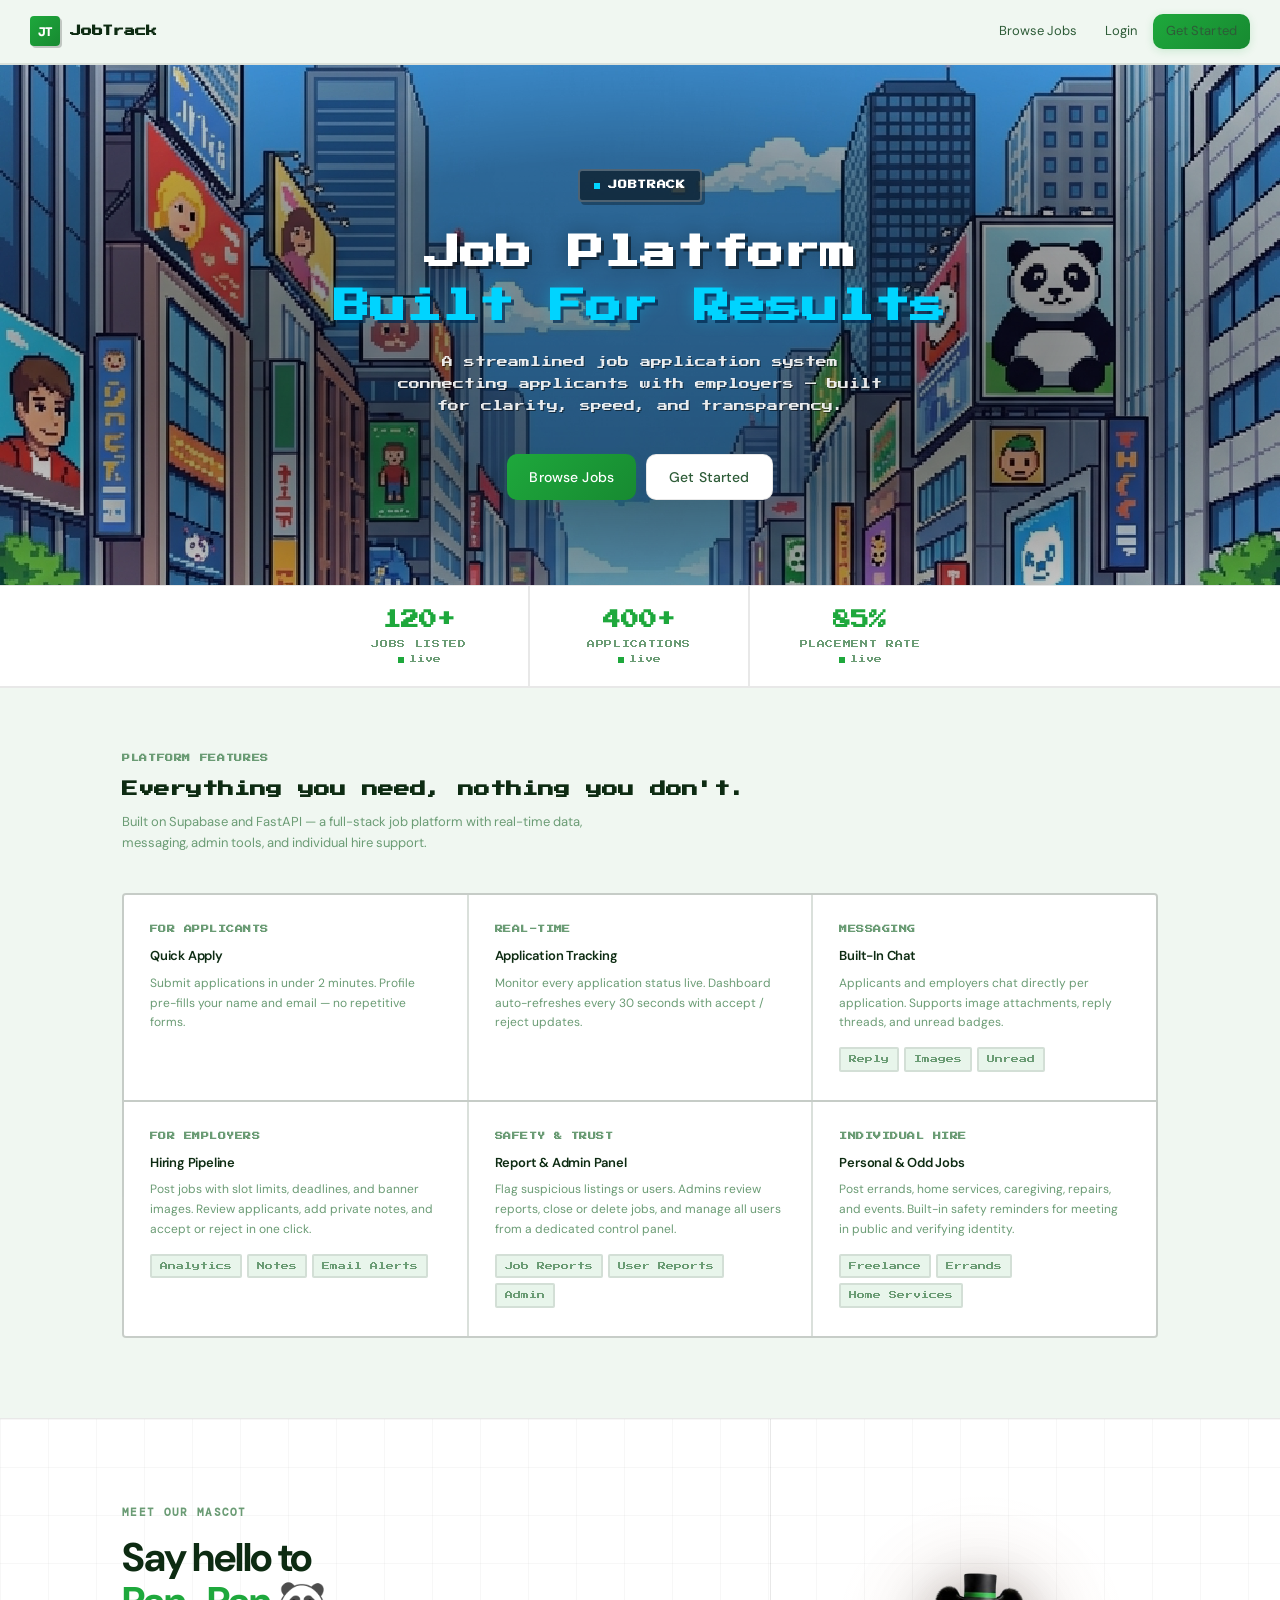
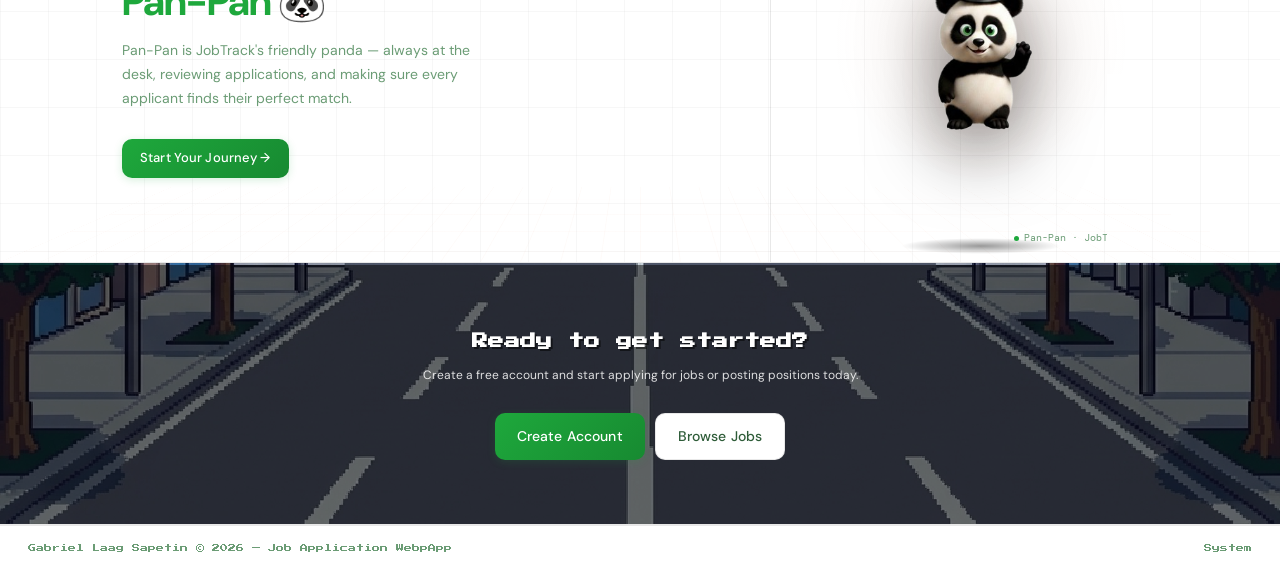
==== commit e2ef2abe: "Initial commit" ====
--- a/job-application-system/frontend/index.html
+++ b/job-application-system/frontend/index.html
@@ -109,7 +109,7 @@
       position: relative;
       overflow: hidden;
       border-bottom: none;
-      background: url('images/pixel-bg.png') center center / cover no-repeat;
+      background: url('images/pixel-bg.png') center 30% / cover no-repeat;
       background-attachment: scroll;
       min-height: 520px;
       image-rendering: pixelated;
@@ -118,7 +118,7 @@
     .hero-grid-bg {
       position: absolute;
       inset: 0;
-      background: linear-gradient(180deg, rgba(0, 0, 0, 0.10) 0%, rgba(0, 0, 0, 0.35) 100%);
+      background: linear-gradient(180deg, rgba(0, 0, 0, 0.35) 0%, rgba(0, 0, 0, 0.55) 100%);
       pointer-events: none;
     }
 
@@ -151,7 +151,7 @@
       width: 6px;
       height: 6px;
       border-radius: 0;
-      background: #44ff66;
+      background: #00d4ff;
     }
 
     .hero-title {
@@ -166,12 +166,12 @@
     }
 
     .hero-title .hl {
-      color: #44ff66;
-      -webkit-text-fill-color: #44ff66;
+      color: #00d4ff;
+      -webkit-text-fill-color: #00d4ff;
       background: none;
       -webkit-background-clip: unset;
       background-clip: unset;
-      text-shadow: 3px 3px 0px rgba(0, 80, 0, 0.6), 0 0 16px rgba(68, 255, 102, 0.3);
+      text-shadow: 3px 3px 0px rgba(0, 40, 80, 0.7), 0 0 16px rgba(0, 212, 255, 0.35);
     }
 
     .hero-sub {
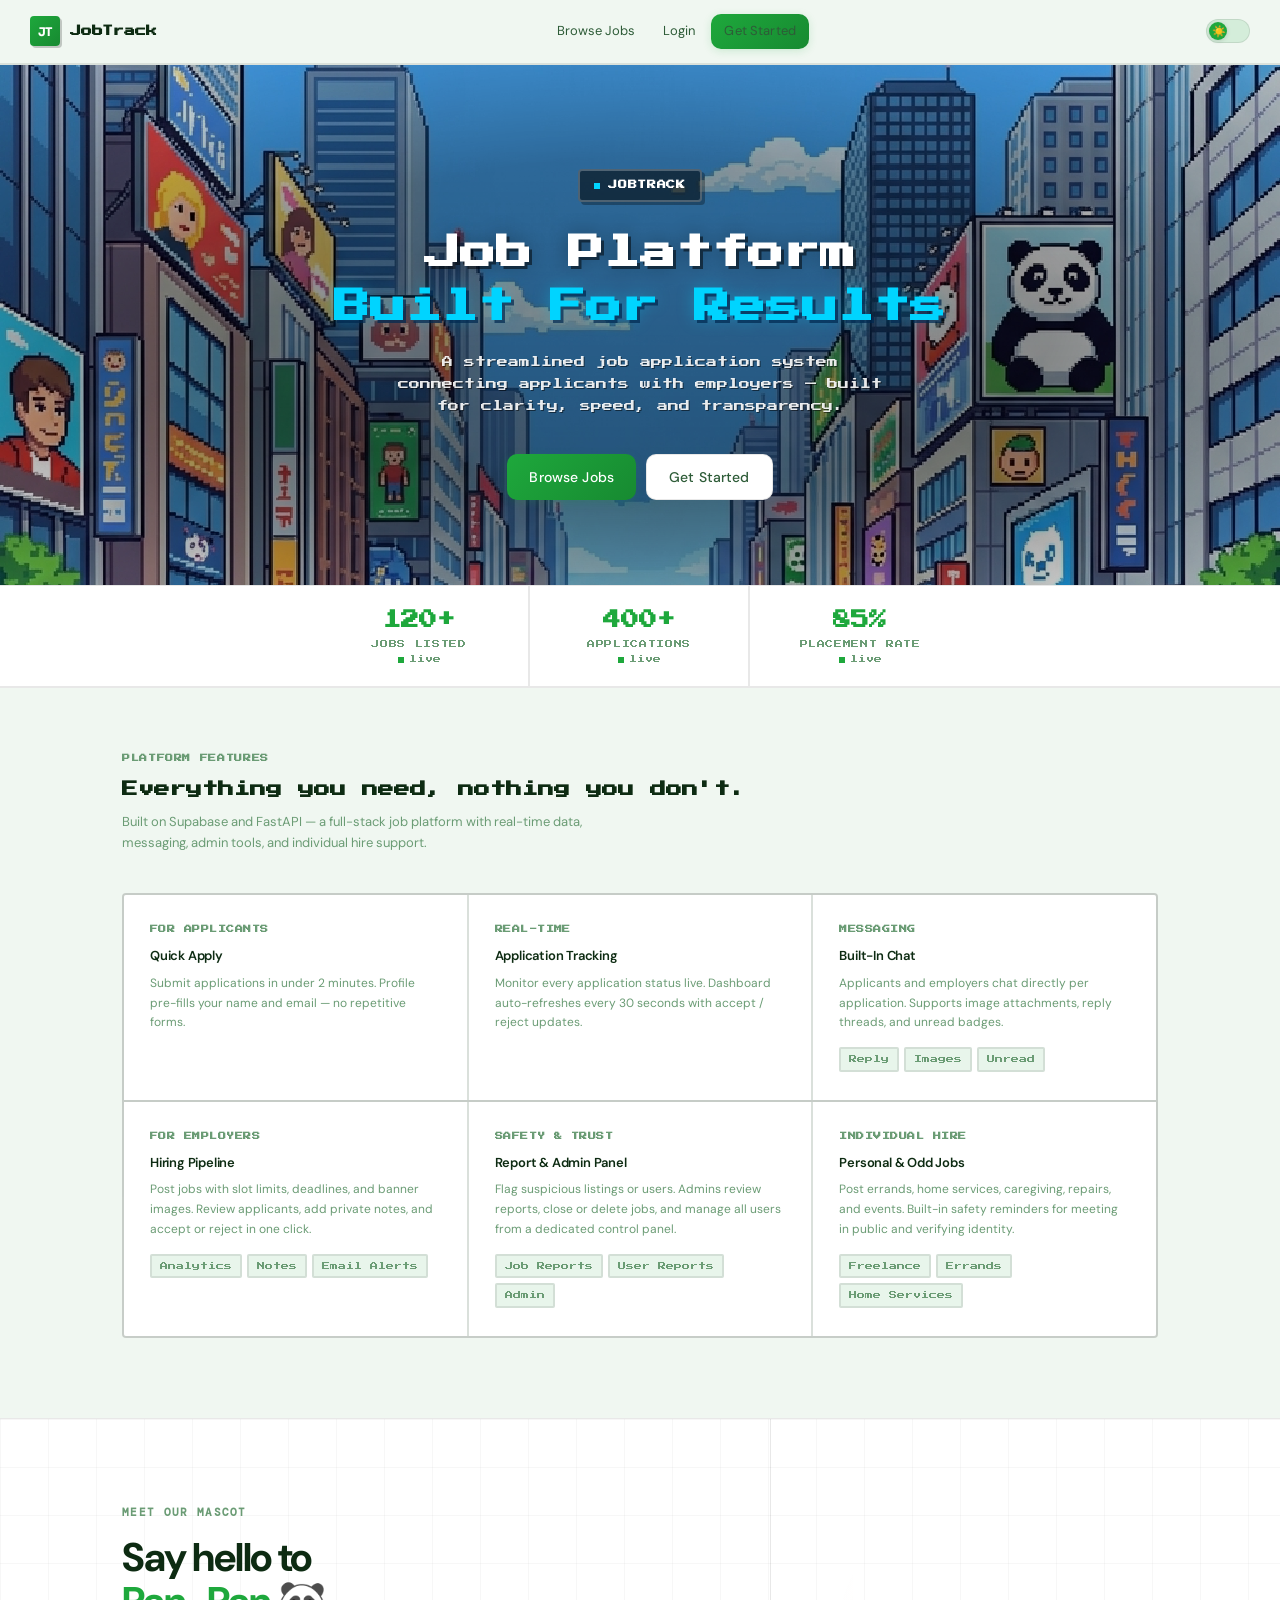
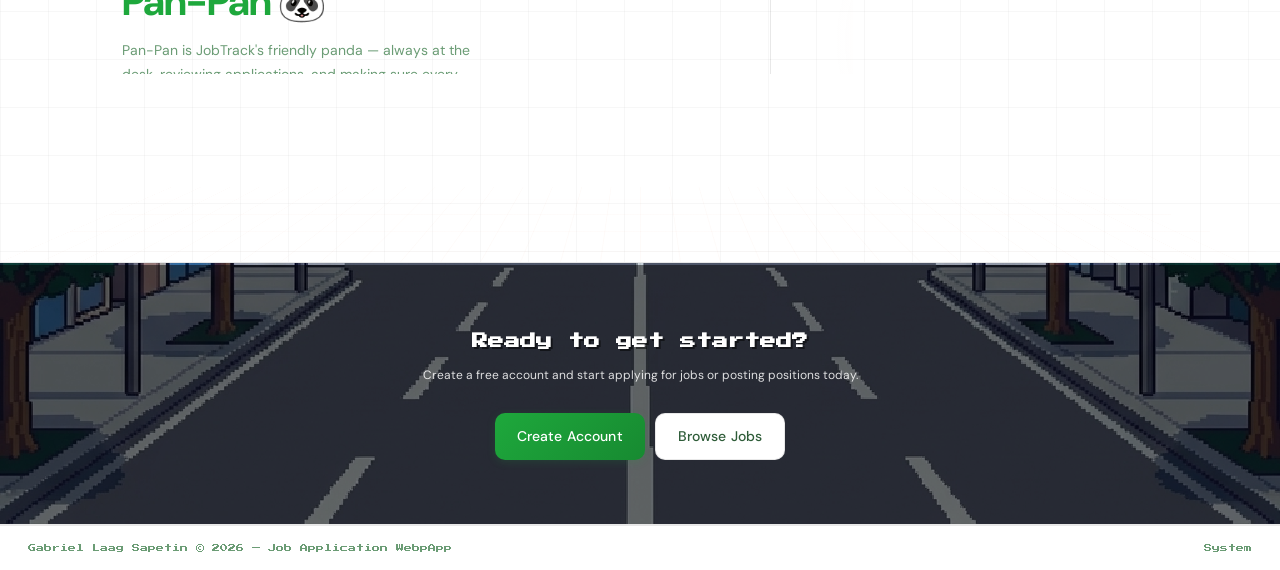
==== commit c4e668c4: "lots of changes" ====
--- a/job-application-system/frontend/index.html
+++ b/job-application-system/frontend/index.html
@@ -5,8 +5,10 @@
   <meta charset="UTF-8" />
   <meta name="viewport" content="width=device-width, initial-scale=1.0" />
   <title>JobTrack — Job Application System</title>
+  <link rel="icon" type="image/svg+xml" href="favicon.svg" />
   <link href="https://fonts.googleapis.com/css2?family=Press+Start+2P&display=swap" rel="stylesheet" />
   <link rel="stylesheet" href="css/style.css" />
+  <link rel="stylesheet" href="css/pages/features.css" />
   <style>
     @keyframes pulse {
 
@@ -713,6 +715,7 @@
       <span></span><span></span><span></span>
     </button>
     <div class="landing-nav-links" id="navLinks"></div>
+    <div id="landingThemeToggle" style="margin-left:8px;"></div>
   </nav>
 
   <!-- HERO — centered -->
@@ -941,6 +944,8 @@
       }
     })();
   </script>
+  <script src="js/features.js"></script>
+  <script>renderThemeToggle('landingThemeToggle');</script>
 </body>
 
 </html>
--- a/job-application-system/frontend/css/pages/features.css
+++ b/job-application-system/frontend/css/pages/features.css
@@ -0,0 +1,331 @@
+/* ══════════════════════════════════════
+   NEW FEATURES — JobTrack
+   Dark/Light Theme, Profile Completeness,
+   Activity Log, Reactions, WebSocket Chat
+══════════════════════════════════════ */
+
+/* ── THEME TOGGLE BUTTON ── */
+.theme-toggle {
+  position: relative;
+  width: 44px; height: 24px;
+  background: var(--surface3);
+  border: 1px solid var(--border);
+  border-radius: 100px;
+  cursor: pointer;
+  transition: background 0.3s, border-color 0.3s;
+  flex-shrink: 0;
+}
+.theme-toggle::after {
+  content: '';
+  position: absolute;
+  top: 2px; left: 2px;
+  width: 18px; height: 18px;
+  background: var(--accent);
+  border-radius: 50%;
+  transition: transform 0.3s cubic-bezier(0.4, 0, 0.2, 1), background 0.3s;
+  box-shadow: 0 1px 4px rgba(0,0,0,0.15);
+}
+.theme-toggle.dark::after { transform: translateX(20px); background: #fbbf24; }
+.theme-toggle .theme-icon {
+  position: absolute; top: 50%; transform: translateY(-50%);
+  font-size: 11px; line-height: 1; pointer-events: none; z-index: 1;
+}
+.theme-toggle .theme-icon-sun { left: 5px; opacity: 1; transition: opacity 0.2s; }
+.theme-toggle .theme-icon-moon { right: 5px; opacity: 0; transition: opacity 0.2s; }
+.theme-toggle.dark .theme-icon-sun { opacity: 0; }
+.theme-toggle.dark .theme-icon-moon { opacity: 1; }
+
+/* ── DARK THEME ── */
+[data-theme="dark"] {
+  --bg:          #0f1117;
+  --sidebar:     #161822;
+  --surface:     #1a1d2b;
+  --surface2:    #212436;
+  --surface3:    #2a2e42;
+  --border:      rgba(255,255,255,0.08);
+  --border-soft: rgba(255,255,255,0.04);
+  --ink:         #e8eaf0;
+  --ink-soft:    #b0b5c5;
+  --ink-muted:   #6b7289;
+  --accent:      #22c55e;
+  --accent-light:#34d16f;
+  --accent-dim:  rgba(34,197,94,0.12);
+  --accent-hover:#1aab50;
+  --accent-glow: rgba(34,197,94,0.25);
+  --accent2:     #ef4444;
+  --accent3:     #60a5fa;
+  --red:         #ef4444;
+  --red-dim:     rgba(239,68,68,0.12);
+  --green:       #22c55e;
+  --green-dim:   rgba(34,197,94,0.12);
+  --gold:        #eab308;
+  --gold-dim:    rgba(234,179,8,0.12);
+  --blue-dim:    rgba(96,165,250,0.12);
+  --purple:      #a855f7;
+  --shadow-sm:   0 1px 3px rgba(0,0,0,0.2), 0 2px 8px rgba(0,0,0,0.15);
+  --shadow-md:   0 4px 16px rgba(0,0,0,0.3), 0 1px 4px rgba(0,0,0,0.2);
+  --shadow-lg:   0 12px 40px rgba(0,0,0,0.4), 0 2px 8px rgba(0,0,0,0.2);
+  --shadow-green:0 6px 24px rgba(34,197,94,0.22), 0 2px 8px rgba(34,197,94,0.12);
+}
+[data-theme="dark"] body { background: var(--bg); color: var(--ink); }
+[data-theme="dark"] .sidebar { background: var(--sidebar); border-color: var(--border); }
+[data-theme="dark"] .sidebar-logo { background: linear-gradient(160deg, #16a34a 0%, #15803d 100%); }
+[data-theme="dark"] .topbar,
+[data-theme="dark"] .dash-topbar { background: rgba(15,17,23,0.92); backdrop-filter: blur(12px); }
+[data-theme="dark"] .landing-nav { background: rgba(15,17,23,0.96) !important; }
+[data-theme="dark"] .data-table tr:hover td { background: rgba(34,197,94,0.05); }
+[data-theme="dark"] .auth-page { background-color: var(--bg); }
+[data-theme="dark"] .feature-card:hover,
+[data-theme="dark"] .job-item:hover { background: var(--surface2); }
+[data-theme="dark"] .stat-card-num.green { color: #22c55e; }
+[data-theme="dark"] .stat-card-num.red   { color: #ef4444; }
+[data-theme="dark"] .stat-card-num.gold  { color: #eab308; }
+[data-theme="dark"] .btn-primary { background: linear-gradient(135deg, #22c55e 0%, #16a34a 100%); }
+[data-theme="dark"] .btn-primary:hover { background: linear-gradient(135deg, #34d16f 0%, #22c55e 100%); }
+[data-theme="dark"] .modal-overlay { background: rgba(0,0,0,0.6); }
+[data-theme="dark"] .form-group input,
+[data-theme="dark"] .form-group select,
+[data-theme="dark"] .form-group textarea { background: var(--surface); border-color: var(--border); }
+[data-theme="dark"] .form-group input:focus,
+[data-theme="dark"] .form-group select:focus,
+[data-theme="dark"] .form-group textarea:focus { background: var(--surface2); }
+[data-theme="dark"] .chat-modal-box { background: var(--surface); }
+[data-theme="dark"] .cover-modal-box { background: var(--surface); }
+
+/* ── PROFILE COMPLETENESS ── */
+.profile-completeness {
+  margin: 16px 0;
+  padding: 16px 18px;
+  background: var(--surface);
+  border: 1px solid var(--border);
+  border-radius: var(--radius-lg);
+  box-shadow: var(--shadow-sm);
+}
+.pc-header {
+  display: flex; align-items: center; justify-content: space-between;
+  margin-bottom: 10px;
+}
+.pc-title { font-size: 12px; font-weight: 600; color: var(--ink); }
+.pc-pct { font-size: 20px; font-weight: 800; font-family: var(--font-alt); color: var(--accent); }
+.pc-bar {
+  height: 8px; background: var(--surface3); border-radius: 4px;
+  overflow: hidden; margin-bottom: 10px;
+}
+.pc-bar-fill {
+  height: 100%; border-radius: 4px;
+  background: linear-gradient(90deg, #22c55e, #16a34a);
+  transition: width 0.8s cubic-bezier(0.22, 1, 0.36, 1);
+}
+.pc-bar-fill.low { background: linear-gradient(90deg, #ef4444, #dc2626); }
+.pc-bar-fill.mid { background: linear-gradient(90deg, #eab308, #f59e0b); }
+.pc-missing {
+  display: flex; flex-wrap: wrap; gap: 6px;
+}
+.pc-missing-tag {
+  font-size: 10px; padding: 3px 8px; border-radius: 4px;
+  background: var(--red-dim); color: var(--red);
+  font-weight: 500; border: 1px solid rgba(239,68,68,0.2);
+}
+
+/* ── ACTIVITY LOG ── */
+.activity-log { max-height: 400px; overflow-y: auto; }
+.activity-item {
+  display: flex; align-items: flex-start; gap: 12px;
+  padding: 12px 16px;
+  border-bottom: 1px solid var(--border-soft);
+  transition: background 0.15s;
+}
+.activity-item:hover { background: var(--surface2); }
+.activity-item:last-child { border-bottom: none; }
+.activity-icon {
+  width: 32px; height: 32px; border-radius: 8px;
+  display: grid; place-items: center; font-size: 14px;
+  flex-shrink: 0;
+  background: var(--accent-dim);
+}
+.activity-icon.login { background: var(--green-dim); }
+.activity-icon.profile { background: var(--blue-dim); }
+.activity-icon.application { background: var(--gold-dim); }
+.activity-info { flex: 1; min-width: 0; }
+.activity-action { font-size: 13px; font-weight: 500; color: var(--ink); margin-bottom: 2px; }
+.activity-details { font-size: 11px; color: var(--ink-muted); }
+.activity-time {
+  font-size: 10px; color: var(--ink-muted); font-family: var(--mono);
+  white-space: nowrap; flex-shrink: 0;
+}
+
+/* ── MESSAGE REACTIONS ── */
+.msg-reactions {
+  display: flex; flex-wrap: wrap; gap: 4px;
+  margin-top: 4px;
+}
+.msg-reaction {
+  display: inline-flex; align-items: center; gap: 3px;
+  padding: 2px 6px; border-radius: 100px;
+  background: var(--surface2); border: 1px solid var(--border);
+  font-size: 12px; cursor: pointer;
+  transition: background 0.15s, transform 0.15s, border-color 0.15s;
+}
+.msg-reaction:hover {
+  background: var(--accent-dim);
+  border-color: var(--accent);
+  transform: scale(1.1);
+}
+.msg-reaction.mine { border-color: var(--accent); background: var(--accent-dim); }
+.msg-reaction-count { font-size: 10px; font-weight: 600; color: var(--ink-muted); font-family: var(--mono); }
+.msg-reaction-add {
+  display: inline-flex; align-items: center; justify-content: center;
+  width: 24px; height: 24px; border-radius: 50%;
+  background: var(--surface2); border: 1px solid var(--border);
+  font-size: 11px; cursor: pointer;
+  transition: all 0.15s;
+}
+.msg-reaction-add:hover { background: var(--accent-dim); border-color: var(--accent); transform: scale(1.1); }
+
+/* Emoji picker */
+.emoji-picker-popup {
+  position: absolute; bottom: calc(100% + 6px); right: 0;
+  background: var(--surface); border: 1px solid var(--border);
+  border-radius: var(--radius); box-shadow: var(--shadow-md);
+  padding: 8px; display: none; z-index: 100;
+  gap: 4px; flex-wrap: wrap; width: 200px;
+}
+.emoji-picker-popup.show { display: flex; }
+.emoji-pick {
+  width: 32px; height: 32px; display: grid; place-items: center;
+  font-size: 18px; cursor: pointer; border-radius: 6px;
+  transition: background 0.12s, transform 0.12s;
+}
+.emoji-pick:hover { background: var(--accent-dim); transform: scale(1.2); }
+
+/* ── TYPING INDICATOR ── */
+.typing-indicator {
+  display: none; align-items: center; gap: 6px;
+  padding: 8px 16px; font-size: 11px; color: var(--ink-muted);
+  font-style: italic;
+}
+.typing-indicator.show { display: flex; }
+.typing-dots { display: flex; gap: 3px; }
+.typing-dots span {
+  width: 5px; height: 5px; border-radius: 50%;
+  background: var(--ink-muted);
+  animation: typingBounce 1.2s infinite;
+}
+.typing-dots span:nth-child(2) { animation-delay: 0.2s; }
+.typing-dots span:nth-child(3) { animation-delay: 0.4s; }
+@keyframes typingBounce {
+  0%, 60%, 100% { transform: translateY(0); opacity: 0.4; }
+  30% { transform: translateY(-4px); opacity: 1; }
+}
+
+/* ── ONLINE INDICATOR ── */
+.online-dot {
+  width: 8px; height: 8px; border-radius: 50%;
+  background: #22c55e; border: 1.5px solid var(--surface);
+  display: none;
+}
+.online-dot.show { display: block; }
+
+/* ── ATTACHMENT CHIPS ── */
+.attachment-chip {
+  display: inline-flex; align-items: center; gap: 6px;
+  padding: 5px 10px; background: var(--surface2);
+  border: 1px solid var(--border); border-radius: 6px;
+  font-size: 11px; color: var(--ink-soft);
+  transition: all 0.15s; cursor: pointer;
+}
+.attachment-chip:hover {
+  background: var(--accent-dim); border-color: var(--accent);
+  color: var(--accent);
+}
+.attachment-chip .att-icon { font-size: 14px; }
+.attachment-chip .att-remove {
+  font-size: 10px; color: var(--red); cursor: pointer;
+  margin-left: 4px; opacity: 0.6;
+}
+.attachment-chip .att-remove:hover { opacity: 1; }
+
+/* ── PUBLIC PROFILE PAGE ── */
+.pub-profile-page {
+  max-width: 800px; margin: 0 auto; padding: 40px 24px;
+}
+.pub-profile-card {
+  background: var(--surface); border: 1px solid var(--border);
+  border-radius: var(--radius-xl); overflow: hidden;
+  box-shadow: var(--shadow-lg);
+}
+.pub-banner {
+  height: 180px; background: linear-gradient(135deg, var(--accent-dim), var(--surface2));
+  position: relative; overflow: hidden;
+}
+.pub-banner img {
+  width: 100%; height: 100%; object-fit: cover;
+}
+.pub-avatar-wrap {
+  position: relative; margin-top: -50px; margin-left: 32px;
+  width: 100px; height: 100px; border-radius: 50%;
+  border: 4px solid var(--surface);
+  background: var(--surface2);
+  display: grid; place-items: center;
+  font-size: 36px; font-weight: 700; color: var(--ink-muted);
+  overflow: hidden; box-shadow: var(--shadow-md);
+}
+.pub-avatar-wrap img { width: 100%; height: 100%; object-fit: cover; border-radius: 50%; }
+.pub-info { padding: 16px 32px 28px; }
+.pub-name {
+  font-size: 22px; font-weight: 700; font-family: var(--font-alt);
+  color: var(--ink); margin-bottom: 4px;
+}
+.pub-role {
+  font-size: 11px; text-transform: uppercase; letter-spacing: 0.08em;
+  font-weight: 600; color: var(--accent); margin-bottom: 12px;
+}
+.pub-bio { font-size: 14px; color: var(--ink-soft); line-height: 1.7; margin-bottom: 16px; }
+.pub-social-links { display: flex; flex-wrap: wrap; gap: 8px; }
+.pub-social-link {
+  display: inline-flex; align-items: center; gap: 6px;
+  padding: 7px 12px; background: var(--surface2);
+  border: 1px solid var(--border); border-radius: var(--radius);
+  font-size: 12px; color: var(--ink-soft);
+  transition: all 0.15s; text-decoration: none;
+}
+.pub-social-link:hover {
+  background: var(--accent-dim); border-color: var(--accent);
+  color: var(--accent); transform: translateY(-1px);
+}
+.pub-jobs-section { padding: 0 32px 28px; }
+.pub-jobs-title { font-size: 14px; font-weight: 600; color: var(--ink); margin-bottom: 12px; }
+
+/* ── OAuth Buttons ── */
+.oauth-divider {
+  display: flex; align-items: center; gap: 12px;
+  margin: 16px 0;
+}
+.oauth-divider::before, .oauth-divider::after {
+  content: ''; flex: 1; height: 1px; background: var(--border);
+}
+.oauth-divider span { font-size: 11px; color: var(--ink-muted); font-weight: 500; }
+.oauth-btn {
+  display: flex; align-items: center; justify-content: center; gap: 10px;
+  width: 100%; padding: 10px; border-radius: var(--radius);
+  font-family: var(--font); font-size: 13px; font-weight: 500;
+  cursor: pointer; transition: all 0.15s;
+  border: 1px solid var(--border);
+  background: var(--surface); color: var(--ink);
+  margin-bottom: 8px;
+}
+.oauth-btn:hover { background: var(--surface2); transform: translateY(-1px); box-shadow: var(--shadow-sm); }
+.oauth-btn svg { width: 18px; height: 18px; flex-shrink: 0; }
+.oauth-btn.google { border-color: rgba(66,133,244,0.3); }
+.oauth-btn.google:hover { background: rgba(66,133,244,0.08); border-color: rgba(66,133,244,0.5); }
+.oauth-btn.github { border-color: rgba(100,100,100,0.3); }
+.oauth-btn.github:hover { background: rgba(100,100,100,0.08); }
+
+/* ── Responsive ── */
+@media (max-width: 768px) {
+  .pub-banner { height: 120px; }
+  .pub-avatar-wrap { width: 72px; height: 72px; margin-left: 20px; margin-top: -36px; font-size: 24px; }
+  .pub-info { padding: 12px 20px 20px; }
+  .pub-name { font-size: 18px; }
+  .pub-jobs-section { padding: 0 20px 20px; }
+}
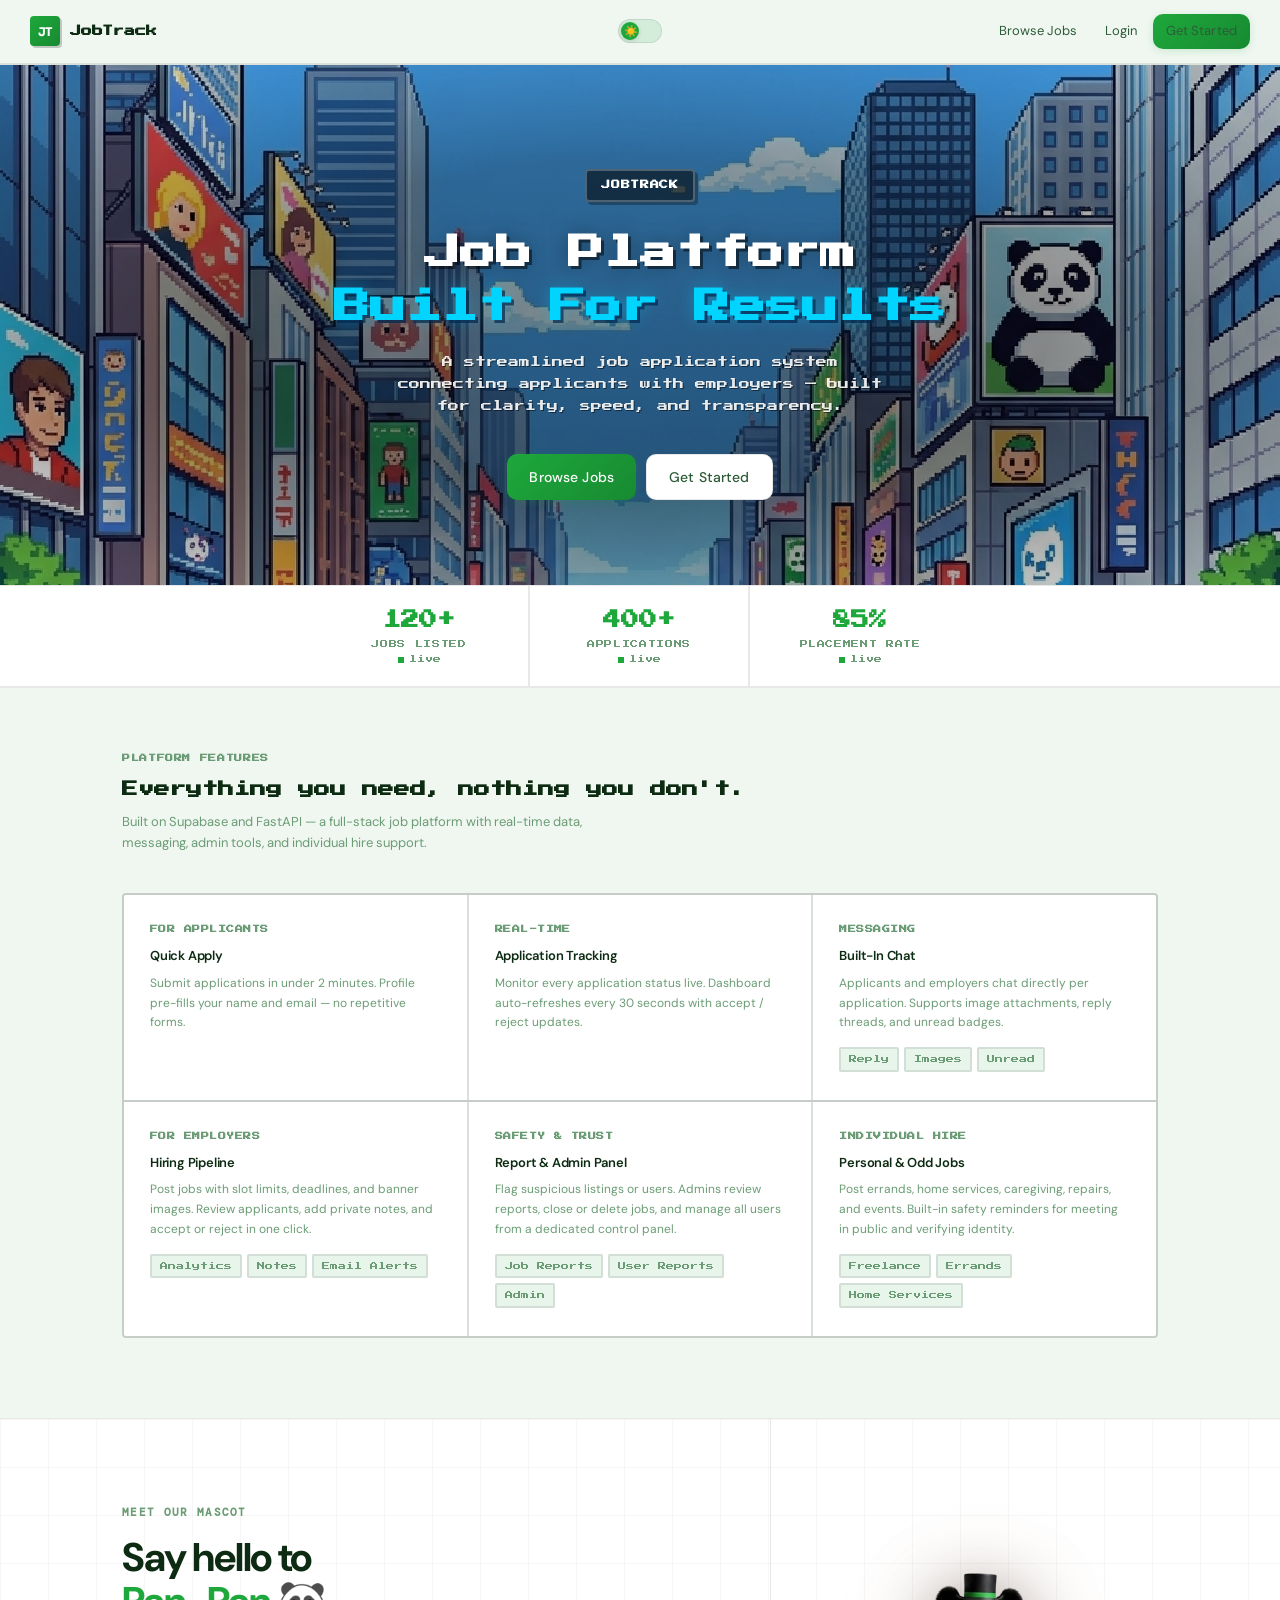
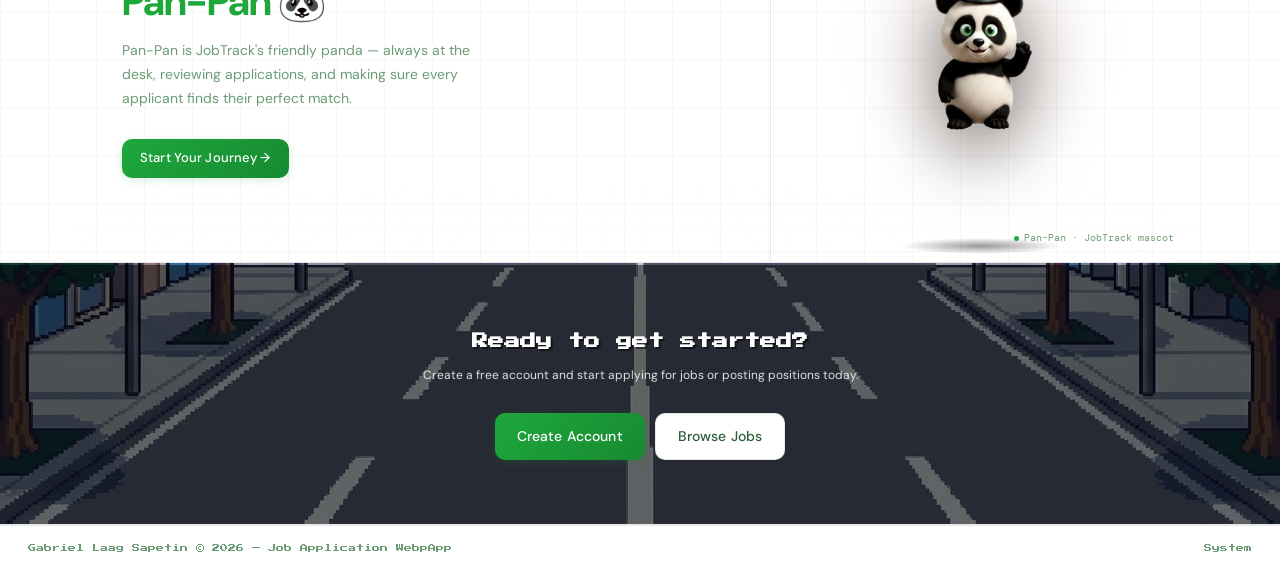
==== commit a1fa7d6d: "Initial commit" ====
--- a/job-application-system/frontend/index.html
+++ b/job-application-system/frontend/index.html
@@ -98,6 +98,15 @@
       font-family: var(--mono);
     }
 
+    /* Center the theme toggle between logo and nav links */
+    .landing-nav-center {
+      position: absolute;
+      left: 50%;
+      transform: translateX(-50%);
+      display: flex;
+      align-items: center;
+    }
+
     /* ── HERO ── */
     /* ── Pixel font ── */
     .pixel-font {
@@ -149,11 +158,7 @@
     }
 
     .hero-eyebrow::before {
-      content: "";
-      width: 6px;
-      height: 6px;
-      border-radius: 0;
-      background: #00d4ff;
+      display: none;
     }
 
     .hero-title {
@@ -706,16 +711,16 @@
 
 <body class="landing-body">
 
-  <nav class="landing-nav" style="background:rgba(240,247,241,0.96);border-bottom:2px solid var(--border);">
+  <nav class="landing-nav" style="background:rgba(240,247,241,0.96);border-bottom:2px solid var(--border);position:relative;">
     <div class="landing-nav-logo">
       <div class="logo-box" style="border-radius:4px;box-shadow:2px 2px 0px rgba(0,0,0,0.2);">JT</div>
       <span style="font-family:'Press Start 2P', monospace;font-size:11px;">JobTrack</span>
     </div>
+    <div class="landing-nav-center" id="landingThemeToggle"></div>
     <button class="landing-hamburger" id="landingHamburger" aria-label="Menu">
       <span></span><span></span><span></span>
     </button>
     <div class="landing-nav-links" id="navLinks"></div>
-    <div id="landingThemeToggle" style="margin-left:8px;"></div>
   </nav>
 
   <!-- HERO — centered -->
--- a/job-application-system/frontend/css/pages/features.css
+++ b/job-application-system/frontend/css/pages/features.css
@@ -35,37 +35,37 @@
 .theme-toggle.dark .theme-icon-sun { opacity: 0; }
 .theme-toggle.dark .theme-icon-moon { opacity: 1; }
 
-/* ── DARK THEME ── */
+/* ── DARK THEME (Codedex-inspired) ── */
 [data-theme="dark"] {
-  --bg:          #0f1117;
-  --sidebar:     #161822;
-  --surface:     #1a1d2b;
-  --surface2:    #212436;
-  --surface3:    #2a2e42;
-  --border:      rgba(255,255,255,0.08);
-  --border-soft: rgba(255,255,255,0.04);
-  --ink:         #e8eaf0;
-  --ink-soft:    #b0b5c5;
-  --ink-muted:   #6b7289;
+  --bg:          #141821;
+  --sidebar:     #191e2a;
+  --surface:     #1e2433;
+  --surface2:    #252c3d;
+  --surface3:    #2d3548;
+  --border:      rgba(255,255,255,0.07);
+  --border-soft: rgba(255,255,255,0.035);
+  --ink:         #e4e7ee;
+  --ink-soft:    #a8afc2;
+  --ink-muted:   #5e6680;
   --accent:      #22c55e;
   --accent-light:#34d16f;
-  --accent-dim:  rgba(34,197,94,0.12);
+  --accent-dim:  rgba(34,197,94,0.10);
   --accent-hover:#1aab50;
-  --accent-glow: rgba(34,197,94,0.25);
+  --accent-glow: rgba(34,197,94,0.20);
   --accent2:     #ef4444;
   --accent3:     #60a5fa;
-  --red:         #ef4444;
-  --red-dim:     rgba(239,68,68,0.12);
+  --red:         #f87171;
+  --red-dim:     rgba(248,113,113,0.10);
   --green:       #22c55e;
-  --green-dim:   rgba(34,197,94,0.12);
-  --gold:        #eab308;
-  --gold-dim:    rgba(234,179,8,0.12);
-  --blue-dim:    rgba(96,165,250,0.12);
-  --purple:      #a855f7;
-  --shadow-sm:   0 1px 3px rgba(0,0,0,0.2), 0 2px 8px rgba(0,0,0,0.15);
-  --shadow-md:   0 4px 16px rgba(0,0,0,0.3), 0 1px 4px rgba(0,0,0,0.2);
-  --shadow-lg:   0 12px 40px rgba(0,0,0,0.4), 0 2px 8px rgba(0,0,0,0.2);
-  --shadow-green:0 6px 24px rgba(34,197,94,0.22), 0 2px 8px rgba(34,197,94,0.12);
+  --green-dim:   rgba(34,197,94,0.10);
+  --gold:        #fbbf24;
+  --gold-dim:    rgba(251,191,36,0.10);
+  --blue-dim:    rgba(96,165,250,0.10);
+  --purple:      #a78bfa;
+  --shadow-sm:   0 1px 4px rgba(0,0,0,0.25), 0 2px 8px rgba(0,0,0,0.18);
+  --shadow-md:   0 4px 20px rgba(0,0,0,0.35), 0 1px 4px rgba(0,0,0,0.22);
+  --shadow-lg:   0 12px 48px rgba(0,0,0,0.45), 0 2px 8px rgba(0,0,0,0.22);
+  --shadow-green:0 6px 24px rgba(34,197,94,0.18), 0 2px 8px rgba(34,197,94,0.10);
 }
 [data-theme="dark"] body { background: var(--bg); color: var(--ink); }
 [data-theme="dark"] .sidebar { background: var(--sidebar); border-color: var(--border); }
@@ -177,10 +177,10 @@
   display: inline-flex; align-items: center; justify-content: center;
   width: 24px; height: 24px; border-radius: 50%;
   background: var(--surface2); border: 1px solid var(--border);
-  font-size: 11px; cursor: pointer;
+  cursor: pointer; color: var(--ink-muted);
   transition: all 0.15s;
 }
-.msg-reaction-add:hover { background: var(--accent-dim); border-color: var(--accent); transform: scale(1.1); }
+.msg-reaction-add:hover { background: var(--accent-dim); border-color: var(--accent); color: var(--accent); transform: scale(1.1); }
 
 /* Emoji picker */
 .emoji-picker-popup {
